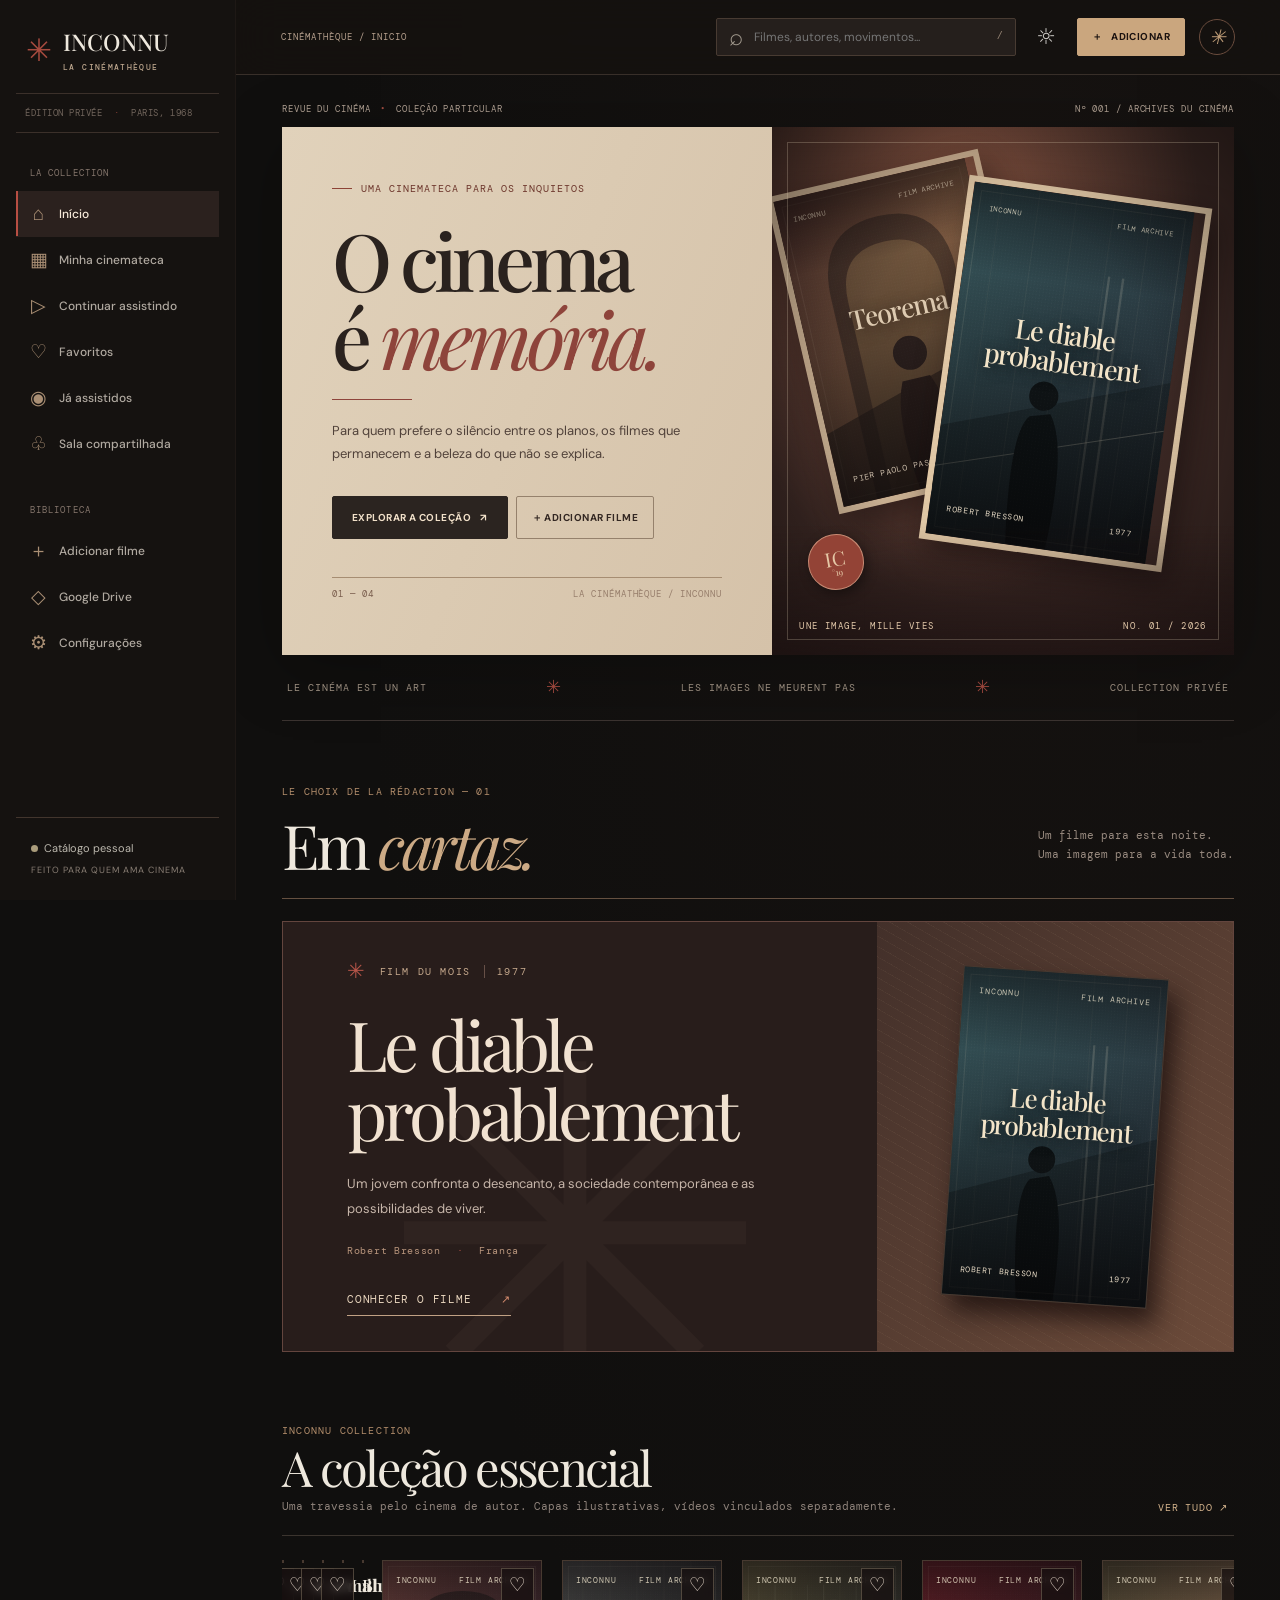
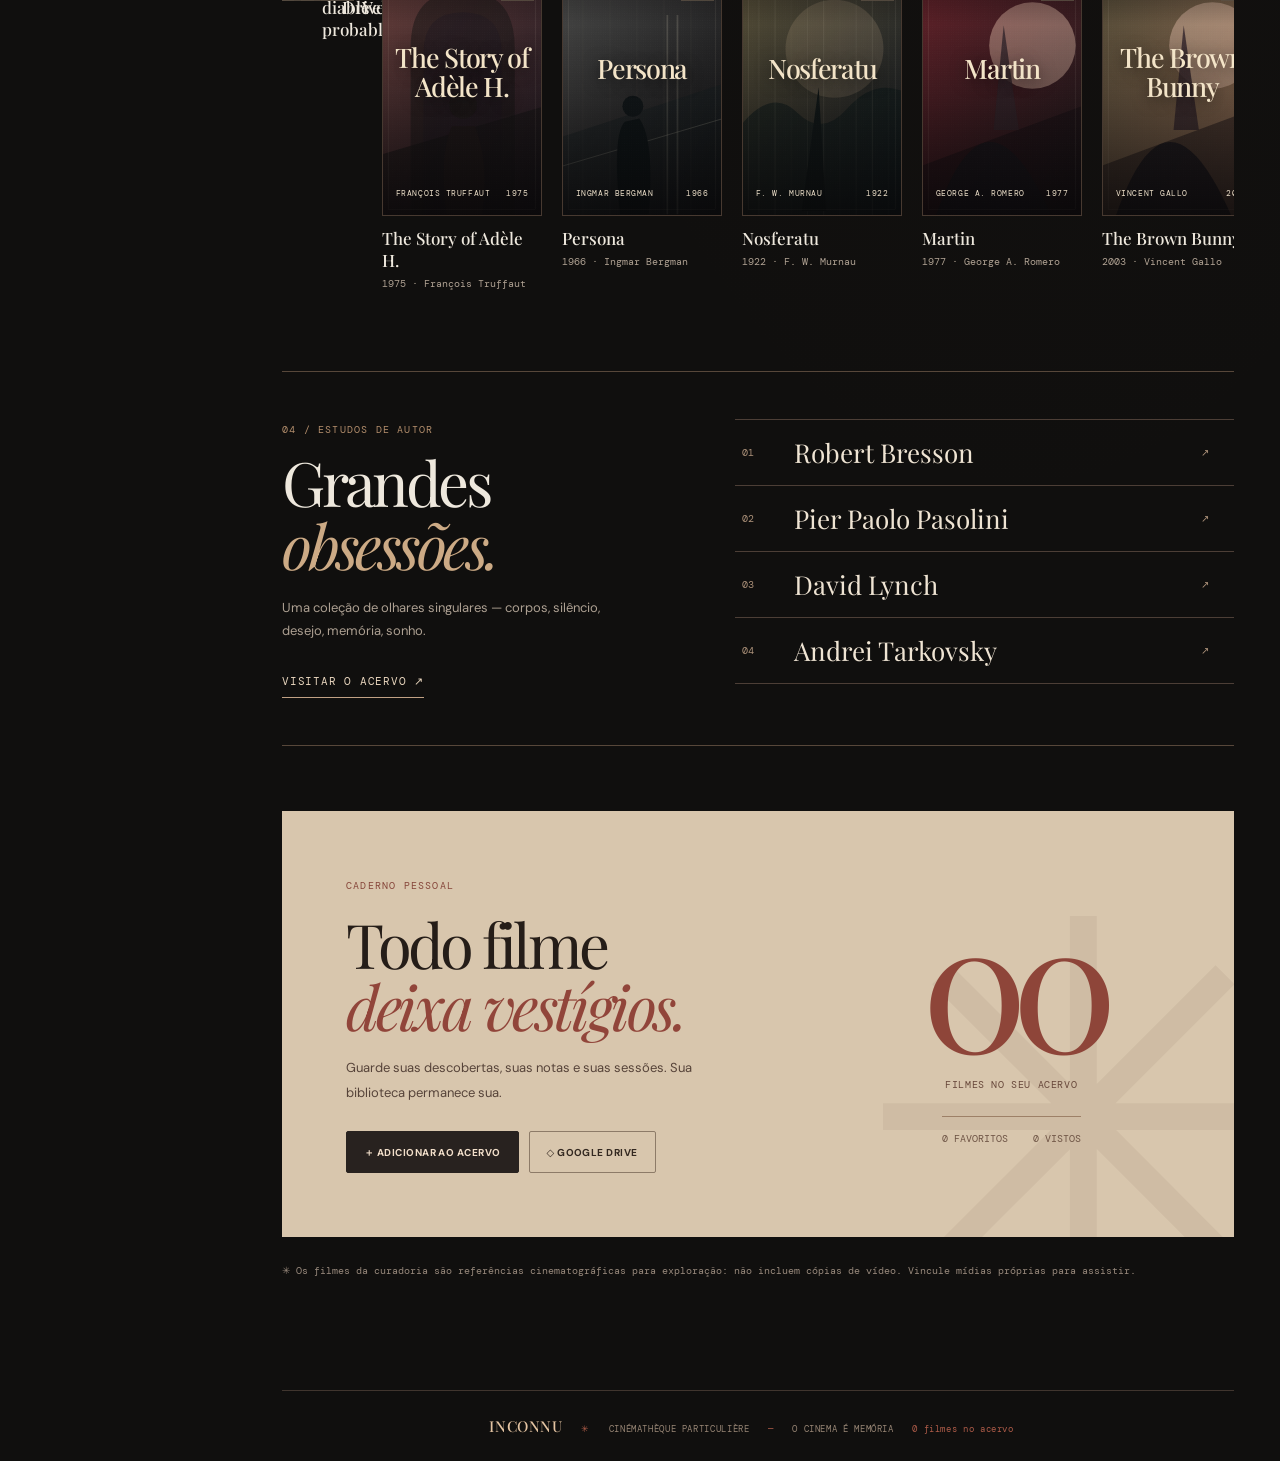
==== ABRIR_NO_CELULAR.html @ 9c336f24 "Instalar INCONNU CINEMA completo" ====
<!doctype html>
<html lang="pt-BR">
<head>
 <meta charset="utf-8"><meta name="viewport" content="width=device-width,initial-scale=1,viewport-fit=cover"><meta name="theme-color" content="#151210">
 <meta name="description" content="INCONNU CINEMA — sua cinemateca particular.">
 <title>INCONNU — La Cinémathèque · O cinema é memória</title>
 <link rel="preconnect" href="https://fonts.googleapis.com"><link rel="preconnect" href="https://fonts.gstatic.com" crossorigin><link href="https://fonts.googleapis.com/css2?family=DM+Sans:wght@400;500;600;700&family=DM+Mono:wght@400;500&family=Italiana&family=Playfair+Display:ital,wght@0,400;0,500;0,600;1,400;1,500&display=swap" rel="stylesheet">
 <style>
@import url('https://fonts.googleapis.com/css2?family=DM+Sans:wght@400;500;600;700&family=Playfair+Display:wght@400;500;600;700&display=swap');
:root{color-scheme:dark;--bg:#0b0b0c;--surface:#121214;--surface2:#1a1a1d;--surface3:#242428;--line:#29282a;--text:#f3f1eb;--muted:#98979a;--gold:#cbb18a;--gold-soft:#9d8768;--red:#b05b54;--shadow:0 22px 75px #000a;--sidebar:244px}
*{box-sizing:border-box}html{scroll-behavior:smooth}body{margin:0;background:var(--bg);color:var(--text);font:14px/1.55 'DM Sans',system-ui,sans-serif}button,input,textarea,select{font:inherit}button{cursor:pointer}button:disabled{opacity:.48;cursor:not-allowed}a{color:inherit;text-decoration:none}img{max-width:100%;display:block}button:focus-visible,a:focus-visible,input:focus-visible,textarea:focus-visible,select:focus-visible{outline:2px solid var(--gold);outline-offset:3px}::selection{background:var(--gold);color:#0b0b0c}.muted{color:var(--muted)}.eyebrow{font-size:10px;font-weight:700;letter-spacing:.2em;color:var(--gold);text-transform:uppercase}.shell{display:flex;min-height:100vh}.sidebar{width:var(--sidebar);flex:none;border-right:1px solid var(--line);background:#0d0d0f;display:flex;flex-direction:column;position:fixed;top:0;bottom:0;left:0;z-index:30;padding:34px 17px 21px}.logo{display:flex;gap:12px;align-items:center;padding:0 13px 38px;font-size:16px;font-weight:700;letter-spacing:.19em;line-height:1.15}.logo-glyph{font-size:28px;color:var(--gold);font-weight:400}.logo small{display:block;font-size:9px;color:var(--gold);letter-spacing:.31em;margin-top:5px}.side-label{color:#656267;letter-spacing:.17em;font-size:10px;font-weight:700;margin:11px 15px}.side-label-space{margin-top:35px}.nav{display:flex;align-items:center;gap:14px;width:100%;background:transparent;border:0;text-align:left;color:#99979b;padding:11px 13px;border-radius:7px;font-size:12px;font-weight:600;transition:.2s}.nav span{width:19px;font-size:19px;font-weight:400;text-align:center;line-height:1}.nav:hover,.nav.active{color:#f9f7f1;background:#222024}.nav.active{box-shadow:inset 2px 0 var(--gold)}.side-bottom{margin-top:auto;padding:22px 15px 0;border-top:1px solid var(--line);font-size:11px;color:#bcb8ae}.side-bottom small{display:block;color:#656267;font-size:9px;letter-spacing:.11em;margin-top:7px}.status-dot{background:#81a38f;width:7px;height:7px;border-radius:50%;display:inline-block;margin-right:6px}.content{margin-left:var(--sidebar);width:calc(100% - var(--sidebar));min-width:0}.topbar{position:sticky;z-index:20;top:0;display:flex;align-items:center;justify-content:space-between;min-height:81px;gap:16px;border-bottom:1px solid #ffffff0e;background:#0b0b0cf5;backdrop-filter:blur(20px);padding:13px clamp(20px,3.3vw,55px)}.top-actions,.top-start{display:flex;align-items:center;gap:14px}.breadcrumb{font-size:10px;letter-spacing:.18em;color:#777477;font-weight:700}.top-search{display:flex;align-items:center;border:1px solid #343236;background:#181719;border-radius:8px;min-width:min(30vw,300px);padding:0 12px;gap:9px;height:38px}.top-search span{font-size:24px;color:var(--muted)}.top-search input{border:0;outline:0;background:transparent;color:var(--text);width:100%;min-width:50px;font-size:11px}.top-search kbd{color:#67646a;font-size:10px}.icon-btn{background:transparent;color:#cecbc7;border:0;padding:6px;min-width:33px;min-height:33px;font-size:22px}.icon-btn:hover{color:var(--gold)}.menu-btn{display:none}.avatar{border:1px solid #5b5146;background:#27221e;color:var(--gold);width:34px;height:34px;border-radius:50%;font:italic 22px Georgia,serif}.primary,.secondary{display:inline-flex;justify-content:center;align-items:center;gap:9px;border-radius:6px;border:1px solid #a99370;background:var(--gold);color:#16120e;padding:11px 17px;font-weight:700;font-size:12px;transition:.2s}.primary:hover{background:#e5cca3}.secondary{background:#ffffff08;color:var(--text);border-color:#4c4848}.secondary:hover{background:#ffffff15}.primary.small{padding:10px 14px}.secondary.compact{padding:7px 10px}.page{padding:28px clamp(20px,3.3vw,55px) 68px;max-width:1700px;margin:auto}.hero{position:relative;min-height:410px;border-radius:11px;overflow:hidden;border:1px solid #49403b;background:radial-gradient(ellipse at 77% 20%,#5e392e88,transparent 45%),linear-gradient(110deg,#1d1b20 13%,#241b20 54%,#452a23 100%);display:flex;align-items:center;padding:clamp(26px,4vw,66px);margin-bottom:39px}.hero::after{content:"";pointer-events:none;position:absolute;inset:0;background:linear-gradient(90deg,#131116bb,transparent 80%)}.hero-text{position:relative;z-index:2;max-width:610px}.hero-kicker{color:#e0c49b;letter-spacing:.22em;font-size:10px;font-weight:700}.hero h1{font:400 clamp(36px,5vw,68px)/1.05 'Playfair Display',Georgia,serif;letter-spacing:-.05em;margin:17px 0 16px}.hero h1 em{color:var(--gold);font-weight:400}.hero p{color:#cebdba;line-height:1.75;max-width:460px}.hero-actions{display:flex;gap:10px;flex-wrap:wrap;margin-top:25px}.hero-orbit{position:absolute;right:8%;top:-10%;font:400 460px/1 Georgia,serif;opacity:.07;color:#fff;transform:rotate(-9deg)}.hero-img{position:absolute;inset:0 0 0 45%;height:100%;width:55%;object-fit:cover;opacity:.45;filter:saturate(.55);mask-image:linear-gradient(to right,transparent 1%,black 45%)}.section{margin:34px 0 45px}.section-head{display:flex;align-items:end;justify-content:space-between;gap:12px;margin-bottom:20px}.section h2,.page-heading h1{font:400 clamp(23px,2.5vw,33px)/1.3 'Playfair Display',Georgia,serif;letter-spacing:-.025em;margin:4px 0}.section .subhead{font-size:11px;color:#878184}.text-link{border:0;background:transparent;color:var(--gold);font-size:11px;font-weight:700;letter-spacing:.035em}.text-link:hover{text-decoration:underline}.film-row{display:grid;grid-auto-flow:column;grid-auto-columns:minmax(155px,1fr);gap:15px;overflow-x:auto;scroll-snap-type:x proximity;padding:0 0 12px;grid-template-columns:repeat(5,minmax(0,1fr))}.film-grid{display:grid;grid-template-columns:repeat(auto-fill,minmax(160px,1fr));gap:20px}.film-card{position:relative;min-width:0;cursor:pointer;border:0;background:transparent;color:var(--text);padding:0;text-align:left;display:block}.film-poster{aspect-ratio:2/3;border-radius:7px;overflow:hidden;position:relative;background:linear-gradient(135deg,var(--poster-a,#342c2c),var(--poster-b,#151519));border:1px solid #ffffff17;display:flex;justify-content:center;align-items:center;transition:transform .25s,box-shadow .25s}.film-card:hover .film-poster{transform:translateY(-3px);box-shadow:0 12px 35px #0009}.film-poster img{width:100%;height:100%;object-fit:cover;position:absolute;inset:0}.poster-text{font:400 clamp(19px,2.4vw,33px)/1.18 'Playfair Display',Georgia,serif;padding:18px;text-align:center;color:#f8ead7;max-width:100%;overflow-wrap:anywhere;position:relative;text-shadow:0 2px 25px #0009}.poster-ornament{position:absolute;inset:12px;border:1px solid #ffffff21;pointer-events:none}.poster-year{position:absolute;bottom:25px;color:#d7c7ac;text-shadow:0 1px 8px #000;letter-spacing:.22em;font-size:10px}.fav-mark{position:absolute;right:9px;top:9px;border:0;background:#080808bb;color:#fff;font-size:19px;width:31px;height:31px;border-radius:50%;z-index:2}.fav-mark.on{color:#e8b38e}.film-meta{padding-top:11px}.film-meta strong{display:block;font-weight:650;font-size:12px;overflow:hidden;white-space:nowrap;text-overflow:ellipsis}.film-meta small{display:block;color:#89878b;font-size:11px;margin-top:3px;white-space:nowrap;overflow:hidden;text-overflow:ellipsis}.progress{height:3px;background:#464044;border-radius:8px;overflow:hidden;margin-top:9px}.progress span{display:block;background:var(--gold);height:100%}.page-heading{margin:16px 0 30px}.page-heading p{color:#969198;margin:5px 0}.tools{display:flex;align-items:center;flex-wrap:wrap;gap:9px;margin:22px 0}.filter-btn{padding:8px 13px;background:#19191b;border:1px solid #303035;color:#aaa6a9;border-radius:40px;font-size:11px}.filter-btn.selected{color:#1c1510;border-color:var(--gold);background:var(--gold)}select,input,textarea{accent-color:var(--gold)}.select{margin-left:auto;background:var(--surface2);border:1px solid var(--line);color:var(--text);padding:8px 12px;border-radius:6px;max-width:200px}.empty{border:1px dashed #383239;border-radius:11px;text-align:center;padding:45px 20px;color:#b6aeb1;background:#151417}.empty .symbol{font-size:39px;color:var(--gold)}.empty h3{font:normal 25px Georgia,serif;margin-bottom:7px}.empty p{max-width:480px;margin:5px auto 20px}.stats-grid{display:grid;grid-template-columns:repeat(3,minmax(0,1fr));gap:12px;margin-bottom:34px}.stat{background:#171719;border:1px solid #2c282b;border-radius:9px;padding:20px}.stat strong{display:block;font:normal 30px Georgia,serif;color:#dcc29a}.stat span{color:var(--muted);font-size:11px}.settings-grid{display:grid;grid-template-columns:repeat(2,minmax(0,1fr));gap:16px}.settings-card{background:#171719;border:1px solid var(--line);padding:23px;border-radius:10px}.settings-card h3{font:normal 22px Georgia,serif;margin:0 0 8px}.settings-card p,.help{color:#938e95;font-size:12px;line-height:1.7}.settings-card button{margin:7px 6px 0 0}.accent-line{height:2px;background:linear-gradient(90deg,var(--gold),transparent);margin-bottom:16px}.mini-chip{display:inline-flex;align-items:center;font-size:10px;border:1px solid #5a4d42;border-radius:20px;padding:4px 10px;color:#d7b48c;letter-spacing:.09em;text-transform:uppercase}.room-layout{display:grid;grid-template-columns:1fr 310px;gap:17px}.room-box{background:#181719;border:1px solid var(--line);padding:23px;border-radius:10px;min-height:350px}.room-box h3{font:normal 25px Georgia,serif}.room-box input,.room-box textarea{width:100%}.chat-stream{height:230px;overflow:auto;background:#111113;border-radius:7px;padding:13px;display:flex;flex-direction:column;gap:9px;margin:15px 0}.chat-msg{padding:9px 11px;background:#252226;border-radius:6px;max-width:100%;word-wrap:break-word}.chat-msg b{font-size:10px;color:var(--gold);display:block}.chat-msg small{color:#8c888b;font-size:10px;margin-left:4px}.room-options{display:flex;gap:8px;flex-wrap:wrap}.room-code{font:22px Georgia,serif;letter-spacing:.12em;color:var(--gold);word-break:break-all}.room-note{font-size:11px;color:#a6a1a1}footer{margin:0 30px;padding:25px 10px;border-top:1px solid var(--line);color:#67656a;font-size:9px;letter-spacing:.15em;text-align:center}footer span{color:var(--gold);margin:0 13px}.dialog{color:var(--text);background:#171618;border:1px solid #454044;border-radius:13px;box-shadow:var(--shadow);width:min(96vw,780px);max-height:min(91dvh,950px);padding:0;overflow:auto}.dialog::backdrop{background:#030304cf;backdrop-filter:blur(6px)}.dialog h2{font:400 36px Georgia,serif;margin:9px 0 12px}.dialog-x{position:absolute;top:14px;right:15px;border:0;background:#252329;color:#eee;font-size:24px;border-radius:50%;width:35px;height:35px;z-index:4}.editor-dialog,.settings-dialog{padding:32px;max-width:680px}.editor-dialog{max-width:740px}.dialog label{display:block;font-size:12px;color:#aaa6ab;margin:13px 0 5px}.dialog input:not([type=file]):not([type=range]),.dialog textarea{display:block;background:#100f11;border:1px solid #403b40;color:var(--text);width:100%;border-radius:6px;padding:12px;margin:7px 0;min-height:43px}.dialog input[type=file]{display:block;margin-top:7px;max-width:100%;font-size:11px}.form-grid{display:grid;grid-template-columns:1fr 1fr;gap:0 15px}.full{grid-column:1/-1}.dialog-actions{display:flex;justify-content:flex-end;gap:10px;align-items:center;margin-top:25px}.dialog-actions.wrap{flex-wrap:wrap}.detail-dialog{width:min(94vw,900px)}.detail-backdrop{height:215px;background:linear-gradient(115deg,#28212b,#443027);position:relative;overflow:hidden}.detail-backdrop img{width:100%;height:100%;object-fit:cover;opacity:.28;filter:blur(5px)}.detail-body{padding:26px 35px 34px;position:relative}.detail-cover{float:right;width:min(29%,175px);aspect-ratio:2/3;margin:-115px 0 15px 18px;border-radius:6px;box-shadow:0 10px 30px #000a;position:relative;overflow:hidden;background:#292127}.detail-cover img{width:100%;height:100%;object-fit:cover}.detail-cover .poster-text{position:absolute;inset:20% 4%;display:flex;align-items:center;justify-content:center;font-size:19px}.detail-body h2{font:normal clamp(32px,5vw,48px)/1.12 Georgia,serif;margin:8px 0 14px;max-width:70%}.detail-body p{line-height:1.8;color:#b0aaad}.detail-info{display:flex;gap:10px;flex-wrap:wrap;color:#a99c8f;font-size:12px}.detail-actions{display:flex;gap:9px;flex-wrap:wrap;margin:18px 0}.detail-notes textarea{width:100%;min-height:96px}.detail-rating{display:flex;align-items:center;gap:8px;margin:18px 0}.star{background:none;border:0;color:#58514b;font-size:28px;line-height:1;padding:1px}.star.on{color:var(--gold)}.detail-divider{border:0;border-top:1px solid #383238;margin:26px 0 18px}.player-dialog{width:min(96vw,1120px);overflow:visible}.player-head{padding:15px 21px;display:flex;align-items:center;justify-content:space-between}.player-head strong{font:normal 23px Georgia,serif}.player-screen{background:#000;position:relative}.player-screen video,.player-screen iframe{display:block;width:100%;height:auto;max-height:69dvh;aspect-ratio:16/9;background:#000;border:0}.player-screen [hidden]{display:none!important}.player-placeholder{text-align:center;padding:80px 20px;background:#09090b;min-height:320px}.player-placeholder span{font-size:48px;color:var(--gold)}.player-placeholder h3{font:normal 24px Georgia,serif}.player-tools{padding:15px 21px 18px}.player-tool-row{display:flex;gap:10px;align-items:center;flex-wrap:wrap;margin-top:11px}.subtitle-import{border:1px solid #565053;padding:7px 12px;margin:0!important;border-radius:5px;cursor:pointer;color:#e6ddcd!important}.volume-label{display:flex!important;gap:8px;align-items:center;margin:0!important}.player-dialog::backdrop{background:#000e}.toast{position:fixed;bottom:25px;left:50%;transform:translate(-50%,25px);opacity:0;pointer-events:none;padding:12px 18px;color:#18120e;background:#d4b78e;border-radius:8px;z-index:100;font-weight:700;box-shadow:0 10px 35px #000b;transition:.3s;max-width:90vw;text-align:center}.toast.show{opacity:1;transform:translate(-50%,0)}.shade{display:none}.loading-dots{display:inline-block;animation:blink 1s linear infinite}@keyframes blink{50%{opacity:.3}}.light{color-scheme:light;--bg:#f0ede7;--surface:#fffdf8;--surface2:#e6e0d5;--surface3:#d7d0c7;--line:#d6cdc0;--text:#26221e;--muted:#786e67;--gold:#92704b;--gold-soft:#7f6043}.light .topbar{background:#f0ede7ed}.light .sidebar{background:#e6e0d6}.light .hero,.light .hero p,.light .hero h1{color:#faf3e8}.light .nav:hover,.light .nav.active{background:#d8cabc;color:#211c17}.light .settings-card,.light .stat,.light .room-box{background:#fffdf8}.light .dialog{background:#f8f4ec}.light .dialog input:not([type=file]):not([type=range]),.light .dialog textarea{background:#fffdf8;color:#211c17}.light .top-search,.light .select,.light .filter-btn{background:#fffdf8;color:#211c17}.light .top-search input{color:#211c17}.light .empty{background:#fffaf2}.light .film-poster{color:#fff}.light .side-bottom{color:#62574c}
@media(max-width:1150px){:root{--sidebar:214px}.film-row{grid-template-columns:none;grid-auto-columns:170px}.top-search{min-width:200px}.room-layout{grid-template-columns:1fr}.settings-grid{grid-template-columns:1fr}}
@media(max-width:800px){:root{--sidebar:0px}.sidebar{transform:translateX(-101%);transition:transform .24s;box-shadow:15px 0 50px #0008;width:250px}.sidebar.open{transform:translateX(0)}.shade.visible{display:block;position:fixed;inset:0;background:#0009;z-index:29}.content{margin-left:0;width:100%}.menu-btn{display:block}.topbar{min-height:66px;padding:10px 15px}.breadcrumb{font-size:9px}.top-search{min-width:90px;width:min(40vw,270px)}.top-search kbd,.top-actions>.icon-btn{display:none}.top-actions{gap:8px}.page{padding:21px 17px 48px}.hero{min-height:360px;margin-bottom:25px}.film-grid{grid-template-columns:repeat(auto-fill,minmax(135px,1fr));gap:15px}.film-row{grid-auto-columns:150px}.dialog{max-height:94dvh}.detail-body{padding:21px}.detail-backdrop{height:155px}}
@media(max-width:480px){.topbar .primary.small span{display:none}.topbar .primary.small{padding:9px 11px}.top-search{width:42vw;min-width:78px;padding:0 8px}.top-search input::placeholder{color:transparent}.top-search:focus-within{position:absolute;left:50px;right:90px;width:auto;z-index:5}.breadcrumb{display:none}.hero{padding:26px 21px;min-height:360px}.hero h1{font-size:43px}.hero-img{inset:0;width:100%;opacity:.20;mask-image:none}.hero p{font-size:12px}.film-row{grid-auto-columns:135px}.film-grid{grid-template-columns:repeat(2,minmax(0,1fr));gap:13px}.stats-grid{grid-template-columns:repeat(3,minmax(0,1fr));gap:7px}.stat{padding:12px 8px}.stat strong{font-size:25px}.stat span{font-size:9px}.form-grid{grid-template-columns:1fr}.editor-dialog,.settings-dialog{padding:25px 17px}.detail-body h2{max-width:68%;font-size:32px}.detail-cover{margin-top:-72px}.dialog-actions{flex-wrap:wrap}.section{margin:25px 0 36px}}
@media(prefers-reduced-motion:reduce){*,*::before,*::after{scroll-behavior:auto!important;transition-duration:.01ms!important;animation-duration:.01ms!important}}

</style><style>
/* INCONNU — LA CINÉMATHÈQUE | 2026 private edition
   Original editorial skin; the underlying features remain in app.js. */
:root {color-scheme:dark;--bg:#100f0e;--surface:#191716;--surface2:#241f1d;--surface3:#312a26;--line:#3b3330;--text:#eee8dd;--muted:#a29a8e;--gold:#c9a77b;--gold-soft:#b99b75;--red:#9f483e;--sidebar:236px;--display:'Playfair Display','Times New Roman',Georgia,serif;--italic:'Italiana','Playfair Display',serif;--mono:'DM Mono','Courier New',monospace}
body{background:var(--bg);background-image:radial-gradient(ellipse at 80% 5%,#492c2217,transparent 48%);font-size:13px}
.shell{isolation:isolate}.sidebar{background:#151210;border-right:1px solid #4c3a302a;padding:29px 16px 22px}.logo{font-family:var(--display);font-size:23px;font-weight:500;letter-spacing:.005em;gap:11px;padding:0 10px 21px}.logo .logo-glyph{font-family:Georgia;font-size:31px;color:#a74b3f}.logo small{font:500 8px var(--mono);color:#bfa88f;letter-spacing:.17em;margin-top:7px}.sidebar-edition{font:9px var(--mono);letter-spacing:.06em;color:#71655c;border-top:1px solid #3b302a;border-bottom:1px solid #3b302a;padding:13px 9px;margin-bottom:20px}.sidebar-edition span{color:#a74b3f;margin:0 6px}.side-label{font:9px var(--mono);color:#85766c;letter-spacing:.12em;margin:14px 14px 12px}.side-label-space{margin-top:37px}.nav{border-radius:0;padding:13px 13px;color:#b0a9a0;font-size:12px;font-weight:500;gap:11px;border-bottom:1px solid #fff0;transition:background .2s,color .2s}.nav span{font-family:Georgia;font-size:19px;color:#aa8f74}.nav.active{background:#2b211e;color:#f7eada;box-shadow:inset 2px 0 #b74e43}.nav:hover{background:#251e1a;color:#f3e5d2}.side-bottom{border-top:1px solid #42352d}.side-bottom small{color:#897e74}.status-dot{background:#aa9c7b}.content{position:relative}.topbar{min-height:75px;background:#151210ee;border-bottom:1px solid #382f29;backdrop-filter:blur(22px);padding:12px clamp(20px,3.5vw,55px)}.breadcrumb{font:9px var(--mono);letter-spacing:.11em;color:#b6a08d}.top-search{background:#251f1c;border:1px solid #483b32;border-radius:2px;height:38px}.top-search input{font-size:12px;color:#e6dacf}.top-search:focus-within{border-color:#b49175}.top-search kbd{color:#968474}.avatar{width:36px;height:36px;background:transparent;color:#bd9c77;border:1px solid #6b4d3e;font-size:20px}.primary,.secondary{border-radius:2px;min-height:42px;letter-spacing:.045em;font-size:10px;font-weight:700;text-transform:uppercase}.primary{color:#1b1210;background:#caa67e;border-color:#caa67e}.primary:hover{background:#f0d4af}.secondary{color:#d6c9b8;border-color:#6b5949;background:#201b19}.secondary:hover{background:#342922}.primary.small{min-height:38px}.page{max-width:1760px;padding:28px clamp(18px,3.6vw,62px) 70px}.edition-strip{display:flex;align-items:center;justify-content:space-between;gap:15px;color:#b2a294;margin:0 0 12px;font:9px var(--mono);letter-spacing:.10em}.edition-strip i{font-style:normal;color:#a34d42;padding:0 4px}
/* Hero: imaginary archive issue cover, not a borrowed film still. */
.hero.atelier-hero{padding:0;min-height:500px;display:grid;grid-template-columns:1.03fr .97fr;align-items:stretch;background:#d8c7af;color:#251b17;border:0;border-radius:0;margin-bottom:0;box-shadow:0 14px 65px #0004;overflow:hidden}.hero.atelier-hero:after{display:none}.hero-noise{position:absolute;inset:0;pointer-events:none;z-index:3;opacity:.33;background-image:repeating-linear-gradient(0deg,transparent 0,transparent 3px,#46372c10 4px),radial-gradient(circle at 20% 80%,#6e543321,transparent 30%)}.hero-copy{position:relative;z-index:5;min-width:0;display:flex;flex-direction:column;justify-content:center;padding:clamp(26px,4.3vw,70px) clamp(18px,3.9vw,65px);background:linear-gradient(112deg,#e1d2bb 0%,#d5c2a9 100%)}.hero-kicker{display:flex;align-items:center;gap:9px;font:10px var(--mono);letter-spacing:.1em;color:#6c352b;white-space:nowrap}.kicker-rule{width:20px;height:1px;background:#8d4336}.atelier-hero h1{font:500 clamp(54px,6.2vw,104px)/.98 var(--display);letter-spacing:-.068em;color:#2a221e;margin:26px 0 22px}.atelier-hero h1 em{font-weight:400;color:#8e443b;letter-spacing:-.065em}.hero-rule{height:1px;width:80px;background:#8e443b;margin:0 0 19px}.atelier-hero p{color:#51423a;font-size:13px;max-width:410px;line-height:1.82;margin:0}.atelier-hero .hero-actions{margin-top:30px;display:flex;align-items:center;gap:8px}.atelier-hero .primary{background:#2b2420;color:#f1e0c9;border:1px solid #2b2420;padding:13px 19px}.atelier-hero .primary:hover{background:#623b31}.atelier-hero .secondary{background:transparent;color:#332722;border:1px solid #95816c;padding:13px 15px}.atelier-hero .secondary:hover{background:#0000000b}.hero-index{display:flex;align-items:center;justify-content:space-between;margin-top:38px;border-top:1px solid #a68d72;padding-top:10px;font:9px var(--mono);color:#795d4d;letter-spacing:.11em}.hero-index span{opacity:.68}.hero-composition{position:relative;min-height:500px;overflow:hidden;background:#3b2824;background-image:radial-gradient(ellipse at 40% 20%,#8d5844,transparent 62%),repeating-linear-gradient(90deg,transparent 0,transparent 92px,#1b101014 93px)}.hero-composition:before{content:'';position:absolute;inset:15px;border:1px solid #ded0b340;pointer-events:none;z-index:5}.hero-composition:after{content:'';position:absolute;inset:0;pointer-events:none;background:linear-gradient(0deg,#1b1010ac,transparent 25%),radial-gradient(ellipse,#ffffff00 47%,#00000072);z-index:4}.filmframe{position:absolute;box-shadow:7px 14px 31px #100a0988;aspect-ratio:2/3;overflow:hidden;border:6px solid #e0c7a5}.frame-back{width:47%;top:8%;left:6%;transform:rotate(-13deg);opacity:.84}.frame-front{width:53%;top:12%;right:10%;transform:rotate(8deg)}.filmframe .film-poster{height:100%;border:0;border-radius:0}.filmframe .poster-text{font-size:clamp(15px,2.1vw,34px)}.filmframe .poster-stamp{font-size:7px}.scene-caption{position:absolute;z-index:6;left:27px;right:27px;bottom:23px;display:flex;justify-content:space-between;color:#e3c9aa;letter-spacing:.16em;font:9px var(--mono)}.red-wax{position:absolute;bottom:65px;left:36px;z-index:6;width:56px;height:56px;display:grid;place-content:center;text-align:center;border-radius:50%;transform:rotate(-10deg);background:#934336;color:#e5c7a6;border:1px solid #c78a73;box-shadow:2px 4px 12px #0006;font:20px/1 var(--display)}.red-wax small{font-size:9px}
.marquee-line{border-bottom:1px solid #3b3330;padding:20px 5px 21px;display:flex;justify-content:space-between;gap:15px;align-items:center;color:#a49687;font:10px var(--mono);letter-spacing:.1em;overflow:hidden;white-space:nowrap}.marquee-symbol{color:#a94c41;font-size:18px}
/* Posters: original abstract art + metadata, or user supplied real artwork. */
.film-row{grid-auto-columns:minmax(160px,1fr);gap:20px;padding-bottom:16px;scrollbar-color:#6b4e40 transparent}.film-grid{gap:29px 19px}.film-card{outline-offset:4px}.film-poster{border:1px solid #62534763;border-radius:0;isolation:isolate;background:#362923;aspect-ratio:470/752;align-items:stretch;justify-content:stretch;overflow:hidden;transition:filter .25s,box-shadow .25s,transform .25s}.original-art{position:absolute;inset:0;width:100%;height:100%;object-fit:cover}.poster-vignette{position:absolute;inset:0;z-index:1;background:linear-gradient(180deg,#08050781 0%,transparent 25%,#07060735 52%,#060506bf 100%)}.poster-stamp{position:absolute;top:5.5%;left:8%;right:8%;z-index:2;color:#f3e9d0;opacity:.8;font:8px var(--mono);letter-spacing:.1em;display:flex;justify-content:space-between}.poster-stamp i{font-style:normal}.poster-text{position:absolute;z-index:2;top:41%;left:6%;right:6%;padding:0;font:500 clamp(19px,2.1vw,35px)/1.06 var(--display);letter-spacing:-.048em;color:#f3e4c8;overflow-wrap:normal;word-break:normal;hyphens:auto;text-shadow:0 3px 16px #060403a6;transform:translateY(-38%)}.poster-foot{position:absolute;z-index:2;bottom:6%;left:8%;right:8%;display:flex;align-items:end;gap:9px;justify-content:space-between;font:8px/1.45 var(--mono);text-transform:uppercase;letter-spacing:.07em;color:#ecdfc9}.poster-foot span:first-child{max-width:72%}.film-poster img{z-index:3}.fav-mark{border-radius:0;right:8px;top:8px;width:33px;height:33px;background:#160f10bd;border:1px solid #d7c3a04b;backdrop-filter:blur(4px);color:#e9dccd}.fav-mark.on{color:#edb08f}.film-card:hover .film-poster{transform:translateY(-5px);box-shadow:0 16px 30px #0009;filter:saturate(1.09)}.film-meta{padding-top:11px}.film-meta strong{font:500 17px/1.3 var(--display);white-space:normal;text-overflow:clip;overflow:visible}.film-meta small{font:10px/1.5 var(--mono);margin-top:5px;color:#b0a293;overflow:hidden;text-overflow:ellipsis;white-space:nowrap}.progress{background:#392e26;border-radius:0}.progress span{background:#b67b65}
.section{margin:50px 0 64px}.section-head{border-bottom:1px solid #3b342e;padding-bottom:20px;margin-bottom:24px}.section .eyebrow,.eyebrow{font:10px var(--mono);letter-spacing:.12em;color:#b38e6c}.section h2,.page-heading h1{font:400 clamp(32px,3.8vw,54px)/1.06 var(--display);letter-spacing:-.055em}.section .subhead{font:11px/1.65 var(--mono);color:#8f837b}.text-link{font:10px var(--mono);color:#d4b38c;letter-spacing:.08em}.text-link:hover{text-decoration:none;color:#f0d7b4}
/* Magazine modules */
.editorial-feature{margin:60px 0 72px}.section-heading{display:flex;align-items:end;justify-content:space-between;border-bottom:1px solid #655040;padding-bottom:22px;margin-bottom:22px;gap:20px}.section-heading h2,.directors-intro h2,.personal-area h2{font:400 clamp(40px,4.8vw,67px)/1.02 var(--display);letter-spacing:-.058em;margin:12px 0 0}.section-heading h2 em,.directors-intro h2 em,.personal-area h2 em{color:#ccaa85;font-weight:400}.section-heading p{font:11px/1.8 var(--mono);color:#998b80}.spotlight{display:grid;grid-template-columns:1fr minmax(210px,.6fr);min-height:370px;background:#281d1b;border:1px solid #63453e;position:relative;overflow:hidden}.spotlight:before{content:'✳';position:absolute;font:400 470px/1 Georgia;color:#f2dfbf08;left:10%;bottom:-130px;pointer-events:none}.spotlight-info{display:flex;flex-direction:column;justify-content:center;padding:35px clamp(26px,5vw,75px);position:relative;z-index:2}.micro-line{display:flex;align-items:center;gap:13px;color:#c7aa8e;letter-spacing:.16em;font:10px var(--mono)}.tiny-star{font-size:21px;color:#b65549}.spotlight-year{padding-left:12px;border-left:1px solid #675047}.spotlight-info h2{font:400 clamp(41px,5.4vw,77px)/.99 var(--display);letter-spacing:-.055em;margin:24px 0 13px;max-width:630px;color:#f1e2d1}.spotlight-info p{max-width:490px;font:13px/1.9 'DM Sans',sans-serif;color:#c7b6aa}.film-facts{font:10px var(--mono);letter-spacing:.07em;color:#b9967d;margin:10px 0 35px}.film-facts span{color:#a34d42;margin:0 9px}.underlined-link{align-self:flex-start;background:transparent;border:0;border-bottom:1px solid #c1a184;color:#e9d6be;font:11px var(--mono);letter-spacing:.07em;padding:0 0 9px}.underlined-link:hover{color:#fff}.underlined-link span{margin-left:22px;color:#d88e70}.spotlight-cover{border:0;background:linear-gradient(130deg,#43302a,#6c4b3a);padding:24px;cursor:pointer;overflow:hidden;position:relative;display:grid;place-items:center}.spotlight-cover:before{content:'';position:absolute;inset:0;background:repeating-linear-gradient(30deg,transparent 0 8px,#a98e7020 9px)}.spotlight-cover .film-poster{height:min(330px,100%);width:auto;max-width:95%;aspect-ratio:470/752;transform:rotate(4deg);box-shadow:9px 15px 25px #170c0bbf}.spotlight-cover:hover .film-poster{transform:rotate(0deg) scale(1.02)}.spotlight-cover .poster-text{font-size:26px}
.directors-feature{display:grid;grid-template-columns:.9fr 1.1fr;border-top:1px solid #57473a;border-bottom:1px solid #57473a;padding:47px 0;gap:45px;margin:35px 0 65px}.directors-intro p{color:#ada092;max-width:340px;line-height:1.8;margin:19px 0 28px}.director-index{border-top:1px solid #4c3e36}.director-index button{width:100%;display:grid;grid-template-columns:42px 1fr 26px;align-items:center;gap:10px;border:0;border-bottom:1px solid #4c3e36;color:#efe4d3;background:transparent;text-align:left;padding:15px 7px}.director-index button:hover{background:#3c2c254d}.director-index button span{color:#ad927a;font:10px var(--mono)}.director-index button strong{font:400 clamp(18px,2.2vw,26px) var(--display)}.personal-area{display:grid;grid-template-columns:1.2fr .8fr;gap:30px;padding:clamp(28px,5vw,66px);background:#d8c6ad;color:#251d18;position:relative;overflow:hidden;margin:65px 0 25px}.personal-area:after{content:'✳';position:absolute;right:-80px;bottom:-170px;font:550px/1 Georgia;color:#5a3e3012;pointer-events:none}.personal-area h2{margin:18px 0}.personal-area h2 em{color:#91453a}.personal-area .eyebrow{color:#86463a}.personal-area p{max-width:380px;font-size:13px;line-height:1.9;color:#564339}.personal-actions{display:flex;flex-wrap:wrap;gap:10px;margin-top:26px}.personal-actions .primary{color:#f2dfca;background:#28221f;border-color:#28221f}.personal-actions .secondary{background:transparent;color:#332820;border-color:#8d7b68}.personal-number{display:flex;flex-direction:column;justify-content:center;align-items:center;z-index:1}.personal-number>span{font:400 clamp(108px,14vw,190px)/.85 var(--display);color:#8e4539;letter-spacing:-.10em}.personal-number>small{font:10px var(--mono);margin-top:22px;letter-spacing:.06em;color:#68483b}.counts-inline{display:flex;gap:25px;border-top:1px solid #9d8067;margin-top:25px;padding-top:15px;font:10px var(--mono);color:#6e5445}.curation-disclaimer{font:10px/1.8 var(--mono);color:#98897c;margin:20px 0 40px}
/* Library, dialogs, settings */
.page-heading{border-bottom:1px solid #453a31;padding:34px 0 26px;margin:0 0 24px}.page-heading h1{font-size:clamp(42px,5.2vw,75px);margin:11px 0}.page-heading p{font-size:13px;color:#b3a596}.tools{gap:9px;margin:23px 0}.filter-btn,.select{border-radius:0;background:#201c19;border:1px solid #5a493d;color:#beac9d;font-size:11px}.filter-btn.selected{background:#c3a17c;color:#19130e;border-color:#c3a17c}.select{padding:10px 12px}.settings-card,.room-box,.stat{border-radius:0;background:#201b19;border-color:#45382d}.settings-card h3{font:32px var(--display)}.settings-card p,.help{color:#afa093}.empty{border-radius:0;background:#1d1816;border:1px solid #574637}.empty h3{font:36px var(--display)}.dialog{border-radius:0;background:#1a1615;border-color:#695344}.dialog h2{font:43px var(--display)}.dialog-x{border-radius:0;background:#3e3029}.detail-backdrop{background:linear-gradient(115deg,#382924,#805644)}.detail-body h2{font-family:var(--display)}.detail-cover{border-radius:0}.dialog input:not([type=file]):not([type=range]),.dialog textarea{border-radius:0;background:#211b19;border-color:#59483d}.dialog input:focus,.dialog textarea:focus{outline:1px solid #c1a181}.star.on{color:#cb9c63}.subtitle-import{border-radius:0}.player-placeholder{background:#110f0f}.toast{border-radius:0;background:#dcc2a0;color:#271a12}footer{font:9px var(--mono);border-top:1px solid #40352e;color:#978574;letter-spacing:.07em;margin:0 clamp(18px,3.6vw,62px)}footer b{font:500 15px var(--display);color:#e4c4a2}footer span{color:#ad5b48}
/* screen sizes: on mobile editorial first fold must remain beautiful and readable */
@media(max-width:1150px){:root{--sidebar:218px}.film-row{grid-template-columns:none;grid-auto-columns:165px}.hero.atelier-hero{min-height:450px}.hero-copy{padding:29px}.atelier-hero h1{font-size:clamp(51px,5.5vw,74px)}.hero-composition{min-height:450px}.scene-caption{font-size:8px}.spotlight-cover .film-poster{height:300px}}
@media(max-width:800px){:root{--sidebar:0px}.sidebar{width:min(80vw,285px)}.topbar{min-height:67px}.page{padding:16px 18px 60px}.edition-strip{font-size:8px}.hero.atelier-hero{min-height:450px}.hero-copy{padding:30px}.atelier-hero h1{font-size:clamp(49px,7.1vw,72px)}.hero-composition{min-height:450px}.film-row{grid-auto-columns:152px}.spotlight{grid-template-columns:1fr .65fr}.spotlight-info{padding:28px}.spotlight-info h2{font-size:clamp(34px,5vw,60px)}.directors-feature{gap:20px}.section{margin:40px 0 53px}}
@media(max-width:600px){.page{padding:12px 14px 48px}.topbar{padding:9px 13px}.topbar .breadcrumb{display:none}.topbar .top-actions{gap:8px}.topbar .top-search{width:42vw;min-width:65px}.topbar .top-search:focus-within{width:auto;left:55px;right:80px}.topbar .primary.small{padding:8px 11px}.edition-strip{padding:2px 1px 7px;margin:0}.edition-strip span:last-child{display:none}.hero.atelier-hero{display:flex;flex-direction:column-reverse;min-height:unset}.hero-composition{min-height:285px;height:285px;width:100%}.frame-front{width:35%;top:6%;right:24%}.frame-back{width:33%;top:4%;left:21%}.hero-composition:before{inset:9px}.red-wax{left:13%;bottom:44px;width:48px;height:48px}.scene-caption{bottom:12px;font-size:8px}.hero-copy{padding:26px 23px 23px}.hero-kicker{font-size:8px;letter-spacing:.06em}.atelier-hero h1{font-size:clamp(54px,11.4vw,76px);margin:19px 0 18px}.atelier-hero p{font-size:12px;max-width:390px;line-height:1.8}.atelier-hero .hero-actions{margin-top:21px;gap:8px}.atelier-hero .hero-actions button{font-size:9px;min-height:41px;padding:10px 12px}.hero-index{margin-top:24px;font-size:8px}.marquee-line{padding:16px 2px;font-size:8px;gap:13px;justify-content:flex-start}.marquee-line span:nth-of-type(5){display:none}.editorial-feature{margin:38px 0 45px}.section-heading h2{font-size:42px}.section-heading p{display:none}.spotlight{grid-template-columns:1fr minmax(110px,.48fr);min-height:270px}.spotlight-info{padding:19px 15px}.micro-line{font-size:8px;gap:6px}.tiny-star{font-size:15px}.spotlight-info h2{font-size:clamp(29px,7.2vw,40px);letter-spacing:-.06em;margin:19px 0 9px}.spotlight-info p{font-size:10px;line-height:1.65;max-height:92px;overflow:hidden}.film-facts{font-size:8px;margin:12px 0 20px}.underlined-link{font-size:8px}.spotlight-cover{padding:10px}.spotlight-cover .film-poster{max-height:225px}.spotlight-cover .poster-text{font-size:15px}.spotlight-cover .poster-foot{font-size:6px}.section{margin:40px 0 53px}.section h2{font-size:35px}.section-head{margin-bottom:16px;gap:8px}.section .subhead{font-size:10px;max-width:230px}.film-row{grid-auto-columns:137px;gap:12px}.film-meta strong{font-size:16px}.film-meta small{font-size:9px}.poster-text{font-size:clamp(18px,6vw,31px)}.poster-stamp{font-size:6px}.poster-foot{font-size:7px}.directors-feature{grid-template-columns:1fr;padding:35px 0;gap:24px}.directors-intro h2{font-size:47px}.director-index button strong{font-size:25px}.personal-area{grid-template-columns:1fr;gap:14px;margin:45px 0 20px;padding:30px 24px}.personal-area h2{font-size:48px}.personal-number{align-items:flex-start}.personal-number>span{font-size:102px}.personal-number>small{font-size:9px;margin-top:10px}.counts-inline{margin-top:15px}.page-heading h1{font-size:48px}.film-grid{grid-template-columns:repeat(2,minmax(0,1fr));gap:24px 12px}.dialog{max-height:94dvh}.detail-body h2{font-size:31px}.detail-backdrop{height:120px}.detail-cover{margin-top:-73px}.form-grid{grid-template-columns:1fr}.editor-dialog,.settings-dialog{padding:25px 18px}.curation-disclaimer{font-size:9px}}
@media(max-width:370px){.hero-composition{height:235px;min-height:235px}.atelier-hero h1{font-size:47px}.atelier-hero .hero-actions{flex-direction:column;align-items:stretch}.spotlight{grid-template-columns:1fr}.spotlight-cover{display:none}.film-row{grid-auto-columns:118px}.film-meta strong{font-size:14px}.top-search{max-width:145px}}
@media(prefers-reduced-motion:reduce){*,*::before,*::after{animation:none!important;transition:none!important;scroll-behavior:auto!important}}

</style>
</head>
<body>
<div id="app" class="shell">
 <aside class="sidebar" id="sidebar">
  <a href="#inicio" class="logo" aria-label="INCONNU Cinema, início"><span class="logo-glyph">✳</span><span>INCONNU<small>LA CINÉMATHÈQUE</small></span></a>
  <div class="sidebar-edition">ÉDITION PRIVÉE <span>·</span> PARIS, 1968</div><p class="side-label">LA COLLECTION</p>
  <nav id="sidenav" aria-label="Navegação principal">
   <button data-page="inicio" class="nav active"><span>⌂</span> Início</button>
   <button data-page="catalogo" class="nav"><span>▦</span> Minha cinemateca</button>
   <button data-page="continuar" class="nav"><span>▷</span> Continuar assistindo</button>
   <button data-page="favoritos" class="nav"><span>♡</span> Favoritos</button>
   <button data-page="vistos" class="nav"><span>◉</span> Já assistidos</button>
   <button data-page="salas" class="nav"><span>♧</span> Sala compartilhada</button>
  </nav>
  <p class="side-label side-label-space">BIBLIOTECA</p>
  <button class="nav" data-action="add"><span>＋</span> Adicionar filme</button>
  <button class="nav" data-action="drive"><span>◇</span> Google Drive</button>
  <button class="nav" data-page="config"><span>⚙</span> Configurações</button>
  <div class="side-bottom"><span class="status-dot"></span><span id="side-status">Catálogo pessoal</span><small>FEITO PARA QUEM AMA CINEMA</small></div>
 </aside>
 <div id="shade" class="shade"></div>
 <div class="content">
  <header class="topbar">
   <div class="top-start"><button class="icon-btn menu-btn" id="menu-btn" aria-label="Abrir menu">☰</button><div class="breadcrumb" id="breadcrumb">INCONNU / LA CINÉMATHÈQUE</div></div>
   <div class="top-actions"><label class="top-search"><span>⌕</span><input id="search" type="search" placeholder="Filmes, autores, movimentos..." autocomplete="off" aria-label="Pesquisar filmes"><kbd>/</kbd></label><button class="icon-btn" id="theme-btn" title="Alternar tema">☼</button><button class="primary small" data-action="add">＋ <span>Adicionar</span></button><button class="avatar" data-page="config" title="Configurações">✳</button></div>
  </header>
  <main id="main" tabindex="-1"></main>
  <footer><b>INCONNU</b> <span>✳</span> CINÉMATHÈQUE PARTICULIÈRE <span>—</span> O CINEMA É MEMÓRIA <span id="footer-count"></span></footer>
 </div>
</div>
<div id="toast" class="toast" role="status" aria-live="polite"></div>
<dialog id="detail-dialog" class="dialog detail-dialog"><button class="dialog-x" data-close="detail-dialog" aria-label="Fechar">×</button><div id="detail-content"></div></dialog>
<dialog id="editor-dialog" class="dialog editor-dialog"><button class="dialog-x" data-close="editor-dialog" aria-label="Fechar">×</button><form id="film-form"><div class="eyebrow">ACERVO PARTICULAR</div><h2 id="form-title">Adicionar filme</h2><p class="muted">Cadastre um filme e vincule uma mídia. Tudo fica no navegador, exceto o arquivo local, que precisa ser escolhido novamente após recarregar.</p><input type="hidden" name="id"><div class="form-grid"><label class="full">Título *<input name="title" required maxlength="160" placeholder="Ex.: Vertigo"></label><label>Ano<input name="year" type="number" min="1880" max="2100" placeholder="1958"></label><label>Diretor<input name="director" maxlength="160" placeholder="Alfred Hitchcock"></label><label>Gênero<input name="genre" maxlength="120" placeholder="Suspense, Drama"></label><label>País<input name="country" maxlength="100" placeholder="França"></label><label class="full">Sinopse<textarea name="description" rows="3" placeholder="Uma descrição breve..."></textarea></label><label class="full">URL da capa (opcional)<input name="poster" type="url" placeholder="https://..."></label><label class="full">URL direta de vídeo (MP4/WebM/HLS quando suportado)<input name="videoUrl" type="url" placeholder="https://meusite.com/video.mp4"></label><label class="full">Link externo / Drive<input name="externalUrl" type="url" placeholder="https://drive.google.com/file/d/.../view"></label><label class="full">Arquivo do seu dispositivo (nesta sessão)<input name="localFile" type="file" accept="video/*,.mkv,.mp4,.webm,.mov"></label></div><div class="dialog-actions"><button type="button" class="secondary" data-close="editor-dialog">Cancelar</button><button class="primary" type="submit">Salvar filme ↗</button></div></form></dialog>
<dialog id="player-dialog" class="dialog player-dialog"><div class="player-head"><div><div class="eyebrow">SALA DE PROJEÇÃO</div><strong id="player-title">Filme</strong></div><button class="icon-btn" id="player-close" aria-label="Fechar player">×</button></div><div class="player-screen"><video id="player-video" controls playsinline preload="metadata"></video><iframe id="player-frame" title="Reprodução no Google Drive" referrerpolicy="strict-origin-when-cross-origin" allow="autoplay; fullscreen; picture-in-picture" allowfullscreen hidden></iframe><div id="player-placeholder" class="player-placeholder" hidden><span>◈</span><h3>Este título não tem vídeo conectado</h3><p>Adicione um arquivo local, link direto ou abra a fonte externa.</p></div></div><div class="player-tools"><div id="player-message" class="muted"></div><div class="player-tool-row"><label class="subtitle-import">CC Legenda .srt/.vtt<input type="file" id="subtitle-file" accept=".srt,.vtt,text/vtt,application/x-subrip" hidden></label><label class="volume-label">Legenda <input type="range" id="caption-size" min="75" max="200" value="100" aria-label="Tamanho das legendas"></label><button class="secondary compact" id="clear-progress">↺ Reiniciar</button><a id="player-external" class="secondary compact" target="_blank" rel="noopener noreferrer" hidden>↗ Abrir origem</a></div></div></dialog>
<dialog id="drive-dialog" class="dialog settings-dialog"><button class="dialog-x" data-close="drive-dialog" aria-label="Fechar">×</button><div class="eyebrow">INTEGRAÇÃO</div><h2>Conectar Google Drive</h2><p class="muted">Acesso somente de leitura. Os filmes permanecem no seu Drive. Para login funcionar, publique o site em HTTPS e configure um cliente OAuth Web no Google Cloud.</p><label>ID do cliente OAuth (Web)<input id="drive-client-id" placeholder="...apps.googleusercontent.com" autocomplete="off"></label><div class="dialog-actions"><button class="secondary" id="drive-save">Salvar ID</button><button class="primary" id="drive-connect">Conectar conta Google</button></div><p class="help" id="drive-status">Não conectado.</p><div class="help">No Google Cloud: ative a Drive API, configure a tela de consentimento e autorize a origem <code id="site-origin"></code>. Não insira segredo do cliente. A listagem usa vídeos disponíveis à conta, não é uma cópia exata da aba “Recentes”.</div></dialog>
<dialog id="firebase-dialog" class="dialog settings-dialog"><button class="dialog-x" data-close="firebase-dialog" aria-label="Fechar">×</button><div class="eyebrow">NUVEM / OPCIONAL</div><h2>Firebase</h2><p class="muted">Conecte seu próprio projeto para login, sincronizar preferências e ativar salas. Habilite Email/Senha no Authentication e Realtime Database. Configure regras seguras antes de publicar.</p><label>Configuração JSON do aplicativo Web<textarea id="firebase-config" rows="6" spellcheck="false" placeholder='{"apiKey":"...","authDomain":"...","databaseURL":"...","projectId":"...","appId":"..."}'></textarea></label><button class="primary" id="firebase-init">Ativar Firebase</button><p class="help" id="firebase-status">Não configurado. O site funciona sem Firebase.</p><div id="auth-section" hidden><hr><label>Email<input id="auth-email" type="email" autocomplete="username"></label><label>Senha<input id="auth-password" type="password" autocomplete="current-password" minlength="6"></label><div class="dialog-actions wrap"><button class="primary" id="auth-login">Entrar</button><button class="secondary" id="auth-signup">Criar conta</button><button class="secondary" id="auth-logout" hidden>Sair</button></div><p id="auth-status" class="help"></p></div></dialog>
<script>
/* Catálogo DEMONSTRATIVO, não significa que estes arquivos existam no seu Drive. */
window.IC_DATA = [
 {id:'demo-vertigo',title:'Vertigo',year:1958,director:'Alfred Hitchcock',genre:'Suspense, Mistério',country:'Estados Unidos',description:'Um detetive aposentado, marcado por sua vertigem, se envolve em uma obsessão misteriosa nas ruas de São Francisco.',palette:['#203a46','#7b403f']},
 {id:'demo-theoreme',title:'Teorema',year:1968,director:'Pier Paolo Pasolini',genre:'Drama, Arte',country:'Itália',description:'A chegada de um visitante enigmático transforma uma família burguesa de maneiras irreversíveis.',palette:['#52352e','#a58356']},
 {id:'demo-diable',title:'Le diable probablement',year:1977,director:'Robert Bresson',genre:'Drama, Filosofia',country:'França',description:'Um jovem confronta o desencanto, a sociedade contemporânea e as possibilidades de viver.',palette:['#334f54','#262f38']},
 {id:'demo-mulholland',title:'Mulholland Drive',year:2001,director:'David Lynch',genre:'Mistério, Drama',country:'Estados Unidos',description:'Uma mulher perde a memória após um acidente e percorre uma Los Angeles de sonhos e identidades fragmentadas.',palette:['#2a1c3d','#66415d']},
 {id:'demo-bluevelvet',title:'Blue Velvet',year:1986,director:'David Lynch',genre:'Suspense, Mistério',country:'Estados Unidos',description:'A descoberta de uma pista perturbadora leva um jovem ao lado oculto de uma cidade aparentemente tranquila.',palette:['#193258','#091c34']},
 {id:'demo-adele',title:'The Story of Adèle H.',year:1975,director:'François Truffaut',genre:'Drama, Romance',country:'França',description:'Uma história de amor, sofrimento e obstinação inspirada na vida de Adèle Hugo.',palette:['#5f3a37','#201922']},
 {id:'demo-persona',title:'Persona',year:1966,director:'Ingmar Bergman',genre:'Drama, Psicológico',country:'Suécia',description:'Uma atriz que deixa de falar e sua enfermeira formam uma relação intensa e de fronteiras incertas.',palette:['#444443','#141416']},
 {id:'demo-nosferatu',title:'Nosferatu',year:1922,director:'F. W. Murnau',genre:'Terror, Expressionismo',country:'Alemanha',description:'Um clássico do cinema silencioso sobre uma presença sombria e a chegada do medo.',palette:['#514a35','#161b21']},
 {id:'demo-martin',title:'Martin',year:1977,director:'George A. Romero',genre:'Terror, Drama',country:'Estados Unidos',description:'Um jovem perturbado acredita ser um vampiro, entre superstição e realidade.',palette:['#5c2027','#20191c']},
 {id:'demo-bunny',title:'The Brown Bunny',year:2003,director:'Vincent Gallo',genre:'Drama, Road Movie',country:'Estados Unidos',description:'Uma jornada solitária por paisagens americanas, memória e perda.',palette:['#554b37','#8d6952']},
 {id:'demo-psycho',title:'Psycho',year:1960,director:'Alfred Hitchcock',genre:'Suspense, Terror',country:'Estados Unidos',description:'Um desvio na estrada conduz uma viajante a um motel isolado e a acontecimentos inquietantes.',palette:['#474749','#111113']},
 {id:'demo-stalker',title:'Stalker',year:1979,director:'Andrei Tarkovsky',genre:'Ficção científica, Filosofia',country:'União Soviética',description:'Um guia acompanha dois homens em uma Zona proibida onde se diz existir um lugar capaz de realizar desejos.',palette:['#4a4f35','#161d1a']},
 {id:'demo-mirror',title:'Mirror',year:1975,director:'Andrei Tarkovsky',genre:'Drama, Poético',country:'União Soviética',description:'Memória, infância e tempo se entrelaçam em imagens e lembranças de uma vida.',palette:['#51453d','#202e2f']},
 {id:'demo-jeanne',title:'Jeanne Dielman',year:1975,director:'Chantal Akerman',genre:'Drama, Experimental',country:'Bélgica',description:'A rotina doméstica de uma mulher é observada com precisão e atenção a cada pequeno gesto.',palette:['#6e5346','#2c282c']},
 {id:'demo-pickpocket',title:'Pickpocket',year:1959,director:'Robert Bresson',genre:'Drama, Crime',country:'França',description:'Um jovem ladrão explora seus impulsos e sua relação com o mundo ao redor.',palette:['#585447','#23232a']},
 {id:'demo-400coups',title:'The 400 Blows',year:1959,director:'François Truffaut',genre:'Drama, Nouvelle Vague',country:'França',description:'A trajetória de um garoto parisiense que enfrenta dificuldades na escola e em casa.',palette:['#495057','#292527']},
 {id:'demo-belle',title:'Belle de Jour',year:1967,director:'Luis Buñuel',genre:'Drama, Surrealismo',country:'França',description:'Uma mulher busca conciliar a vida matrimonial com desejos e fantasias.',palette:['#675354','#24202a']},
 {id:'demo-eraserhead',title:'Eraserhead',year:1977,director:'David Lynch',genre:'Terror, Experimental',country:'Estados Unidos',description:'Uma experiência surreal sobre ansiedade, paternidade e um mundo industrial opressivo.',palette:['#42464a','#151518']},
 {"id": "demo-curated-1", "title": "La Jetée", "year": 1962, "director": "Chris Marker", "genre": "Ficção científica, Experimental", "country": "França", "description": "Um experimento cinematográfico feito de fotografias, memória e tempo.", "palette": ["#453c3a", "#92908a"]},
 {"id": "demo-curated-2", "title": "L’Avventura", "year": 1960, "director": "Michelangelo Antonioni", "genre": "Drama, Mistério", "country": "Itália", "description": "Uma ausência transforma relações e expõe o vazio de uma classe social.", "palette": ["#405967", "#a79b83"]},
 {"id": "demo-curated-3", "title": "Last Year at Marienbad", "year": 1961, "director": "Alain Resnais", "genre": "Drama, Experimental", "country": "França", "description": "Passado e presente se confundem em um hotel de corredores intermináveis.", "palette": ["#34383c", "#aca297"]},
 {"id": "demo-curated-4", "title": "The Passion of Joan of Arc", "year": 1928, "director": "Carl Theodor Dreyer", "genre": "Drama, Histórico", "country": "França", "description": "Um estudo radical de fé e sofrimento através de rostos e olhares.", "palette": ["#313133", "#9d9188"]},
 {"id": "demo-curated-5", "title": "The Seventh Seal", "year": 1957, "director": "Ingmar Bergman", "genre": "Drama, Filosofia", "country": "Suécia", "description": "Um cavaleiro medieval enfrenta questões de fé, vida e mortalidade.", "palette": ["#191c20", "#9c9d8c"]},
 {"id": "demo-curated-6", "title": "Au hasard Balthazar", "year": 1966, "director": "Robert Bresson", "genre": "Drama, Filosofia", "country": "França", "description": "A vida de um jumento atravessa histórias de crueldade e ternura humanas.", "palette": ["#37443d", "#98846c"]},
 {"id": "demo-curated-7", "title": "The Trial", "year": 1962, "director": "Orson Welles", "genre": "Drama, Surrealismo", "country": "França", "description": "Um homem desperta acusado de um crime que desconhece.", "palette": ["#282b2a", "#9e9382"]},
 {"id": "demo-curated-8", "title": "The Color of Pomegranates", "year": 1969, "director": "Sergei Parajanov", "genre": "Drama, Poético", "country": "União Soviética", "description": "Uma biografia poética contada por composições visuais simbólicas.", "palette": ["#742f2d", "#ba9769"]},
 {"id": "demo-curated-9", "title": "Ordet", "year": 1955, "director": "Carl Theodor Dreyer", "genre": "Drama, Filosofia", "country": "Dinamarca", "description": "Uma família vive tensões de fé e razão em um ambiente rural.", "palette": ["#35363a", "#8d8580"]},
 {"id": "demo-curated-10", "title": "Vivre sa vie", "year": 1962, "director": "Jean-Luc Godard", "genre": "Drama, Nouvelle Vague", "country": "França", "description": "Uma mulher parisiense busca autonomia diante das circunstâncias de sua vida.", "palette": ["#454b4a", "#98887e"]},
 {"id": "demo-curated-11", "title": "Hiroshima mon amour", "year": 1959, "director": "Alain Resnais", "genre": "Drama, Romance", "country": "França", "description": "Dois amantes tentam nomear a memória, o esquecimento e a dor.", "palette": ["#36373d", "#a28f89"]},
 {"id": "demo-curated-12", "title": "A Woman Under the Influence", "year": 1974, "director": "John Cassavetes", "genre": "Drama, Psicológico", "country": "Estados Unidos", "description": "Um retrato intenso de uma família e das fragilidades de seus afetos.", "palette": ["#6d4739", "#ad8764"]},
 {"id": "demo-curated-13", "title": "The Hour of the Wolf", "year": 1968, "director": "Ingmar Bergman", "genre": "Terror, Psicológico", "country": "Suécia", "description": "Um artista e sua companheira vivem um isolamento cheio de pesadelos.", "palette": ["#2d3134", "#7d8587"]},
 {"id": "demo-curated-14", "title": "The Cremator", "year": 1969, "director": "Juraj Herz", "genre": "Terror, Surrealismo", "country": "Tchecoslováquia", "description": "Um funcionário de crematório desenvolve obsessões macabras.", "palette": ["#383439", "#8d867b"]},
 {"id": "demo-curated-15", "title": "The Holy Mountain", "year": 1973, "director": "Alejandro Jodorowsky", "genre": "Fantasia, Surrealismo", "country": "México", "description": "Uma jornada simbólica e alegórica pela espiritualidade e poder.", "palette": ["#584134", "#b69971"]},
 {"id": "demo-curated-16", "title": "Daisies", "year": 1966, "director": "Věra Chytilová", "genre": "Comédia, Experimental", "country": "Tchecoslováquia", "description": "Duas jovens desafiam convenções sociais em uma montagem inventiva.", "palette": ["#6d403a", "#bda06e"]},
 {"id": "demo-curated-17", "title": "The Sacrifice", "year": 1986, "director": "Andrei Tarkovsky", "genre": "Drama, Filosofia", "country": "Suécia", "description": "Um homem enfrenta uma crise espiritual diante de uma ameaça global.", "palette": ["#363f3d", "#988a72"]},
 {"id": "demo-curated-18", "title": "Nostalghia", "year": 1983, "director": "Andrei Tarkovsky", "genre": "Drama, Poético", "country": "Itália", "description": "Um poeta russo viaja pela Itália em busca de um compositor do passado.", "palette": ["#3d4540", "#a28c73"]},
 {"id": "demo-curated-19", "title": "Three Colors: Blue", "year": 1993, "director": "Krzysztof Kieślowski", "genre": "Drama, Romance", "country": "França", "description": "Uma mulher tenta recomeçar a vida diante de uma perda profunda.", "palette": ["#152b4c", "#526a8c"]},
 {"id": "demo-curated-20", "title": "The Double Life of Véronique", "year": 1991, "director": "Krzysztof Kieślowski", "genre": "Drama, Romance", "country": "França", "description": "Duas mulheres, desconhecidas uma da outra, parecem ligadas por um mistério.", "palette": ["#4e4034", "#a99769"]},
 {"id": "demo-curated-21", "title": "Werckmeister Harmonies", "year": 2000, "director": "Béla Tarr", "genre": "Drama, Filosofia", "country": "Hungria", "description": "Uma pequena cidade entra em tensão após a chegada de um espetáculo misterioso.", "palette": ["#3a3d40", "#96908a"]},
 {"id": "demo-curated-22", "title": "Sans Soleil", "year": 1983, "director": "Chris Marker", "genre": "Documentário, Experimental", "country": "França", "description": "Um ensaio livre sobre viagem, cultura e a fabricação da memória.", "palette": ["#3b4a4a", "#a78f7e"]},
 {"id": "demo-curated-23", "title": "The Turin Horse", "year": 2011, "director": "Béla Tarr", "genre": "Drama, Filosofia", "country": "Hungria", "description": "Um pai e uma filha repetem os gestos cotidianos em um mundo que parece se apagar.", "palette": ["#2f3432", "#a49c8b"]},
 {"id": "demo-curated-24", "title": "Woman in the Dunes", "year": 1964, "director": "Hiroshi Teshigahara", "genre": "Drama, Surrealismo", "country": "Japão", "description": "Um entomólogo fica preso em uma casa cercada de areia.", "palette": ["#514739", "#c0ad8b"]}
];

</script><script>
(function(){'use strict';
const KEY='inconnu-cinema-v5', PREFERENCES='inconnu-cinema-preferences';
const defaults={films:[],records:{}};
function parse(key,fallback){try{return JSON.parse(localStorage.getItem(key))??fallback}catch{return fallback}}
let state=parse(KEY,defaults);if(!Array.isArray(state.films))state.films=[];if(!state.records||typeof state.records!=='object'||Array.isArray(state.records))state.records={};
const settings=parse(PREFERENCES,{});
const listeners=new Set();let saveTimeout;
const clone=x=>JSON.parse(JSON.stringify(x));
function notify(){listeners.forEach(fn=>fn())}
function save(){try{localStorage.setItem(KEY,JSON.stringify(state));notify();return true}catch(e){console.error(e);return false}}
function record(id){return state.records[id]||(state.records[id]={fav:false,watched:false,progress:0,duration:0,notes:'',rating:0,updatedAt:0})}
function setRecord(id,patch){state.records[id]={...record(id),...patch,updatedAt:Date.now()};save()}
function films(){return state.films}
function upsertFilm(film){const i=state.films.findIndex(f=>f.id===film.id);const copy={...film};delete copy.localURL;if(i>=0)state.films[i]={...state.films[i],...copy};else state.films.unshift({...copy,addedAt:film.addedAt||Date.now()});save()}
function removeFilm(id){state.films=state.films.filter(f=>f.id!==id);delete state.records[id];save()}
function prefs(k,v){if(arguments.length===1)return settings[k];settings[k]=v;try{localStorage.setItem(PREFERENCES,JSON.stringify(settings))}catch(e){console.warn(e)}notify();return v}
function exportData(){return JSON.stringify({format:'inconnu-cinema-v5',exportedAt:new Date().toISOString(),films:state.films,records:state.records},null,2)}
function importData(data,merge=true){if(!data||!Array.isArray(data.films)||typeof data.records!=='object'||!data.records)throw Error('Backup inválido: esperado {films, records}.');if(data.films.length>10000)throw Error('Backup muito grande.');const newFilms=data.films.filter(x=>x&&typeof x.id==='string'&&typeof x.title==='string').map(x=>({id:x.id.slice(0,150),title:x.title.slice(0,250),year:Number(x.year)||'',director:String(x.director||'').slice(0,250),genre:String(x.genre||'').slice(0,250),country:String(x.country||'').slice(0,250),description:String(x.description||'').slice(0,4000),poster:String(x.poster||'').slice(0,2000),videoUrl:String(x.videoUrl||'').slice(0,2000),externalUrl:String(x.externalUrl||'').slice(0,2000),source:String(x.source||'manual'),mimeType:String(x.mimeType||''),addedAt:Number(x.addedAt)||Date.now(),driveId:String(x.driveId||'').slice(0,180)}));const base=merge?state.films:[];state.films=Array.from(new Map([...base,...newFilms].map(x=>[x.id,x])).values());if(!merge)state.records={};for(const [id,value] of Object.entries(data.records)){if(!value||typeof value!=='object'||id.length>160)continue;state.records[id]={...(state.records[id]||{}),fav:!!value.fav,watched:!!value.watched,progress:Math.max(0,Number(value.progress)||0),duration:Math.max(0,Number(value.duration)||0),notes:String(value.notes||'').slice(0,5000),rating:Math.max(0,Math.min(5,Number(value.rating)||0)),updatedAt:Number(value.updatedAt)||0}}save();return newFilms.length}
window.IC_STORE={films,record,setRecord,upsertFilm,removeFilm,prefs,exportData,importData,clearRecords(){state.records={};save()},onChange(fn){listeners.add(fn);return()=>listeners.delete(fn)},snapshot(){return clone(state)},reload(){state=parse(KEY,defaults);notify()}};
})();

</script><script>
(function(){'use strict';
let client,accessToken='',expireAt=0,callback;const CLIENT_KEY='inconnu-cinema-drive-client';
const clientId=()=>localStorage.getItem(CLIENT_KEY)||'';
function setClientId(id){if(id&&!/^[\w.-]+\.apps\.googleusercontent\.com$/.test(id))throw Error('O ID deve terminar em .apps.googleusercontent.com');localStorage.setItem(CLIENT_KEY,id)}
function loadGoogle(){return new Promise((resolve,reject)=>{if(window.google?.accounts?.oauth2)return resolve();let script=document.getElementById('google-oauth-script');if(script){script.addEventListener('load',resolve,{once:true});script.addEventListener('error',()=>reject(Error('Falha ao carregar autenticação.')),{once:true});return}script=document.createElement('script');script.id='google-oauth-script';script.src='https://accounts.google.com/gsi/client';script.async=true;script.onload=resolve;script.onerror=()=>reject(Error('Falha ao carregar Google Identity. Verifique a conexão.'));document.head.append(script)})}
async function connect(){if(location.protocol==='file:')throw Error('O OAuth do Google exige um site em HTTPS (ou localhost autorizado).');const id=clientId();if(!id)throw Error('Informe seu ID de cliente OAuth primeiro.');await loadGoogle();return new Promise((resolve,reject)=>{client=google.accounts.oauth2.initTokenClient({client_id:id,scope:'https://www.googleapis.com/auth/drive.readonly',callback:response=>{if(response.error){reject(Error(response.error_description||response.error));return}accessToken=response.access_token;expireAt=Date.now()+(Number(response.expires_in)||3500)*1000;resolve(true)},error_callback:error=>reject(Error(error.message||error.type||'Falha no login Google'))});client.requestAccessToken({prompt:accessToken?'':'consent'})})}
function valid(){return !!accessToken&&Date.now()<expireAt-60000}
async function request(path,params={}){if(!valid())throw Error('Sessão do Drive expirada. Reconecte a conta.');const url=new URL('https://www.googleapis.com/drive/v3/'+path);for(const [k,v] of Object.entries(params))url.searchParams.set(k,String(v));const res=await fetch(url,{headers:{Authorization:'Bearer '+accessToken}});if(!res.ok){let extra='';try{const data=await res.json();extra=data.error?.message||''}catch{}throw Error(`Drive HTTP ${res.status}: ${extra}`)}return res.json()}
async function listVideos(onProgress){const files=[];let pageToken='',pages=0;do{const p={q:"mimeType contains 'video/' and trashed = false",fields:'nextPageToken,files(id,name,mimeType,description,thumbnailLink,webViewLink,viewedByMeTime,createdTime,modifiedTime,size)',pageSize:100,orderBy:'viewedByMeTime desc'};if(pageToken)p.pageToken=pageToken;const data=await request('files',p);files.push(...(data.files||[]));pageToken=data.nextPageToken||'';pages++;onProgress?.(files.length)}while(pageToken&&pages<30);return {files,truncated:!!pageToken}}
function normalize(file){let name=String(file.name||'Sem título').replace(/\.(mp4|mkv|avi|webm|mov|m4v|mpeg)$/i,'').replace(/[._]+/g,' ').trim();let year=Number((name.match(/\b(19\d\d|20\d\d)\b/)||[])[0])||'';return {id:'drive-'+file.id,driveId:file.id,title:name,year,director:'',genre:'Google Drive',country:'',description:file.description||'',poster:file.thumbnailLink||'',externalUrl:file.webViewLink||`https://drive.google.com/file/d/${encodeURIComponent(file.id)}/view`,source:'drive',mimeType:file.mimeType||'',addedAt:Date.parse(file.viewedByMeTime||file.createdTime)||Date.now(),size:Number(file.size)||0}}
function disconnect(){accessToken='';expireAt=0}
window.IC_DRIVE={clientId,setClientId,connect,valid,listVideos,normalize,disconnect};
})();

</script><script>
(function(){'use strict';
const CONFIG_KEY='inconnu-cinema-firebase-config';let api=null,app=null,auth=null,db=null,uid='',roomUnsub=null,roomCode='',roomData=null,remoteLock=false,cloudTimer=null;const observers=new Set();
function emit(payload){observers.forEach(cb=>{try{cb(payload)}catch(e){console.error(e)}})}
function configuration(){return localStorage.getItem(CONFIG_KEY)||''}
async function init(json){let config;try{config=typeof json==='string'?JSON.parse(json):json}catch{throw Error('JSON de configuração inválido.')}if(!config?.apiKey||!config?.authDomain||!config?.databaseURL||!config?.projectId||!config?.appId)throw Error('Configuração incompleta: apiKey, authDomain, databaseURL, projectId e appId necessários.');const [appModule,authModule,dbModule]=await Promise.all([import('https://www.gstatic.com/firebasejs/10.14.1/firebase-app.js'),import('https://www.gstatic.com/firebasejs/10.14.1/firebase-auth.js'),import('https://www.gstatic.com/firebasejs/10.14.1/firebase-database.js')]);api={...authModule,...dbModule};app=appModule.getApps().length?appModule.getApp():appModule.initializeApp(config);auth=api.getAuth(app);db=api.getDatabase(app);localStorage.setItem(CONFIG_KEY,JSON.stringify(config));api.onAuthStateChanged(auth,user=>{uid=user?.uid||'';emit({type:'auth',user: user?{uid,email:user.email}:null});if(user)pullCloud().catch(e=>emit({type:'error',message:e.message}));else leaveRoom()});return true}
function requireAuth(){if(!auth||!uid)throw Error('Entre no Firebase antes de usar esta função.')}
async function login(email,password){if(!auth)throw Error('Configure Firebase antes.');await api.signInWithEmailAndPassword(auth,email,password)}
async function signup(email,password){if(!auth)throw Error('Configure Firebase antes.');await api.createUserWithEmailAndPassword(auth,email,password)}
async function logout(){if(auth)await api.signOut(auth)}
async function pullCloud(){requireAuth();const snap=await api.get(api.ref(db,`users/${uid}/records`));if(!snap.exists())return;const remote=snap.val();if(!remote||typeof remote!=='object')return;remoteLock=true;try{const current=window.IC_STORE.snapshot();for(const [id,r] of Object.entries(remote)){if(!r||typeof r!=='object')continue;const old=current.records[id];if(Number(r.updatedAt||0)>Number(old?.updatedAt||0)){window.IC_STORE.setRecord(id,r)}}emit({type:'sync',message:'Dados pessoais sincronizados'})}finally{remoteLock=false}}
function queueCloudSync(){if(remoteLock||!uid||!db)return;clearTimeout(cloudTimer);cloudTimer=setTimeout(()=>syncCloud().catch(e=>emit({type:'error',message:e.message})),1800)}
async function syncCloud(){requireAuth();const records=window.IC_STORE.snapshot().records;await api.set(api.ref(db,`users/${uid}/records`),records);emit({type:'sync',message:'Progresso e favoritos salvos na nuvem'})}
function makeCode(){const a=new Uint8Array(12);crypto.getRandomValues(a);return Array.from(a,x=>x.toString(16).padStart(2,'0')).join('')}
async function createRoom(film){requireAuth();if(!film)throw Error('Selecione um filme para criar a sala.');const code=makeCode();await api.set(api.ref(db,`rooms/${code}`),{owner:uid,filmId:film.id,title:film.title,members:{[uid]:true},state:{position:0,playing:false,updatedAt:Date.now(),by:uid},createdAt:Date.now()});await listenRoom(code);return code}
async function joinRoom(code){requireAuth();code=String(code).trim().toLowerCase();if(!/^[0-9a-f]{24}$/.test(code))throw Error('Código da sala inválido (24 caracteres).');await api.set(api.ref(db,`rooms/${code}/members/${uid}`),true);await listenRoom(code);return code}
async function listenRoom(code){leaveRoom();roomCode=code;roomUnsub=api.onValue(api.ref(db,`rooms/${code}`),snapshot=>{roomData=snapshot.val();emit({type:'room',code,data:roomData})},err=>emit({type:'error',message:err.message}))}
async function sendMessage(body){requireAuth();if(!roomCode)throw Error('Entre em uma sala.');body=String(body).trim().slice(0,600);if(!body)return;await api.push(api.ref(db,`rooms/${roomCode}/messages`),{by:uid,email:auth.currentUser.email||'Convidado',body,at:api.serverTimestamp()})}
async function updateRoomState(data){requireAuth();if(!roomCode)return;await api.update(api.ref(db,`rooms/${roomCode}/state`),{...data,updatedAt:Date.now(),by:uid})}
function leaveRoom(){roomUnsub?.();roomUnsub=null;roomCode='';roomData=null;emit({type:'room',code:'',data:null})}
window.IC_FIREBASE={configuration,init,login,signup,logout,syncCloud,queueCloudSync,pullCloud,createRoom,joinRoom,leaveRoom,sendMessage,updateRoomState,on(fn){observers.add(fn);return()=>observers.delete(fn)},get user(){return auth?.currentUser||null},get active(){return !!db},get roomCode(){return roomCode},get roomData(){return roomData}};
})();

</script><script>
(() => {
'use strict';
const $=id=>document.getElementById(id), store=window.IC_STORE, drive=window.IC_DRIVE, cloud=window.IC_FIREBASE;
const state={page:'inicio',search:'',genre:'Todos',sort:'recentes',selected:null,playing:null,remoteUpdate:false,subtitleURL:'',playerLocalURL:'',sessionFiles:new Map(),sessionURLs:new Map(),driveSyncing:false,roomFilmId:'',toastTimer:null};
const escape=s=>String(s??'').replace(/[&<>"']/g,c=>({'&':'&amp;','<':'&lt;','>':'&gt;','"':'&quot;',"'":'&#39;'}[c]));
const safeUrl=s=>{try{const u=new URL(String(s),location.href);return ['https:','http:','blob:'].includes(u.protocol)?u.href:''}catch{return ''}};
const palettes=[['#1e3740','#754540'],['#4f3248','#30253d'],['#57412f','#1e2634'],['#245450','#2b313e'],['#573d30','#27202f']];
const compact=s=>String(s||'').replace(/\.(mp4|mkv|m4v|avi|webm|mov)$/i,'');
function allFilms(){const out=new Map();if(!store.prefs('hideDemo'))for(const f of window.IC_DATA)out.set(f.id,{...f,source:'demo'});for(const f of store.films())out.set(f.id,f);return [...out.values()]}
function filmById(id){return allFilms().find(f=>f.id===id)}
function titleYear(f){return [f.year||null,f.director||null].filter(Boolean).join(' · ')}
function notify(message){const toast=$('toast');toast.textContent=message;toast.classList.add('show');clearTimeout(state.toastTimer);state.toastTimer=setTimeout(()=>toast.classList.remove('show'),3500)}
function genreMatch(f,g){return g==='Todos'||(g==='Importados'?f.source!=='demo':g==='Demonstração'?f.source==='demo':String(f.genre||'').toLowerCase().includes(g.toLowerCase()))}
function filtered(list){const q=state.search.trim().toLocaleLowerCase('pt-BR');return list.filter(f=>genreMatch(f,state.genre)&&(!q||[f.title,f.genre,f.director,f.year,f.country].join(' ').toLocaleLowerCase('pt-BR').includes(q))).sort((a,b)=>{if(state.sort==='az')return String(a.title).localeCompare(String(b.title),'pt-BR');if(state.sort==='ano')return (Number(b.year)||0)-(Number(a.year)||0);if(state.sort==='avaliacao')return (store.record(b.id).rating||0)-(store.record(a.id).rating||0);return (b.addedAt||0)-(a.addedAt||0)})}
function record(id){return store.record(id)}
function artwork(f){
 const n=Math.abs(hash(f.id)), k=f.id.toLowerCase(), a=f.palette?.[0]||'#3f3435', b=f.palette?.[1]||'#817367';
 let shape='';
 const circle=(x,y,r,fill,op=1)=>`<circle cx="${x}" cy="${y}" r="${r}" fill="${fill}" opacity="${op}"/>`;
 if(/vertigo/.test(k)){
  shape=`<g fill="none" stroke="#dac2a4" opacity=".78">${Array.from({length:15},(_,i)=>`<circle cx="230" cy="340" r="${22+i*22}" stroke-width="${i%3===0?2.8:1.2}"/>`).join('')}</g><path d="M194 490q32-65 68-2l40 240H153Z" fill="#161b21"/><path d="M202 482q30-23 43-2" fill="none" stroke="#d2ac9f" stroke-width="4"/>`;
 }else if(/theoreme|adele|belle|jeanne/.test(k)){
  shape=`<path d="M83 752V256q0-167 154-167t154 167v496" fill="#191717" opacity=".54"/><path d="M121 752V274q0-122 116-122t116 122v478" fill="${b}" opacity=".42"/><path d="M0 572 470 433v319H0Z" fill="#171414" opacity=".6"/><circle cx="238" cy="426" r="41" fill="#211b1b"/><path d="M189 750q-22-180 16-261h68q42 98 22 261" fill="#201919"/>`;
 }else if(/diable|pickpocket|400coups|persona/.test(k)){
  shape=`<path d="M0 520 470 365v387H0Z" fill="#141d20" opacity=".45"/><path d="M0 607 470 468" stroke="#d7d2bd" stroke-width="2" opacity=".35"/><path d="M310 160V750M340 160V750" stroke="#ece2c8" opacity=".17" stroke-width="5"/>${Array.from({length:7},(_,i)=>`<path d="M${i*80-100} 0v752" stroke="#d8c9aa" opacity=".12"/>`).join('')}<circle cx="208" cy="430" r="31" fill="#111719"/><path d="M170 750q-24-235 14-274l43-10q46 65 28 284" fill="#0e1517"/>`;
 }else if(/mulholland|bluevelvet|eraserhead/.test(k)){
  shape=`${circle(335,194,132,'#d9c4ad',.45)}<path d="M0 490Q135 390 240 560T470 400v352H0Z" fill="#101827" opacity=".75"/><path d="M-30 710 500 340M-30 750 500 380" stroke="#c3aabc" stroke-width="9" opacity=".19"/><path d="M215 750c-40-200-55-315 4-357 67-2 80 210 76 357" fill="#11121b"/>`;
 }else if(/stalker|mirror|nosferatu/.test(k)){
  shape=`${circle(272,260,145,'#d3b995',.17)}<path d="M0 480q88-104 162-31t148-12 160-53v368H0Z" fill="#101b1b" opacity=".62"/>${Array.from({length:12},(_,i)=>`<path d="M${i*48} 70v720" stroke="#bdb8a0" stroke-width="${i%3+1}" opacity=".12"/>`).join('')}<path d="M175 740 225 374 247 740Z" fill="#111818"/>`;
 }else if(/bunny|martin|psycho/.test(k)){
  shape=`<path d="M0 605 470 430v322H0Z" fill="#140e12" opacity=".5"/>${circle(325,250,128,'#e3bfa9',.43)}<path d="M40 752Q190 320 380 752" fill="#19171c" opacity=".85"/><path d="M240 190 210 500 285 500Z" fill="#32252b" opacity=".8"/>`;
 }else{
  let style=n%4;
  if(style===0)shape=`${circle(231,270,146,'#d7b394',.29)}<path d="M0 580 470 300v452H0Z" fill="#15171b" opacity=".72"/><path d="M40 752 268 330 430 752" fill="#c1ad8e" opacity=".18"/>`;
  if(style===1)shape=`${Array.from({length:8},(_,i)=>`<rect x="${i*65-40}" y="${100+i*25}" width="44" height="730" fill="#1a1718" opacity=".25"/>`).join('')}${circle(235,315,115,'#e5c9a2',.32)}<path d="M145 752q30-455 175 0" fill="#1c1720" opacity=".81"/>`;
  if(style===2)shape=`<path d="M0 220 470 430v310H0Z" fill="#171818" opacity=".48"/>${Array.from({length:9},(_,i)=>`<path d="M-50 ${i*100} 500 ${i*100+100}" stroke="#e8d6b6" stroke-width="4" opacity=".12"/>`).join('')}${circle(200,290,100,'#f2d2af',.34)}`;
  if(style===3)shape=`<path d="M0 752V180L470 610v142Z" fill="#18171a" opacity=".6"/>${circle(320,255,130,'#c7baa8',.26)}<rect x="115" y="310" width="155" height="370" fill="#242126" opacity=".65" transform="rotate(-16 192 495)"/>`;
 }
 return `<svg class="original-art" viewBox="0 0 470 752" preserveAspectRatio="xMidYMid slice" aria-hidden="true"><defs><linearGradient id="g${n}" x1=".04" y1=".1" x2=".9" y2="1"><stop stop-color="${a}"/><stop offset="1" stop-color="${b}"/></linearGradient><pattern id="grain${n}" width="7" height="7" patternUnits="userSpaceOnUse"><circle cx="1" cy="2" r=".6" fill="#ffffff" opacity=".14"/><circle cx="5" cy="5" r=".45" fill="#000" opacity=".3"/></pattern></defs><rect width="470" height="752" fill="url(#g${n})"/>${shape}<rect width="470" height="752" fill="url(#grain${n})" opacity=".8"/><rect x="17" y="17" width="436" height="718" fill="none" stroke="#f0e3c7" stroke-width="1" opacity=".25"/></svg>`;
}
function posterHTML(f){const palette=Array.isArray(f.palette)?f.palette:palettes[Math.abs(hash(f.id))%palettes.length],poster=safeUrl(f.poster);return `<div class="film-poster" style="--poster-a:${palette[0]};--poster-b:${palette[1]}">${artwork(f)}<div class="poster-vignette"></div><span class="poster-stamp">INCONNU <i>FILM ARCHIVE</i></span><span class="poster-text">${escape(f.title)}</span><span class="poster-foot"><span>${escape(f.director||'CINÉMATOGRAPHIE')}</span><span>${escape(f.year||'')}</span></span>${poster?`<img loading="lazy" src="${escape(poster)}" alt="Capa de ${escape(f.title)}" onerror="this.remove()">`:''}</div>`}
function hash(s){let h=0;for(const c of String(s))h=(h*31+c.charCodeAt(0))|0;return h}
function card(f){const r=record(f.id),pct=r.duration?Math.min(100,Math.max(0,(r.progress/r.duration)*100)):0;return `<article class="film-card" role="button" tabindex="0" data-open="${escape(f.id)}" aria-label="Ver detalhes de ${escape(f.title)}"><button class="fav-mark ${r.fav?'on':''}" data-favorite="${escape(f.id)}" aria-label="${r.fav?'Remover dos':'Adicionar aos'} favoritos">${r.fav?'♥':'♡'}</button>${posterHTML(f)}<div class="film-meta"><strong>${escape(f.title)}</strong><small>${escape([f.year,f.director].filter(Boolean).join(' · ')||'Acervo particular')}</small>${pct>0&&!r.watched?`<div class="progress"><span style="width:${pct}%"></span></div>`:''}</div></article>`}
function rowSection(name,list,sub='',target='catalogo'){if(!list.length)return '';return `<section class="section"><div class="section-head"><div><div class="eyebrow">INCONNU COLLECTION</div><h2>${escape(name)}</h2>${sub?`<div class="subhead">${escape(sub)}</div>`:''}</div><button class="text-link" data-page="${target}">VER TUDO ↗</button></div><div class="film-row">${list.slice(0,10).map(card).join('')}</div></section>`}
function empty(title,text,action='add',label='Adicionar filme'){return `<div class="empty"><div class="symbol">◈</div><h3>${escape(title)}</h3><p>${escape(text)}</p><button class="primary" data-action="${action}">${escape(label)} ↗</button></div>`}
function renderHome(){
 const all=allFilms(),own=store.films(),favorites=all.filter(x=>record(x.id).fav),ongoing=all.filter(x=>{const r=record(x.id);return r.progress>5&&!r.watched}).sort((a,b)=>record(b.id).updatedAt-record(a.id).updatedAt);
 const directorNames=['Robert Bresson','Pier Paolo Pasolini','David Lynch','Andrei Tarkovsky'];
 const selection=directorNames.map(d=>all.find(f=>f.director===d)).filter(Boolean);
 const featured=all.find(f=>f.id==='demo-diable')||own[0]||all[0];
 const second=all.find(f=>f.id==='demo-teorema')||all[1];
 const issue='Nº 001 / ARCHIVES DU CINÉMA';
 const feature=featured?`<div class="spotlight"><div class="spotlight-info"><span class="micro-line"><span class="tiny-star">✳</span> FILM DU MOIS <span class="spotlight-year">${escape(featured.year)}</span></span><h2>${escape(featured.title)}</h2><p>${escape(featured.description)}</p><div class="film-facts">${escape(featured.director)} <span>·</span> ${escape(featured.country)}</div><button class="underlined-link" data-open="${escape(featured.id)}">CONHECER O FILME <span>↗</span></button></div><button class="spotlight-cover" data-open="${escape(featured.id)}" aria-label="Ver ${escape(featured.title)}">${posterHTML(featured)}</button></div>`:'';
 return `<div class="edition-strip"><span>REVUE DU CINÉMA <i>•</i> COLEÇÃO PARTICULAR</span><span>${issue}</span></div>
 <section class="hero atelier-hero"><div class="hero-noise"></div><div class="hero-copy"><div class="hero-kicker"><span class="kicker-rule"></span> UMA CINEMATECA PARA OS INQUIETOS</div><h1>O cinema<br>é <em>memória.</em></h1><div class="hero-rule"></div><p>Para quem prefere o silêncio entre os planos, os filmes que permanecem e a beleza do que não se explica.</p><div class="hero-actions"><button class="primary" data-page="catalogo">EXPLORAR A COLEÇÃO <span>↗</span></button><button class="secondary" data-action="add">＋ ADICIONAR FILME</button></div><div class="hero-index">01 — 04 <span>LA CINÉMATHÈQUE / INCONNU</span></div></div><div class="hero-composition" aria-hidden="true"><div class="filmframe frame-back">${second?posterHTML(second):''}</div><div class="filmframe frame-front">${featured?posterHTML(featured):''}</div><div class="scene-caption"><span>UNE IMAGE, MILLE VIES</span><span>NO. 01 / 2026</span></div><span class="red-wax">IC<br><small>°19</small></span></div></section>
 <div class="marquee-line"><span>LE CINÉMA EST UN ART</span><span class="marquee-symbol">✳</span><span>LES IMAGES NE MEURENT PAS</span><span class="marquee-symbol">✳</span><span>COLLECTION PRIVÉE</span></div>
 <section class="editorial-feature"><div class="section-heading"><div><span class="eyebrow">LE CHOIX DE LA RÉDACTION — 01</span><h2>Em <em>cartaz.</em></h2></div><p>Um filme para esta noite.<br>Uma imagem para a vida toda.</p></div>${feature}</section>
 ${rowSection('A coleção essencial',all,'Uma travessia pelo cinema de autor. Capas ilustrativas, vídeos vinculados separadamente.')}
 ${ongoing.length?rowSection('Continuar a sessão',ongoing,'Sua última sessão, preservada.','continuar'):''}
 <section class="directors-feature"><div class="directors-intro"><span class="eyebrow">04 / ESTUDOS DE AUTOR</span><h2>Grandes <em>obsessões.</em></h2><p>Uma coleção de olhares singulares — corpos, silêncio, desejo, memória, sonho.</p><button class="underlined-link" data-page="catalogo">VISITAR O ACERVO ↗</button></div><div class="director-index">${selection.map((f,i)=>`<button data-open="${escape(f.id)}"><span>0${i+1}</span><strong>${escape(f.director)}</strong><span>↗</span></button>`).join('')}</div></section>
 ${favorites.length?rowSection('A sua escolha',favorites,'Seus favoritos, reunidos.','favoritos'):''}
 <section class="personal-area"><div><span class="eyebrow">CADERNO PESSOAL</span><h2>Todo filme<br><em>deixa vestígios.</em></h2><p>Guarde suas descobertas, suas notas e suas sessões. Sua biblioteca permanece sua.</p><div class="personal-actions"><button class="primary" data-action="add">＋ ADICIONAR AO ACERVO</button><button class="secondary" data-action="drive">◇ GOOGLE DRIVE</button></div></div><div class="personal-number"><span>${String(own.length).padStart(2,'0')}</span><small>FILMES NO SEU ACERVO</small><div class="counts-inline"><span>${favorites.length} FAVORITOS</span><span>${all.filter(f=>record(f.id).watched).length} VISTOS</span></div></div></section>
 <p class="curation-disclaimer">✳ Os filmes da curadoria são referências cinematográficas para exploração: não incluem cópias de vídeo. Vincule mídias próprias para assistir.</p>`;
}
function renderLibrary(page){const all=allFilms();let list=all,heading='Minha cinemateca',sub='Explore, organize e encontre cada filme da sua coleção.';if(page==='favoritos'){heading='Seus favoritos';sub='A biblioteca afetiva dos seus filmes preferidos.';list=all.filter(f=>record(f.id).fav)}if(page==='vistos'){heading='Filmes assistidos';sub='Cada filme que fica na memória.';list=all.filter(f=>record(f.id).watched)}if(page==='continuar'){heading='Continuar assistindo';sub='Retome suas sessões interrompidas.';list=all.filter(f=>record(f.id).progress>5&&!record(f.id).watched)}const genres=['Todos','Importados','Demonstração','Drama','Suspense','Terror','Mistério','Filosofia','Romance','Experimental','Nouvelle Vague','Surrealismo','Poético'];const results=filtered(list);return `<div class="page-heading"><div class="eyebrow">O SEU ACERVO / ${page.toUpperCase()}</div><h1>${heading}</h1><p>${sub}</p></div><div class="tools">${genres.map(g=>`<button class="filter-btn ${state.genre===g?'selected':''}" data-genre="${escape(g)}">${escape(g)}</button>`).join('')}<select class="select" id="sort-select" aria-label="Ordenação"><option value="recentes" ${state.sort==='recentes'?'selected':''}>Adicionados recentemente</option><option value="az" ${state.sort==='az'?'selected':''}>Título A–Z</option><option value="ano" ${state.sort==='ano'?'selected':''}>Ano (mais novo)</option><option value="avaliacao" ${state.sort==='avaliacao'?'selected':''}>Minha avaliação</option></select></div><div class="section-head"><div class="eyebrow">${results.length} RESULTADO(S)</div>${page==='catalogo'?'<button class="text-link" data-action="add">＋ ADICIONAR FILME</button>':''}</div>${results.length?`<div class="film-grid">${results.map(card).join('')}</div>`:empty('Nenhum filme encontrado','Experimente outros filtros ou adicione seus próprios títulos.')}`}
function renderSettings(){return `<div class="page-heading"><div class="eyebrow">INCONNU / PREFERÊNCIAS</div><h1>Configurações</h1><p>Conecte seus serviços, organize sua coleção e faça cópias de segurança.</p></div><div class="settings-grid"><div class="settings-card"><div class="accent-line"></div><h3>Google Drive</h3><p>Busca vídeos acessíveis à conta, com acesso somente de leitura. Permite abrir o player original do Drive. Exige OAuth Web configurado.</p><div class="mini-chip">${drive.valid()?'CONECTADO':'NÃO CONECTADO'}</div><div><button class="primary" data-action="drive">Conectar / sincronizar</button><button class="secondary" data-action="sync-drive">↻ Atualizar catálogo</button></div></div><div class="settings-card"><div class="accent-line"></div><h3>Firebase</h3><p>Conta opcional com sincronização de favoritos/progresso e sala compartilhada. O próprio usuário fornece o projeto.</p><div class="mini-chip">${cloud.user?'LOGADO: '+escape(cloud.user.email||'Conta'):'MODO LOCAL'}</div><div><button class="primary" data-action="firebase">Configurar Firebase</button><button class="secondary" data-action="cloud-sync">↻ Enviar dados</button></div></div><div class="settings-card"><div class="accent-line"></div><h3>Seus dados</h3><p>Backup JSON inclui títulos adicionados, avaliações, favoritos, histórico e anotações. Não inclui vídeos nem acesso ao Drive.</p><button class="primary" data-action="export">↓ Exportar backup</button><button class="secondary" data-action="import">↑ Importar backup</button><button class="secondary" data-action="bulk-add">＋ Vários vídeos locais</button><button class="secondary" data-action="clear-records">Limpar progresso</button></div><div class="settings-card"><div class="accent-line"></div><h3>Personalização</h3><p>Escolha a apresentação e mantenha a cinemateca com a sua identidade.</p><button class="secondary" data-action="theme">☼ Alternar claro/escuro</button><button class="secondary" data-action="demo-toggle">${store.prefs('hideDemo')?'Mostrar':'Ocultar'} demonstrações</button><p>As alterações são salvas neste navegador.</p></div></div><section class="section"><div class="section-head"><div><h2>Sobre esta versão</h2><div class="subhead">HTML + CSS + JavaScript puro. Sem servidor próprio.</div></div></div><div class="help">Os arquivos locais não são enviados para o servidor. As URLs <code>blob:</code> são temporárias e não sobrevivem ao fechamento da página. O Firebase não hospeda os filmes automaticamente. A prévia do Drive não compartilha acesso com seus convidados. Para salas, cada pessoa precisa ter o filme acessível no seu próprio dispositivo ou Drive.</div></section>`}
function renderRooms(){const room=cloud.roomData,code=cloud.roomCode;let messages=[];if(room?.messages)messages=Object.values(room.messages).sort((a,b)=>(a.at||0)-(b.at||0)).slice(-70);return `<div class="page-heading"><div class="eyebrow">SESSÕES COMPARTILHADAS</div><h1>Uma sala, muitas telas.</h1><p>Assista com amigos usando um mesmo título e troque mensagens em tempo real.</p></div><div class="room-layout"><div class="room-box"><div class="eyebrow">SALA DE PROJEÇÃO</div><h3>${code?'Sala conectada':'Criar ou entrar'}</h3>${!cloud.user?`<p class="muted">Entre no Firebase para usar as salas. O catálogo ainda funciona sem conta.</p><button class="primary" data-action="firebase">Configurar / entrar no Firebase</button>`:`${code?`<p class="room-note">Código privado para convidar:</p><p class="room-code">${escape(code)}</p><div class="room-options"><button class="secondary" data-action="copy-room">Copiar código</button><button class="secondary" data-action="leave-room">Sair da sala</button></div><p class="muted">Título da sessão: <strong>${escape(room?.title||'Aguardando...')}</strong></p>${room?.filmId&&filmById(room.filmId)?`<button class="primary" data-play="${escape(room.filmId)}">▷ Abrir filme da sala</button>`:`<p class="room-note">Este filme precisa estar no seu catálogo.</p>`}<p class="room-note">Reprodução sincronizada apenas quando ambos acessam a mesma mídia. O vídeo não é transmitido pelo Firebase.</p>`:`<label>Filme para esta sessão<select id="room-film" class="select" style="width:100%;margin:8px 0;max-width:none">${allFilms().map(f=>`<option value="${escape(f.id)}">${escape(f.title)}</option>`).join('')}</select></label><button class="primary" data-action="create-room">＋ Criar sala</button><hr style="border:0;border-top:1px solid #363036;margin:24px 0"><label>Código de convite<input id="room-code-input" maxlength="24" placeholder="Cole 24 caracteres aqui"></label><button class="secondary" data-action="join-room">Entrar na sala</button>`}`}</div><div class="room-box"><div class="eyebrow">CONVERSAS</div><h3>Chat da sessão</h3><div class="chat-stream" id="chat-stream">${messages.length?messages.map(m=>`<div class="chat-msg"><b>${escape(m.email||'Membro')} <small>${m.at?new Date(m.at).toLocaleTimeString('pt-BR',{hour:'2-digit',minute:'2-digit'}):''}</small></b>${escape(m.body)}</div>`).join(''):'<span class="muted">As mensagens aparecem aqui durante a sessão.</span>'}</div><form id="chat-form"><label>Mensagem<input id="chat-message" maxlength="600" ${code?'':'disabled'} placeholder="Escreva para a sala..."></label><button class="primary" ${code?'':'disabled'} type="submit">Enviar ↗</button></form></div></div>`}
function render(){const page=state.page;const known=['inicio','catalogo','continuar','favoritos','vistos','salas','config'];if(!known.includes(page))state.page='inicio';let html;if(state.page==='inicio')html=renderHome();else if(state.page==='salas')html=renderRooms();else if(state.page==='config')html=renderSettings();else html=renderLibrary(state.page);$('main').innerHTML=`<div class="page">${html}</div>`;document.querySelectorAll('.nav[data-page]').forEach(b=>b.classList.toggle('active',b.dataset.page===state.page));$('breadcrumb').textContent='CINÉMATHÈQUE / '+state.page.toUpperCase();$('footer-count').textContent=store.films().length+' filmes no acervo';$('side-status').textContent=drive.valid()?'Drive conectado':cloud.user?'Firebase conectado':'Catálogo pessoal';const chat=$('chat-stream');if(chat)chat.scrollTop=chat.scrollHeight}
function pageTo(page){state.page=page;state.genre='Todos';if(page==='inicio')state.search='';$('search').value=state.search;render();window.scrollTo({top:0,behavior:'smooth'});closeMenu();history.replaceState(null,'','#'+page)}
function closeMenu(){$('sidebar').classList.remove('open');$('shade').classList.remove('visible')}
function dialogOpen(id){const el=$(id);if(el&&!el.open)el.showModal()}
function download(name,text,type='application/json'){const url=URL.createObjectURL(new Blob([text],{type}));const a=document.createElement('a');a.href=url;a.download=name;document.body.append(a);a.click();a.remove();setTimeout(()=>URL.revokeObjectURL(url),2000)}
function fillForm(f){const form=$('film-form');form.reset();for(const key of ['id','title','year','director','genre','country','description','poster','videoUrl','externalUrl']){if(form.elements[key])form.elements[key].value=f?.[key]||''}$('form-title').textContent=f?'Editar filme':'Adicionar filme';dialogOpen('editor-dialog')}
function sanitizeFilmFromForm(){const fd=new FormData($('film-form'));const title=String(fd.get('title')||'').trim();if(!title)throw Error('Informe o título.');const existingId=String(fd.get('id')||'').trim();const existing=filmById(existingId);const id=existingId||('manual-'+(crypto.randomUUID?crypto.randomUUID():Date.now()+'-'+Math.floor(Math.random()*100000)));const f={...(existing||{}),id,title,year:Number(fd.get('year'))||'',director:String(fd.get('director')||'').trim(),genre:String(fd.get('genre')||'').trim(),country:String(fd.get('country')||'').trim(),description:String(fd.get('description')||'').trim(),poster:safeUrl(fd.get('poster')),videoUrl:safeUrl(fd.get('videoUrl')),externalUrl:safeUrl(fd.get('externalUrl')),source:existing?.source==='drive'?'drive':'manual',addedAt:existing?.addedAt||Date.now()};const file=fd.get('localFile');if(file instanceof File&&file.size){state.sessionFiles.set(id,file);f.localName=file.name;f.mimeType=file.type}return f}
function detailHTML(f){const r=record(f.id);const local=state.sessionFiles.has(f.id);const playable=!!(local||safeUrl(f.videoUrl)||f.driveId||safeUrl(f.externalUrl));return `<div class="detail-backdrop">${safeUrl(f.poster)?`<img src="${escape(safeUrl(f.poster))}" alt="">`:''}</div><div class="detail-body"><div class="detail-cover">${posterHTML(f)}</div><div class="eyebrow">${escape(f.source==='demo'?'CINEMA / DEMONSTRAÇÃO':f.source==='drive'?'SUA BIBLIOTECA / DRIVE':'SEU ACERVO PARTICULAR')}</div><h2>${escape(f.title)}</h2><div class="detail-info"><span>${escape(f.year||'Ano não informado')}</span><span>•</span><span>${escape(f.genre||'Cinema')}</span><span>•</span><span>${escape(f.country||'')}</span></div><p>${escape(f.description||'Ainda não há sinopse para este título. Você pode editar as informações.')}</p>${f.director?`<p><strong>Direção</strong> · ${escape(f.director)}</p>`:''}<div class="detail-actions"><button class="primary" data-play="${escape(f.id)}">▷ ${playable?'Assistir':'Abrir player'}</button><button class="secondary" data-favorite="${escape(f.id)}">${r.fav?'♥ Favorito':'♡ Favoritar'}</button><button class="secondary" data-watched="${escape(f.id)}">${r.watched?'✓ Assistido':'◯ Marcar assistido'}</button><button class="secondary" data-edit="${escape(f.id)}">✎ Editar</button>${f.source!=='demo'?`<button class="secondary" data-delete="${escape(f.id)}">Excluir</button>`:''}</div><div class="detail-rating"><span class="muted">Minha avaliação</span>${[1,2,3,4,5].map(n=>`<button class="star ${n<=r.rating?'on':''}" data-rating="${n}" aria-label="Avaliar ${n} estrelas">★</button>`).join('')}</div><hr class="detail-divider"><div class="detail-notes"><div class="eyebrow">SEU DIÁRIO DE CINEMA</div><label>Anotações pessoais<textarea id="detail-notes" placeholder="O que você sentiu assistindo?">${escape(r.notes||'')}</textarea></label></div>${r.progress>0?`<div class="help">Progresso salvo: ${formatTime(r.progress)}${r.duration?' de '+formatTime(r.duration):''}</div>`:''}${f.source==='demo'?`<p class="help">Título demonstrativo: nenhum arquivo de vídeo acompanha esta entrada. Para assistir, edite e conecte uma mídia.</p>`:''}</div>`}
function openDetail(id){const f=filmById(id);if(!f)return;state.selected=f.id;$('detail-content').innerHTML=detailHTML(f);dialogOpen('detail-dialog')}
function refreshDetail(){if(state.selected&&$('detail-dialog').open)openDetail(state.selected)}
function formatTime(sec){sec=Math.max(0,Math.floor(Number(sec)||0));const h=Math.floor(sec/3600),m=Math.floor(sec%3600/60),s=sec%60;return (h?`${h}:`:'')+String(m).padStart(h?2:1,'0')+':'+String(s).padStart(2,'0')}
function playerMessage(message){$('player-message').textContent=message}
function cleanupPlayer(){const video=$('player-video');video.pause();video.removeAttribute('src');video.querySelectorAll('track').forEach(t=>t.remove());video.load();$('player-frame').src='about:blank';$('player-frame').hidden=true;video.hidden=false;for(const key of ['playerLocalURL','subtitleURL']){if(state[key])URL.revokeObjectURL(state[key]);state[key]=''}state.playing=null}
function play(id){const film=filmById(id);if(!film)return;$('detail-dialog').close();cleanupPlayer();state.playing=id;const video=$('player-video'),frame=$('player-frame');$('player-title').textContent=film.title;$('player-placeholder').hidden=true;$('subtitle-file').value='';const direct=safeUrl(film.videoUrl),external=safeUrl(film.externalUrl);$('player-external').hidden=!external;$('player-external').href=external||'#';video.hidden=false;frame.hidden=true;let source='';if(state.sessionFiles.has(id)){state.playerLocalURL=URL.createObjectURL(state.sessionFiles.get(id));source=state.playerLocalURL;playerMessage('Vídeo local do dispositivo. Arquivo disponível somente enquanto esta página estiver aberta.')}else if(direct){source=direct;playerMessage('Reprodução por link direto. O site não controla a disponibilidade da origem.')}else if(film.driveId){video.hidden=true;frame.hidden=false;frame.src=`https://drive.google.com/file/d/${encodeURIComponent(film.driveId)}/preview`;playerMessage('Player incorporado do Drive: sua conta precisa ter permissão de acesso. O progresso deste player externo não pode ser medido pelo navegador.')}else if(external&&external.includes('drive.google.com/file/d/')){const match=external.match(/\/file\/d\/([\w-]+)/);if(match){video.hidden=true;frame.hidden=false;frame.src=`https://drive.google.com/file/d/${encodeURIComponent(match[1])}/preview`;playerMessage('Prévia externa do Google Drive. O progresso não é sincronizado com o player HTML5.')}else{video.hidden=true;$('player-placeholder').hidden=false;playerMessage('Abra a origem externa para assistir.')}}else{video.hidden=true;$('player-placeholder').hidden=false;playerMessage('Nenhum arquivo conectado. Edite o filme para vincular uma mídia.')}if(source){video.src=source;video.load();video.onloadedmetadata=()=>{const r=record(id);if(r.progress>4&&(!Number.isFinite(video.duration)||r.progress<video.duration-5))video.currentTime=r.progress;video.style.setProperty('--caption-scale',$('caption-size').value+'%')};video.onerror=()=>playerMessage('Formato ou link não suportado neste navegador. Tente MP4 (H.264/AAC) ou abra a origem externa.');}dialogOpen('player-dialog')}
function closePlayer(){if(state.playing&&$('player-video').duration&&Number.isFinite($('player-video').currentTime))saveVideoProgress();cleanupPlayer();$('player-dialog').close();render()}
let lastSave=0,lastRoomTick=0;
function saveVideoProgress(){const video=$('player-video');if(!state.playing||!Number.isFinite(video.currentTime))return;const duration=Number.isFinite(video.duration)?video.duration:0;const progress=video.currentTime;const watched=duration>0&&progress/duration>.93;store.setRecord(state.playing,{progress,duration,watched:watched||record(state.playing).watched})}
async function sendRoomPlayback(){if(state.remoteUpdate||!cloud.roomCode||!state.playing)return;const now=Date.now();if(now-lastRoomTick<1300)return;lastRoomTick=now;const video=$('player-video');try{await cloud.updateRoomState({filmId:state.playing,position:Number(video.currentTime)||0,playing:!video.paused})}catch(e){console.warn('Sala:',e.message)}}
function updateRoomLocally(room){if(!room?.state||!state.playing||room.state.by===cloud.user?.uid)return;const s=room.state;if(s.filmId!==state.playing)return;const video=$('player-video');if(video.hidden||!Number.isFinite(video.duration)||video.readyState<1)return;state.remoteUpdate=true;try{const target=Math.max(0,Number(s.position)||0)+(s.playing?Math.min((Date.now()-(s.updatedAt||Date.now()))/1000,8):0);if(Math.abs(video.currentTime-target)>2)video.currentTime=Math.min(target,video.duration||target);if(s.playing&&video.paused)video.play().catch(()=>{});if(!s.playing&&!video.paused)video.pause()}finally{setTimeout(()=>state.remoteUpdate=false,900)}}
function asVtt(text,isSrt){text=text.replace(/^\uFEFF/,'').replace(/\r\n?/g,'\n');if(!isSrt){return text.startsWith('WEBVTT')?text:'WEBVTT\n\n'+text}text=text.replace(/(\d\d:\d\d:\d\d),(\d{3})/g,'$1.$2');return 'WEBVTT\n\n'+text.replace(/^\s*\d+\s*\n(?=\d\d:\d\d:\d\d)/gm,'')}
async function applySubtitle(file){if(!file)return;if(file.size>3*1024*1024)throw Error('Legenda maior que 3 MB.');const vtt=asVtt(await file.text(),/\.srt$/i.test(file.name));if(!vtt.includes('-->'))throw Error('Formato de legenda inválido.');const video=$('player-video');video.querySelectorAll('track').forEach(x=>x.remove());if(state.subtitleURL)URL.revokeObjectURL(state.subtitleURL);state.subtitleURL=URL.createObjectURL(new Blob([vtt],{type:'text/vtt'}));const track=document.createElement('track');track.kind='subtitles';track.srclang='pt';track.label=file.name;track.src=state.subtitleURL;track.default=true;video.append(track);track.addEventListener('load',()=>{track.track.mode='showing'});playerMessage(`Legenda carregada: ${file.name}`)}
async function synchronizeDrive(){if(state.driveSyncing)return;state.driveSyncing=true;try{if(!drive.valid())throw Error('Conecte sua conta do Google Drive primeiro.');notify('Consultando vídeos no Google Drive…');const {files,truncated}=await drive.listVideos(count=>{$('drive-status').textContent=`Encontrados ${count} vídeos…`});for(const f of files){const next=drive.normalize(f),old=filmById(next.id);store.upsertFilm({...next,description:old?.description||next.description,year:old?.year||next.year,director:old?.director||'',genre:old?.genre&&old.genre!=='Google Drive'?old.genre:next.genre,poster:old?.poster||next.poster})}notify(`${files.length} vídeo(s) sincronizados${truncated?' (limite de páginas atingido)':''}.`);$('drive-status').textContent=`${files.length} vídeos acessíveis encontrados.`;render()}catch(e){notify(e.message);$('drive-status').textContent=e.message}finally{state.driveSyncing=false}}
async function handleAction(action){if(action==='add')return fillForm();if(action==='bulk-add'){const input=document.createElement('input');input.type='file';input.accept='video/*,.mp4,.mkv,.mov,.webm,.avi';input.multiple=true;input.onchange=()=>{const files=[...input.files||[]];for(const file of files){const id='local-'+(crypto.randomUUID?crypto.randomUUID():Date.now()+'-'+Math.random().toString(36).slice(2));const year=Number((file.name.match(/\b(19\d{2}|20\d{2})\b/)||[])[0])||'';const title=compact(file.name).replace(/[._]+/g,' ').trim();state.sessionFiles.set(id,file);store.upsertFilm({id,title,year,director:'',genre:'Vídeos locais',description:'Arquivo selecionado neste dispositivo.',source:'manual',localName:file.name,mimeType:file.type,addedAt:Date.now()})}notify(files.length+' arquivo(s) adicionados. Eles precisam ser selecionados novamente após recarregar.');pageTo('catalogo')};input.click();return}if(action==='drive'){ $('drive-client-id').value=drive.clientId();$('site-origin').textContent=location.origin;dialogOpen('drive-dialog');return}if(action==='sync-drive')return synchronizeDrive();if(action==='firebase'){$('firebase-config').value=cloud.configuration();dialogOpen('firebase-dialog');return}if(action==='cloud-sync'){try{await cloud.syncCloud();notify('Dados enviados para Firebase.')}catch(e){notify(e.message)}return}if(action==='export'){download('inconnu-cinema-backup-'+new Date().toISOString().slice(0,10)+'.json',store.exportData());notify('Backup exportado.');return}if(action==='import'){const input=document.createElement('input');input.type='file';input.accept='.json,application/json';input.onchange=async()=>{const file=input.files?.[0];if(!file)return;try{if(file.size>10*1024*1024)throw Error('Backup maior que 10 MB.');const n=store.importData(JSON.parse(await file.text()));notify(n+' filmes importados com sucesso.');render()}catch(e){notify('Erro de importação: '+e.message)}};input.click();return}if(action==='clear-records'){if(confirm('Apagar progresso, favoritos, avaliações e notas de todos os filmes?')){store.clearRecords();render();notify('Dados de acompanhamento limpos.')}return}if(action==='theme'){$('theme-btn').click();return}if(action==='demo-toggle'){store.prefs('hideDemo',!store.prefs('hideDemo'));render();return}if(action==='create-room'){try{const film=filmById($('room-film')?.value);const code=await cloud.createRoom(film);notify('Sala criada: '+code);render()}catch(e){notify(e.message)}return}if(action==='join-room'){try{await cloud.joinRoom($('room-code-input')?.value);notify('Conectado à sala.');render()}catch(e){notify(e.message)}return}if(action==='leave-room'){cloud.leaveRoom();render();return}if(action==='copy-room'){if(navigator.clipboard?.writeText){await navigator.clipboard.writeText(cloud.roomCode);notify('Código copiado.')}else notify('Copie o código exibido na tela.');return}}
function handleClick(event){const close=event.target.closest('[data-close]');if(close){$(close.dataset.close)?.close();return}const favorite=event.target.closest('[data-favorite]');if(favorite){const id=favorite.dataset.favorite;store.setRecord(id,{fav:!record(id).fav});refreshDetail();render();return}const played=event.target.closest('[data-play]');if(played){play(played.dataset.play);return}const watched=event.target.closest('[data-watched]');if(watched){const id=watched.dataset.watched;store.setRecord(id,{watched:!record(id).watched});refreshDetail();render();return}const rating=event.target.closest('[data-rating]');if(rating){store.setRecord(state.selected,{rating:Number(rating.dataset.rating)});refreshDetail();render();return}const edit=event.target.closest('[data-edit]');if(edit){const f=filmById(edit.dataset.edit);$('detail-dialog').close();fillForm(f);return}const deleteButton=event.target.closest('[data-delete]');if(deleteButton){const id=deleteButton.dataset.delete;if(confirm('Excluir este filme do seu catálogo local? O arquivo no Drive não será apagado.')){store.removeFilm(id);$('detail-dialog').close();render();notify('Removido apenas do catálogo local.')}return}const open=event.target.closest('[data-open]');if(open){openDetail(open.dataset.open);return}const page=event.target.closest('[data-page]');if(page){pageTo(page.dataset.page);return}const genre=event.target.closest('[data-genre]');if(genre){state.genre=genre.dataset.genre;render();return}const action=event.target.closest('[data-action]');if(action)handleAction(action.dataset.action).catch(e=>notify(e.message))}
function bind(){document.addEventListener('click',handleClick);document.addEventListener('keydown',e=>{if(e.key==='/'&&!(e.target instanceof HTMLInputElement)&&!(e.target instanceof HTMLTextAreaElement)){e.preventDefault();$('search').focus()}const card=e.target.closest?.('[data-open]');if(card&&(e.key==='Enter'||e.key===' ')&&e.target===card){e.preventDefault();openDetail(card.dataset.open)}});$('menu-btn').onclick=()=>{$('sidebar').classList.add('open');$('shade').classList.add('visible')};$('shade').onclick=closeMenu;$('search').addEventListener('input',e=>{state.search=e.target.value;state.genre='Todos';if(state.search&&state.page==='inicio')state.page='catalogo';render()});document.addEventListener('change',e=>{if(e.target.id==='sort-select'){state.sort=e.target.value;render()}});$('theme-btn').onclick=()=>{document.body.classList.toggle('light');store.prefs('theme',document.body.classList.contains('light')?'light':'dark')};if(store.prefs('theme')==='light')document.body.classList.add('light');$('film-form').onsubmit=e=>{e.preventDefault();try{const f=sanitizeFilmFromForm();store.upsertFilm(f);$('editor-dialog').close();notify('Filme salvo na biblioteca.');state.page='catalogo';state.search='';$('search').value='';render();openDetail(f.id)}catch(err){notify(err.message)}};$('detail-content').addEventListener('input',e=>{if(e.target.id==='detail-notes'&&state.selected)store.setRecord(state.selected,{notes:e.target.value})});$('player-close').onclick=closePlayer;$('player-dialog').addEventListener('close',cleanupPlayer);$('player-video').addEventListener('timeupdate',()=>{if(state.playing&&Date.now()-lastSave>4500){lastSave=Date.now();saveVideoProgress()}});$('player-video').addEventListener('pause',()=>{saveVideoProgress();sendRoomPlayback()});$('player-video').addEventListener('play',sendRoomPlayback);$('player-video').addEventListener('seeked',sendRoomPlayback);$('player-video').addEventListener('ended',()=>{if(state.playing)store.setRecord(state.playing,{watched:true})});$('subtitle-file').addEventListener('change',async e=>{try{await applySubtitle(e.target.files?.[0])}catch(err){notify(err.message)}});$('caption-size').addEventListener('input',e=>{$('player-video').style.setProperty('--caption-scale',e.target.value+'%');$('player-video').style.setProperty('font-size',Math.round(Number(e.target.value)/5)+'px')});$('clear-progress').onclick=()=>{if(!state.playing)return;store.setRecord(state.playing,{progress:0,watched:false});const v=$('player-video');if(!v.hidden&&v.readyState)v.currentTime=0;notify('Progresso reiniciado.')};$('drive-save').onclick=()=>{try{drive.setClientId($('drive-client-id').value.trim());notify('ID de cliente salvo neste navegador.')}catch(e){notify(e.message)}};$('drive-connect').onclick=async()=>{try{drive.setClientId($('drive-client-id').value.trim());$('drive-status').textContent='Abrindo autenticação Google…';await drive.connect();$('drive-status').textContent='Conta conectada. Sincronizando…';await synchronizeDrive()}catch(e){$('drive-status').textContent=e.message;notify(e.message)}};$('firebase-init').onclick=async()=>{try{$('firebase-status').textContent='Carregando bibliotecas do Firebase…';await cloud.init($('firebase-config').value);$('firebase-status').textContent='Firebase inicializado.';$('auth-section').hidden=false;notify('Firebase inicializado.')}catch(e){$('firebase-status').textContent=e.message;notify(e.message)}};for(const [button,action] of [['auth-login','login'],['auth-signup','signup']])$(button).onclick=async()=>{try{await cloud[action]($('auth-email').value,$('auth-password').value);notify('Autenticação concluída.')}catch(e){$('auth-status').textContent=e.message}};$('auth-logout').onclick=async()=>{await cloud.logout();notify('Sessão encerrada.')};document.addEventListener('submit',async e=>{if(e.target.id==='chat-form'){e.preventDefault();const input=$('chat-message');try{await cloud.sendMessage(input.value);input.value=''}catch(err){notify(err.message)}}});store.onChange(()=>{cloud.queueCloudSync()});cloud.on(event=>{if(event.type==='auth'){$('auth-status').textContent=event.user?'Conectado: '+(event.user.email||event.user.uid):'Sem sessão';$('auth-logout').hidden=!event.user;render()}if(event.type==='room'){if(event.data)updateRoomLocally(event.data);if(state.page==='salas'){const focusChat=document.activeElement?.id==='chat-message';const draft=$('chat-message')?.value||'';render();if(focusChat&&$('chat-message')){$('chat-message').value=draft;$('chat-message').focus()}}}if(event.type==='error')notify('Firebase: '+event.message)});$('detail-dialog').addEventListener('click',e=>{if(e.target===$('detail-dialog'))$('detail-dialog').close()});for(const id of ['editor-dialog','drive-dialog','firebase-dialog'])$(id).addEventListener('click',e=>{if(e.target===$(id))$(id).close()})}
function init(){bind();state.page=['inicio','catalogo','favoritos','vistos','continuar','config','salas'].includes(location.hash.slice(1))?location.hash.slice(1):'inicio';render();if(cloud.configuration()&&location.protocol!=='file:')cloud.init(cloud.configuration()).then(()=>{$('auth-section').hidden=false}).catch(e=>console.warn('Firebase:',e.message));if('serviceWorker'in navigator&&location.protocol==='https:')navigator.serviceWorker.register('./sw.js').catch(()=>{})}
document.addEventListener('DOMContentLoaded',init);
})();

</script>
</body></html>
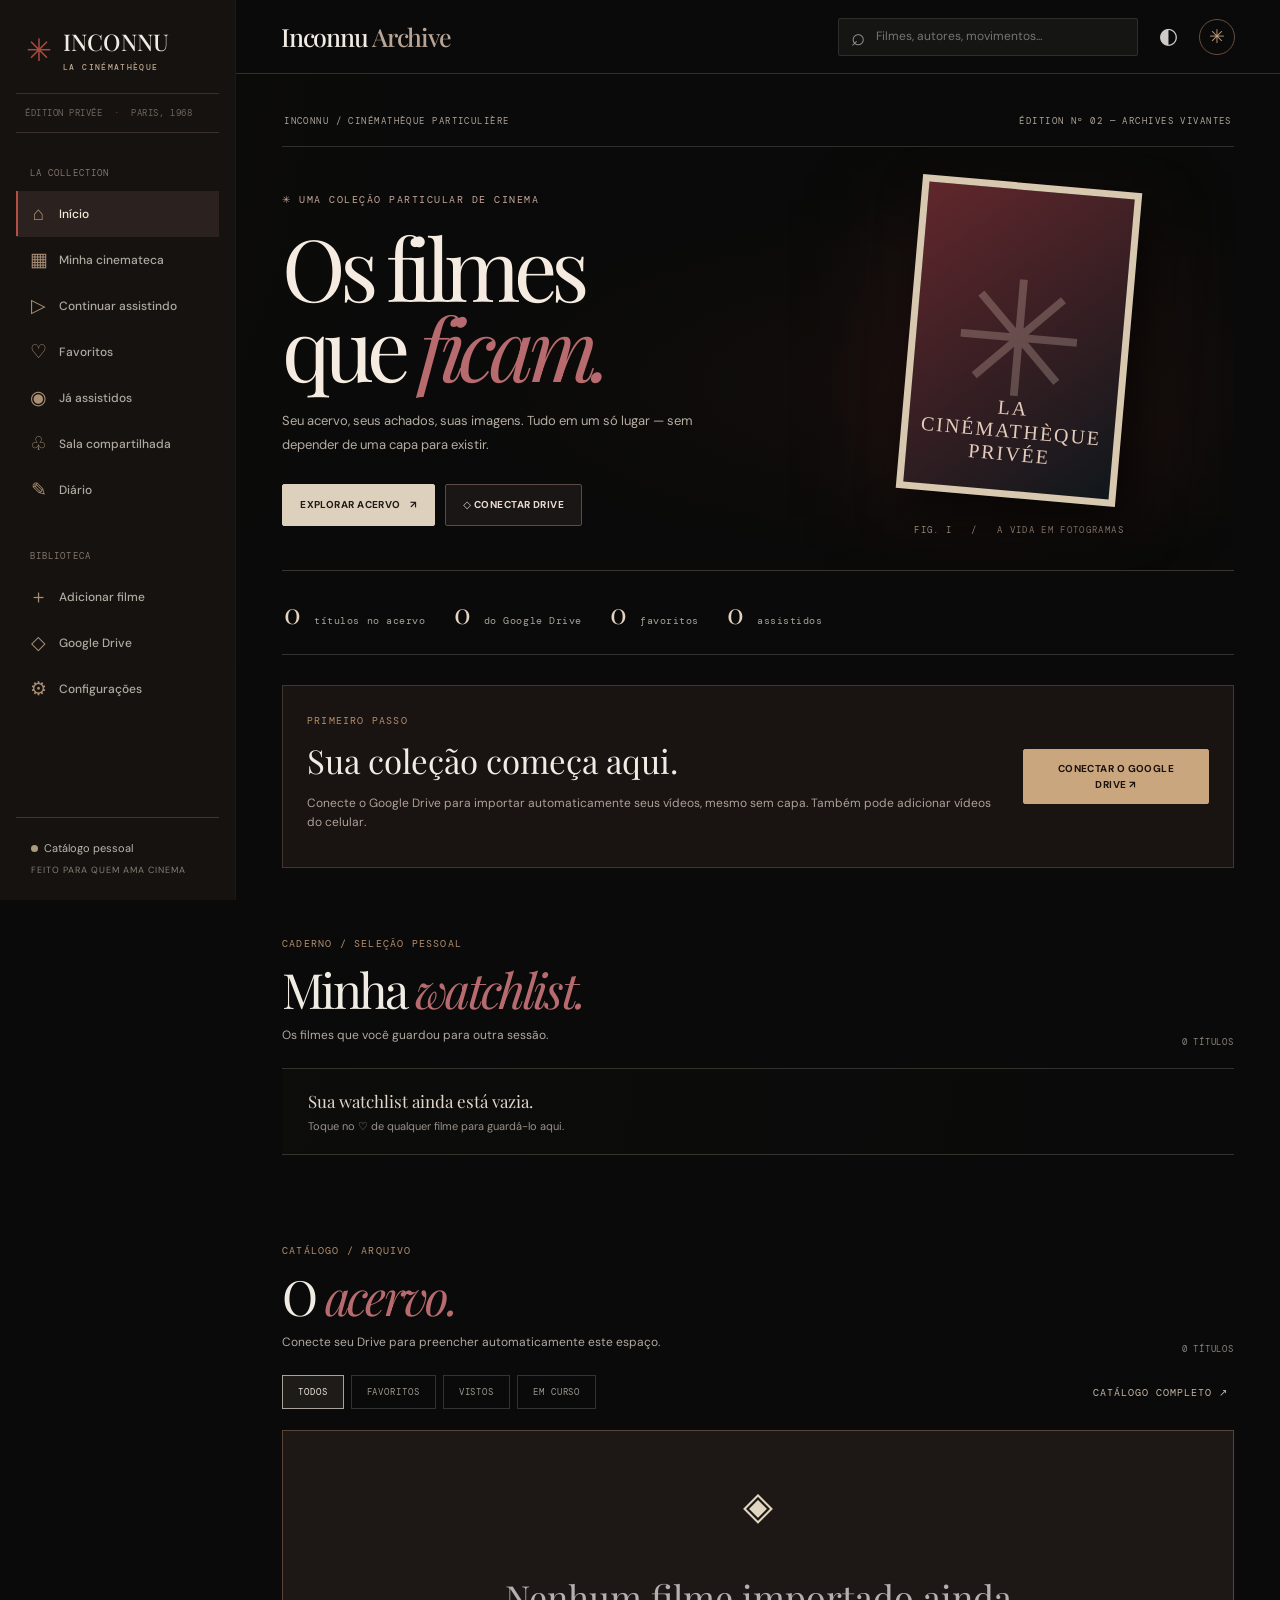
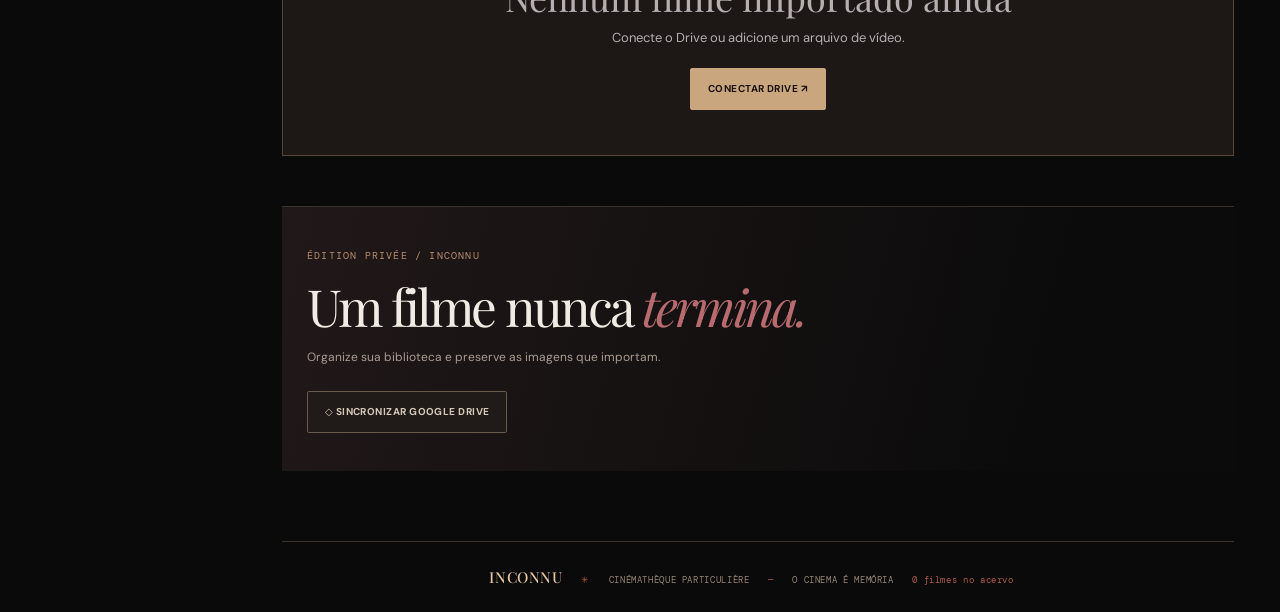
==== commit ac11aba4: "INCONNU ARCHIVE - Drive Player" ====
--- a/ABRIR_NO_CELULAR.html
+++ b/ABRIR_NO_CELULAR.html
@@ -3,7 +3,7 @@
 <head>
  <meta charset="utf-8"><meta name="viewport" content="width=device-width,initial-scale=1,viewport-fit=cover"><meta name="theme-color" content="#151210">
  <meta name="description" content="INCONNU CINEMA — sua cinemateca particular.">
- <title>INCONNU — La Cinémathèque · O cinema é memória</title>
+ <title>INCONNU ARCHIVE — Sua cinemateca</title>
  <link rel="preconnect" href="https://fonts.googleapis.com"><link rel="preconnect" href="https://fonts.gstatic.com" crossorigin><link href="https://fonts.googleapis.com/css2?family=DM+Sans:wght@400;500;600;700&family=DM+Mono:wght@400;500&family=Italiana&family=Playfair+Display:ital,wght@0,400;0,500;0,600;1,400;1,500&display=swap" rel="stylesheet">
  <style>
 @import url('https://fonts.googleapis.com/css2?family=DM+Sans:wght@400;500;600;700&family=Playfair+Display:wght@400;500;600;700&display=swap');
@@ -38,6 +38,27 @@
 @media(max-width:370px){.hero-composition{height:235px;min-height:235px}.atelier-hero h1{font-size:47px}.atelier-hero .hero-actions{flex-direction:column;align-items:stretch}.spotlight{grid-template-columns:1fr}.spotlight-cover{display:none}.film-row{grid-auto-columns:118px}.film-meta strong{font-size:14px}.top-search{max-width:145px}}
 @media(prefers-reduced-motion:reduce){*,*::before,*::after{animation:none!important;transition:none!important;scroll-behavior:auto!important}}
 
+</style><style>
+/* INCONNU ARCHIVE — versão para um acervo de verdade. Referência: magazines de cinema e coleção visual clean. */
+:root{--bg:#090a09;--surface:#111210;--surface2:#191a18;--line:#30302c;--text:#f5f0e8;--muted:#94918c;--gold:#e1d6c0;--red:#ab3e46;--display:'Playfair Display',Georgia,serif}
+body{background:#090a09;background-image:radial-gradient(ellipse at 0% 2%,#4c262214,transparent 25%);color:#f0ebe3}
+.topbar{background:#0b0b0beb;border-bottom:1px solid #32302d;min-height:74px}.top-start{gap:13px}.top-brand{font:500 25px/1 var(--display);white-space:nowrap;letter-spacing:-.045em}.top-brand i{font-style:normal;color:#b8a595}.breadcrumb{display:none}.top-actions{margin-left:auto}.top-search{background:#151613;border-color:#302e2b}.top-search kbd{display:none}.top-search input{font-size:12px}.topbar .primary.small{display:none}.topbar .avatar{font:19px Georgia}
+.archive-issue{display:flex;justify-content:space-between;gap:10px;font:9px var(--mono);color:#aea49a;letter-spacing:.16em;padding:13px 2px 19px;border-bottom:1px solid #302f2b}
+.archive-opening{min-height:350px;display:grid;grid-template-columns:1.15fr .85fr;align-items:stretch;padding:36px 24px 34px 0;gap:30px;border-bottom:1px solid #3a3531;overflow:hidden;background:radial-gradient(ellipse at 70% 56%,#662b251b,transparent 55%)}
+.archive-opening-text{display:flex;flex-direction:column;justify-content:center;align-items:flex-start;min-width:0}.archive-kicker{color:#c7a79b;font:10px var(--mono);letter-spacing:.15em}.archive-opening h1{font:400 clamp(54px,6.7vw,115px)/.94 var(--display);letter-spacing:-.075em;margin:21px 0;color:#f5ebe0}.archive-opening h1 em,.archive-heading h2 em,.archive-closing h2 em{color:#b86b6f;font-weight:400}.archive-opening p{max-width:445px;color:#b6ada3;font-size:13px;line-height:1.85;margin:0}.archive-actions{display:flex;gap:10px;flex-wrap:wrap;margin-top:27px}.archive-actions button{min-height:42px}.archive-actions .primary{background:#ddd0bd;border-color:#ddd0bd;color:#211a18}.archive-actions .secondary{border-color:#5b4b44;background:#191615;color:#ebdad0}
+.archive-opening-art{min-height:330px;display:flex;align-items:center;justify-content:center;flex-direction:column;position:relative}.archive-opening-art:before{content:'';position:absolute;width:75%;height:90%;filter:blur(44px);background:#81342b20}.archive-opening-frame{position:relative;height:315px;width:220px;max-width:70%;transform:rotate(5deg);border:7px solid #d7c8af;background:linear-gradient(140deg,#61272c,#10171b);box-shadow:15px 20px 50px #000a;overflow:hidden;display:grid;place-items:center}.archive-opening-frame .film-poster{width:100%;height:100%;border:0;border-radius:0}.archive-opening-frame .poster-text{font-size:24px}.placeholder-star{font:160px Georgia;color:#e5cbbb45}.opening-label{font:20px Georgia;position:absolute;bottom:25px;text-align:center;letter-spacing:.1em;color:#e5cbbb}.opening-index{font:9px var(--mono);color:#ac9988;margin-top:26px;letter-spacing:.15em}
+.archive-summary{display:flex;align-items:center;gap:28px;flex-wrap:wrap;padding:23px 2px;border-bottom:1px solid #34312e;color:#a8a29a;font:10px var(--mono);letter-spacing:.055em}.archive-summary span{white-space:nowrap}.archive-summary strong{font:400 28px var(--display);color:#e5d3c0;margin-right:6px}
+.archive-intro-empty{display:flex;justify-content:space-between;align-items:center;gap:18px;border:1px solid #433530;background:#191311;padding:24px;margin:30px 0}.archive-intro-empty h2{font:33px var(--display);margin:8px 0}.archive-intro-empty p{color:#aea198;font-size:12px}.archive-block{padding:35px 0 12px;margin:22px 0 38px}.archive-heading{display:flex;align-items:end;justify-content:space-between;gap:15px;padding-bottom:20px}.archive-heading h2{font:400 clamp(33px,3.8vw,60px)/1 var(--display);letter-spacing:-.055em;margin:12px 0}.archive-heading p{font:12px/1.6 'DM Sans',sans-serif;margin:3px 0;color:#b3a9a1}.archive-heading small{font:9px var(--mono);white-space:nowrap;letter-spacing:.09em;color:#8c827b}.archive-textlink{border:0;color:#c7b6a7;font:10px var(--mono);letter-spacing:.1em;background:transparent;text-decoration:none}.archive-textlink:hover{text-decoration:underline}
+.watchlist-empty{padding:21px 26px;border-block:1px solid #35312f;background:linear-gradient(100deg,#251b1b22,transparent);font:17px var(--display);color:#e4d7c9}.watchlist-empty span{display:block;font:11px 'DM Sans',sans-serif;color:#999089;margin-top:7px}
+.cinema-strip{display:grid;grid-auto-flow:column;grid-auto-columns:minmax(172px,22%);gap:15px;overflow-x:auto;padding:4px 0 17px;scroll-snap-type:x proximity}.cinema-strip .film-card{scroll-snap-align:start}.cinema-strip .film-poster{aspect-ratio:4/3}.cinema-strip .poster-text{font-size:clamp(18px,2vw,27px)}.cinema-strip .poster-foot{display:none}.cinema-strip .film-meta strong{font-size:15px;font-family:var(--display);font-weight:400}.showcase-strip{grid-auto-columns:minmax(160px,25%)}
+.archive-catalog-tools,.archive-toolbar{display:flex;justify-content:space-between;align-items:center;gap:12px;margin-bottom:21px;flex-wrap:wrap}.catalog-chips{display:flex;align-items:center;flex-wrap:wrap;gap:7px}.catalog-chips button{background:transparent;color:#9f9791;border:1px solid #35332f;padding:10px 15px;font:9px var(--mono);letter-spacing:.1em;text-transform:uppercase}.catalog-chips button.selected,.catalog-chips button:hover{color:#ede5d9;border-color:#a8a29a;background:#1e1c19}.archive-catalog .film-grid,.archive-library .film-grid{grid-template-columns:repeat(auto-fill,minmax(154px,1fr));gap:22px 14px}.archive-grid .film-poster{border-radius:2px;aspect-ratio:2/3;max-height:none}.archive-grid .poster-text{font-size:clamp(19px,2.2vw,30px)}.archive-grid .film-meta strong{font:400 17px/1.25 var(--display);white-space:normal;max-height:44px;overflow:hidden}.archive-grid .film-meta small{font-size:10px;color:#9d9790}.archive-grid .fav-mark{border:1px solid #81776e82;background:#0b0c0bca;border-radius:3px;font-size:20px;width:33px;height:33px}.archive-grid .film-card:hover .film-poster{filter:brightness(1.1)}.archive-view-all{display:block;margin:29px auto;padding:13px 26px;border:1px solid #a39483;color:#e3d2bf;background:#181715;font:10px var(--mono);letter-spacing:.11em}.archive-result-count{display:flex;justify-content:space-between;align-items:center;margin:21px 0;color:#918b84;font:10px var(--mono);letter-spacing:.1em}.archive-library .page-heading{margin-top:8px}.archive-library .page-heading h1{font:400 clamp(43px,6vw,75px) var(--display);letter-spacing:-.05em}.archive-library .select{border-color:#3e3834;background:#181714;max-width:100%}
+.archive-closing{border-top:1px solid #39332e;padding:38px 25px;background:linear-gradient(105deg,#211819,#0b0b0b 80%);margin:35px 0 0}.archive-closing h2{font:400 clamp(38px,4vw,57px)/1.08 var(--display);letter-spacing:-.055em;margin:14px 0}.archive-closing p{font-size:12px;color:#ab9c93}.archive-closing button{margin-top:12px}
+.mobile-tabs{display:none}.preconfigured-id{display:block;font-size:11px;line-height:1.6;color:#b7a392;margin:4px 0 12px}.player-dialog{max-height:95dvh}.player-dialog .player-screen iframe{height:min(65dvh,61vw);min-height:245px;aspect-ratio:16/9}.player-tool-row [hidden]{display:none!important}
+@media(max-width:1000px){.top-brand{font-size:24px}.archive-opening{grid-template-columns:1fr .7fr}.archive-opening-frame{height:260px;width:190px}.cinema-strip{grid-auto-columns:minmax(160px,29%)}.archive-opening h1{font-size:clamp(51px,7vw,80px)}}
+@media(max-width:800px){.mobile-tabs{display:flex;position:fixed;bottom:0;left:0;right:0;z-index:26;height:calc(61px + env(safe-area-inset-bottom));padding-bottom:env(safe-area-inset-bottom);background:#0d0e0df6;border-top:1px solid #3b3934;justify-content:space-around;align-items:stretch;box-shadow:0 -10px 20px #0007;backdrop-filter:blur(12px)}.mobile-tab{flex:1;display:flex;flex-direction:column;align-items:center;justify-content:center;gap:3px;background:transparent;border:0;color:#8f8d86;font:8px var(--mono);letter-spacing:.07em;min-width:0}.mobile-tab span{font:22px/1 Georgia}.mobile-tab.active{color:#ece1d1}.mobile-tab:active{background:#272421}.page{padding-bottom:110px}.toast{bottom:calc(82px + env(safe-area-inset-bottom))}.topbar{min-height:64px}.top-brand{font-size:22px}.topbar .avatar{margin-left:0}.top-search{min-width:32px;width:38px;overflow:hidden;border-radius:50%;padding:0 10px}.top-search input{width:0;min-width:0}.top-search span{font-size:22px}.top-search:focus-within{position:absolute;width:auto;left:14px;right:77px;z-index:12;border-radius:3px}.top-search:focus-within input{width:100%}.archive-opening{min-height:310px}.archive-opening-art{min-height:240px}.archive-opening-frame{height:225px;width:145px}.archive-opening h1{font-size:clamp(50px,8vw,70px)}.archive-grid .film-meta strong{font-size:16px}}
+@media(max-width:600px){.topbar{padding:10px 17px}.top-brand{font-size:24px}.top-actions{gap:12px}.topbar .menu-btn{display:block;font-size:19px;min-width:27px}.topbar .top-start{gap:5px}.topbar .avatar{height:38px;width:38px}.archive-issue span:last-child{display:none}.archive-issue{padding-top:11px;font-size:8px}.archive-opening{display:block;padding:35px 4px 29px;min-height:0}.archive-opening-text{position:relative;z-index:1}.archive-opening h1{font-size:clamp(64px,13vw,85px);margin:18px 0}.archive-opening p{max-width:350px;font-size:12px}.archive-opening-art{display:none}.archive-actions{gap:8px;margin-top:25px}.archive-actions button{font-size:9px;padding:11px 13px}.archive-summary{gap:11px 19px;padding:17px 0}.archive-summary span{font-size:9px}.archive-summary strong{font-size:25px}.archive-block{padding:25px 0 2px;margin:17px 0 28px}.archive-heading{padding-bottom:15px}.archive-heading h2{font-size:clamp(35px,9vw,49px)}.archive-heading p{font-size:11px}.cinema-strip{grid-auto-columns:minmax(169px,57%);gap:12px}.archive-catalog .archive-heading small{font-size:9px}.catalog-chips{flex-wrap:nowrap;overflow-x:auto;max-width:100%;padding-bottom:7px}.catalog-chips button{white-space:nowrap;padding:9px 11px;font-size:9px}.archive-catalog-tools{align-items:stretch}.archive-catalog-tools .archive-textlink{display:none}.archive-catalog .film-grid,.archive-library .film-grid{grid-template-columns:repeat(2,minmax(0,1fr));gap:24px 11px}.archive-grid .film-poster{aspect-ratio:2/3}.archive-grid .poster-text{font-size:20px}.archive-grid .film-meta strong{font-size:16px}.archive-grid .film-meta small{font-size:9px}.archive-intro-empty{flex-direction:column;align-items:flex-start}.archive-closing{padding:30px 18px}.archive-library .page-heading{padding:17px 0 22px}.archive-library .page-heading h1{font-size:45px}.archive-toolbar .select{margin-left:0}.archive-result-count{gap:10px}.dialog .player-tool-row{gap:8px}.player-dialog .player-screen iframe{width:100%;height:58vw;min-height:210px}.player-dialog .player-head{padding:12px 14px}.player-dialog .player-head strong{font-size:18px}}
+@media(max-width:365px){.top-brand{font-size:21px}.archive-opening h1{font-size:58px}.archive-actions{flex-direction:column;align-items:stretch}.archive-actions button{width:100%}.catalog-chips button{padding:8px 9px}}
+
 </style>
 </head>
 <body>
@@ -51,7 +72,7 @@
    <button data-page="continuar" class="nav"><span>▷</span> Continuar assistindo</button>
    <button data-page="favoritos" class="nav"><span>♡</span> Favoritos</button>
    <button data-page="vistos" class="nav"><span>◉</span> Já assistidos</button>
-   <button data-page="salas" class="nav"><span>♧</span> Sala compartilhada</button>
+   <button data-page="salas" class="nav"><span>♧</span> Sala compartilhada</button><button data-page="diario" class="nav"><span>✎</span> Diário</button>
   </nav>
   <p class="side-label side-label-space">BIBLIOTECA</p>
   <button class="nav" data-action="add"><span>＋</span> Adicionar filme</button>
@@ -62,18 +83,19 @@
  <div id="shade" class="shade"></div>
  <div class="content">
   <header class="topbar">
-   <div class="top-start"><button class="icon-btn menu-btn" id="menu-btn" aria-label="Abrir menu">☰</button><div class="breadcrumb" id="breadcrumb">INCONNU / LA CINÉMATHÈQUE</div></div>
-   <div class="top-actions"><label class="top-search"><span>⌕</span><input id="search" type="search" placeholder="Filmes, autores, movimentos..." autocomplete="off" aria-label="Pesquisar filmes"><kbd>/</kbd></label><button class="icon-btn" id="theme-btn" title="Alternar tema">☼</button><button class="primary small" data-action="add">＋ <span>Adicionar</span></button><button class="avatar" data-page="config" title="Configurações">✳</button></div>
+   <div class="top-start"><button class="icon-btn menu-btn" id="menu-btn" aria-label="Abrir menu">☰</button><div class="breadcrumb" id="breadcrumb">INCONNU / ARCHIVE</div><div class="top-brand">Inconnu <i>Archive</i></div></div>
+   <div class="top-actions"><label class="top-search"><span>⌕</span><input id="search" type="search" placeholder="Filmes, autores, movimentos..." autocomplete="off" aria-label="Pesquisar filmes"><kbd>/</kbd></label><button class="icon-btn" id="theme-btn" title="Alternar tema">◐</button><button class="primary small" data-action="add">＋ <span>Adicionar</span></button><button class="avatar" data-page="config" title="Configurações">✳</button></div>
   </header>
   <main id="main" tabindex="-1"></main>
   <footer><b>INCONNU</b> <span>✳</span> CINÉMATHÈQUE PARTICULIÈRE <span>—</span> O CINEMA É MEMÓRIA <span id="footer-count"></span></footer>
  </div>
 </div>
+<nav class="mobile-tabs" aria-label="Navegação móvel"><button class="mobile-tab active" data-page="inicio"><span>⌂</span>INÍCIO</button><button class="mobile-tab" data-page="catalogo"><span>▤</span>ACERVO</button><button class="mobile-tab" data-page="diario"><span>▣</span>DIÁRIO</button><button class="mobile-tab" data-page="favoritos"><span>♡</span>LISTA</button><button class="mobile-tab" data-action="drive"><span>◇</span>DRIVE</button></nav>
 <div id="toast" class="toast" role="status" aria-live="polite"></div>
 <dialog id="detail-dialog" class="dialog detail-dialog"><button class="dialog-x" data-close="detail-dialog" aria-label="Fechar">×</button><div id="detail-content"></div></dialog>
 <dialog id="editor-dialog" class="dialog editor-dialog"><button class="dialog-x" data-close="editor-dialog" aria-label="Fechar">×</button><form id="film-form"><div class="eyebrow">ACERVO PARTICULAR</div><h2 id="form-title">Adicionar filme</h2><p class="muted">Cadastre um filme e vincule uma mídia. Tudo fica no navegador, exceto o arquivo local, que precisa ser escolhido novamente após recarregar.</p><input type="hidden" name="id"><div class="form-grid"><label class="full">Título *<input name="title" required maxlength="160" placeholder="Ex.: Vertigo"></label><label>Ano<input name="year" type="number" min="1880" max="2100" placeholder="1958"></label><label>Diretor<input name="director" maxlength="160" placeholder="Alfred Hitchcock"></label><label>Gênero<input name="genre" maxlength="120" placeholder="Suspense, Drama"></label><label>País<input name="country" maxlength="100" placeholder="França"></label><label class="full">Sinopse<textarea name="description" rows="3" placeholder="Uma descrição breve..."></textarea></label><label class="full">URL da capa (opcional)<input name="poster" type="url" placeholder="https://..."></label><label class="full">URL direta de vídeo (MP4/WebM/HLS quando suportado)<input name="videoUrl" type="url" placeholder="https://meusite.com/video.mp4"></label><label class="full">Link externo / Drive<input name="externalUrl" type="url" placeholder="https://drive.google.com/file/d/.../view"></label><label class="full">Arquivo do seu dispositivo (nesta sessão)<input name="localFile" type="file" accept="video/*,.mkv,.mp4,.webm,.mov"></label></div><div class="dialog-actions"><button type="button" class="secondary" data-close="editor-dialog">Cancelar</button><button class="primary" type="submit">Salvar filme ↗</button></div></form></dialog>
-<dialog id="player-dialog" class="dialog player-dialog"><div class="player-head"><div><div class="eyebrow">SALA DE PROJEÇÃO</div><strong id="player-title">Filme</strong></div><button class="icon-btn" id="player-close" aria-label="Fechar player">×</button></div><div class="player-screen"><video id="player-video" controls playsinline preload="metadata"></video><iframe id="player-frame" title="Reprodução no Google Drive" referrerpolicy="strict-origin-when-cross-origin" allow="autoplay; fullscreen; picture-in-picture" allowfullscreen hidden></iframe><div id="player-placeholder" class="player-placeholder" hidden><span>◈</span><h3>Este título não tem vídeo conectado</h3><p>Adicione um arquivo local, link direto ou abra a fonte externa.</p></div></div><div class="player-tools"><div id="player-message" class="muted"></div><div class="player-tool-row"><label class="subtitle-import">CC Legenda .srt/.vtt<input type="file" id="subtitle-file" accept=".srt,.vtt,text/vtt,application/x-subrip" hidden></label><label class="volume-label">Legenda <input type="range" id="caption-size" min="75" max="200" value="100" aria-label="Tamanho das legendas"></label><button class="secondary compact" id="clear-progress">↺ Reiniciar</button><a id="player-external" class="secondary compact" target="_blank" rel="noopener noreferrer" hidden>↗ Abrir origem</a></div></div></dialog>
-<dialog id="drive-dialog" class="dialog settings-dialog"><button class="dialog-x" data-close="drive-dialog" aria-label="Fechar">×</button><div class="eyebrow">INTEGRAÇÃO</div><h2>Conectar Google Drive</h2><p class="muted">Acesso somente de leitura. Os filmes permanecem no seu Drive. Para login funcionar, publique o site em HTTPS e configure um cliente OAuth Web no Google Cloud.</p><label>ID do cliente OAuth (Web)<input id="drive-client-id" placeholder="...apps.googleusercontent.com" autocomplete="off"></label><div class="dialog-actions"><button class="secondary" id="drive-save">Salvar ID</button><button class="primary" id="drive-connect">Conectar conta Google</button></div><p class="help" id="drive-status">Não conectado.</p><div class="help">No Google Cloud: ative a Drive API, configure a tela de consentimento e autorize a origem <code id="site-origin"></code>. Não insira segredo do cliente. A listagem usa vídeos disponíveis à conta, não é uma cópia exata da aba “Recentes”.</div></dialog>
+<dialog id="player-dialog" class="dialog player-dialog"><div class="player-head"><div><div class="eyebrow">SALA DE PROJEÇÃO</div><strong id="player-title">Filme</strong></div><button class="icon-btn" id="player-close" aria-label="Fechar player">×</button></div><div class="player-screen"><video id="player-video" controls playsinline preload="metadata"></video><iframe id="player-frame" title="Reprodução no Google Drive" referrerpolicy="strict-origin-when-cross-origin" allow="autoplay; fullscreen; picture-in-picture" allowfullscreen hidden></iframe><div id="player-placeholder" class="player-placeholder" hidden><span>◈</span><h3>Este título não tem vídeo conectado</h3><p>Adicione um arquivo local, link direto ou abra a fonte externa.</p></div></div><div class="player-tools"><div id="player-message" class="muted"></div><div class="player-tool-row"><label class="subtitle-import">CC Legenda .srt/.vtt<input type="file" id="subtitle-file" accept=".srt,.vtt,text/vtt,application/x-subrip" hidden></label><label class="volume-label">Legenda <input type="range" id="caption-size" min="75" max="200" value="100" aria-label="Tamanho das legendas"></label><button class="secondary compact" id="clear-progress">↺ Reiniciar</button><a id="player-external" class="secondary compact" target="_blank" rel="noopener noreferrer" hidden>↗ Abrir no Drive</a></div></div></dialog>
+<dialog id="drive-dialog" class="dialog settings-dialog"><button class="dialog-x" data-close="drive-dialog" aria-label="Fechar">×</button><div class="eyebrow">INTEGRAÇÃO</div><h2>Conectar Google Drive</h2><p class="muted">Acesso somente de leitura. Os filmes permanecem no seu Drive. Use o player original do Drive; a integração requer publicação em HTTPS e uma conta autorizada no Google Cloud.</p><label>ID do cliente OAuth (Web)<input id="drive-client-id" placeholder="...apps.googleusercontent.com" autocomplete="off"><small class="preconfigured-id">ID já incluído nesta versão. Não precisa preenchê-lo novamente; só autorizar a conta quando a sessão expirar.</small></label><div class="dialog-actions"><button class="secondary" id="drive-save">Salvar ID</button><button class="primary" id="drive-connect">Conectar conta Google</button></div><p class="help" id="drive-status">Pronto para conectar. Seu Client ID já está configurado.</p><div class="help">No Google Cloud: ative a Drive API, configure a tela de consentimento e autorize a origem <code id="site-origin"></code>. Não insira segredo do cliente. A listagem usa vídeos disponíveis à conta, não é uma cópia exata da aba “Recentes”.</div></dialog>
 <dialog id="firebase-dialog" class="dialog settings-dialog"><button class="dialog-x" data-close="firebase-dialog" aria-label="Fechar">×</button><div class="eyebrow">NUVEM / OPCIONAL</div><h2>Firebase</h2><p class="muted">Conecte seu próprio projeto para login, sincronizar preferências e ativar salas. Habilite Email/Senha no Authentication e Realtime Database. Configure regras seguras antes de publicar.</p><label>Configuração JSON do aplicativo Web<textarea id="firebase-config" rows="6" spellcheck="false" placeholder='{"apiKey":"...","authDomain":"...","databaseURL":"...","projectId":"...","appId":"..."}'></textarea></label><button class="primary" id="firebase-init">Ativar Firebase</button><p class="help" id="firebase-status">Não configurado. O site funciona sem Firebase.</p><div id="auth-section" hidden><hr><label>Email<input id="auth-email" type="email" autocomplete="username"></label><label>Senha<input id="auth-password" type="password" autocomplete="current-password" minlength="6"></label><div class="dialog-actions wrap"><button class="primary" id="auth-login">Entrar</button><button class="secondary" id="auth-signup">Criar conta</button><button class="secondary" id="auth-logout" hidden>Sair</button></div><p id="auth-status" class="help"></p></div></dialog>
 <script>
 /* Catálogo DEMONSTRATIVO, não significa que estes arquivos existam no seu Drive. */
@@ -137,24 +159,27 @@
 function setRecord(id,patch){state.records[id]={...record(id),...patch,updatedAt:Date.now()};save()}
 function films(){return state.films}
 function upsertFilm(film){const i=state.films.findIndex(f=>f.id===film.id);const copy={...film};delete copy.localURL;if(i>=0)state.films[i]={...state.films[i],...copy};else state.films.unshift({...copy,addedAt:film.addedAt||Date.now()});save()}
+function upsertMany(films){const byId=new Map(state.films.map(f=>[f.id,f]));for(const film of films){const copy={...film};delete copy.localURL;byId.set(copy.id,{...(byId.get(copy.id)||{}),...copy,addedAt:copy.addedAt||Date.now()})}state.films=[...byId.values()];return save()}
 function removeFilm(id){state.films=state.films.filter(f=>f.id!==id);delete state.records[id];save()}
 function prefs(k,v){if(arguments.length===1)return settings[k];settings[k]=v;try{localStorage.setItem(PREFERENCES,JSON.stringify(settings))}catch(e){console.warn(e)}notify();return v}
 function exportData(){return JSON.stringify({format:'inconnu-cinema-v5',exportedAt:new Date().toISOString(),films:state.films,records:state.records},null,2)}
 function importData(data,merge=true){if(!data||!Array.isArray(data.films)||typeof data.records!=='object'||!data.records)throw Error('Backup inválido: esperado {films, records}.');if(data.films.length>10000)throw Error('Backup muito grande.');const newFilms=data.films.filter(x=>x&&typeof x.id==='string'&&typeof x.title==='string').map(x=>({id:x.id.slice(0,150),title:x.title.slice(0,250),year:Number(x.year)||'',director:String(x.director||'').slice(0,250),genre:String(x.genre||'').slice(0,250),country:String(x.country||'').slice(0,250),description:String(x.description||'').slice(0,4000),poster:String(x.poster||'').slice(0,2000),videoUrl:String(x.videoUrl||'').slice(0,2000),externalUrl:String(x.externalUrl||'').slice(0,2000),source:String(x.source||'manual'),mimeType:String(x.mimeType||''),addedAt:Number(x.addedAt)||Date.now(),driveId:String(x.driveId||'').slice(0,180)}));const base=merge?state.films:[];state.films=Array.from(new Map([...base,...newFilms].map(x=>[x.id,x])).values());if(!merge)state.records={};for(const [id,value] of Object.entries(data.records)){if(!value||typeof value!=='object'||id.length>160)continue;state.records[id]={...(state.records[id]||{}),fav:!!value.fav,watched:!!value.watched,progress:Math.max(0,Number(value.progress)||0),duration:Math.max(0,Number(value.duration)||0),notes:String(value.notes||'').slice(0,5000),rating:Math.max(0,Math.min(5,Number(value.rating)||0)),updatedAt:Number(value.updatedAt)||0}}save();return newFilms.length}
-window.IC_STORE={films,record,setRecord,upsertFilm,removeFilm,prefs,exportData,importData,clearRecords(){state.records={};save()},onChange(fn){listeners.add(fn);return()=>listeners.delete(fn)},snapshot(){return clone(state)},reload(){state=parse(KEY,defaults);notify()}};
+window.IC_STORE={films,record,setRecord,upsertFilm,upsertMany,removeFilm,prefs,exportData,importData,clearRecords(){state.records={};save()},onChange(fn){listeners.add(fn);return()=>listeners.delete(fn)},snapshot(){return clone(state)},reload(){state=parse(KEY,defaults);notify()}};
 })();
 
 </script><script>
 (function(){'use strict';
 let client,accessToken='',expireAt=0,callback;const CLIENT_KEY='inconnu-cinema-drive-client';
-const clientId=()=>localStorage.getItem(CLIENT_KEY)||'';
-function setClientId(id){if(id&&!/^[\w.-]+\.apps\.googleusercontent\.com$/.test(id))throw Error('O ID deve terminar em .apps.googleusercontent.com');localStorage.setItem(CLIENT_KEY,id)}
+// Client ID OAuth Web é identificador público, não é segredo. Nunca embutir Client Secret aqui.
+const DEFAULT_CLIENT_ID='895813505456-gouqdnvp2kv6bd2r3pifgroasbanljgt.apps.googleusercontent.com';
+const clientId=()=>{try{return localStorage.getItem(CLIENT_KEY)||DEFAULT_CLIENT_ID}catch{return DEFAULT_CLIENT_ID}};
+function setClientId(id){if(id&&!/^[\w.-]+\.apps\.googleusercontent\.com$/.test(id))throw Error('O ID deve terminar em .apps.googleusercontent.com');localStorage.setItem(CLIENT_KEY,id||DEFAULT_CLIENT_ID)}
 function loadGoogle(){return new Promise((resolve,reject)=>{if(window.google?.accounts?.oauth2)return resolve();let script=document.getElementById('google-oauth-script');if(script){script.addEventListener('load',resolve,{once:true});script.addEventListener('error',()=>reject(Error('Falha ao carregar autenticação.')),{once:true});return}script=document.createElement('script');script.id='google-oauth-script';script.src='https://accounts.google.com/gsi/client';script.async=true;script.onload=resolve;script.onerror=()=>reject(Error('Falha ao carregar Google Identity. Verifique a conexão.'));document.head.append(script)})}
 async function connect(){if(location.protocol==='file:')throw Error('O OAuth do Google exige um site em HTTPS (ou localhost autorizado).');const id=clientId();if(!id)throw Error('Informe seu ID de cliente OAuth primeiro.');await loadGoogle();return new Promise((resolve,reject)=>{client=google.accounts.oauth2.initTokenClient({client_id:id,scope:'https://www.googleapis.com/auth/drive.readonly',callback:response=>{if(response.error){reject(Error(response.error_description||response.error));return}accessToken=response.access_token;expireAt=Date.now()+(Number(response.expires_in)||3500)*1000;resolve(true)},error_callback:error=>reject(Error(error.message||error.type||'Falha no login Google'))});client.requestAccessToken({prompt:accessToken?'':'consent'})})}
 function valid(){return !!accessToken&&Date.now()<expireAt-60000}
 async function request(path,params={}){if(!valid())throw Error('Sessão do Drive expirada. Reconecte a conta.');const url=new URL('https://www.googleapis.com/drive/v3/'+path);for(const [k,v] of Object.entries(params))url.searchParams.set(k,String(v));const res=await fetch(url,{headers:{Authorization:'Bearer '+accessToken}});if(!res.ok){let extra='';try{const data=await res.json();extra=data.error?.message||''}catch{}throw Error(`Drive HTTP ${res.status}: ${extra}`)}return res.json()}
 async function listVideos(onProgress){const files=[];let pageToken='',pages=0;do{const p={q:"mimeType contains 'video/' and trashed = false",fields:'nextPageToken,files(id,name,mimeType,description,thumbnailLink,webViewLink,viewedByMeTime,createdTime,modifiedTime,size)',pageSize:100,orderBy:'viewedByMeTime desc'};if(pageToken)p.pageToken=pageToken;const data=await request('files',p);files.push(...(data.files||[]));pageToken=data.nextPageToken||'';pages++;onProgress?.(files.length)}while(pageToken&&pages<30);return {files,truncated:!!pageToken}}
-function normalize(file){let name=String(file.name||'Sem título').replace(/\.(mp4|mkv|avi|webm|mov|m4v|mpeg)$/i,'').replace(/[._]+/g,' ').trim();let year=Number((name.match(/\b(19\d\d|20\d\d)\b/)||[])[0])||'';return {id:'drive-'+file.id,driveId:file.id,title:name,year,director:'',genre:'Google Drive',country:'',description:file.description||'',poster:file.thumbnailLink||'',externalUrl:file.webViewLink||`https://drive.google.com/file/d/${encodeURIComponent(file.id)}/view`,source:'drive',mimeType:file.mimeType||'',addedAt:Date.parse(file.viewedByMeTime||file.createdTime)||Date.now(),size:Number(file.size)||0}}
+function normalize(file){let name=String(file.name||'Sem título').replace(/\.(mp4|mkv|avi|webm|mov|m4v|mpeg|mpg|wmv|ts)$/i,'').replace(/[._]+/g,' ').replace(/\s+/g,' ').trim();let year=Number((name.match(/\b(19\d\d|20\d\d)\b/)||[])[0])||'';return {id:'drive-'+file.id,driveId:file.id,title:name,year,director:'',genre:'Google Drive',country:'',description:file.description||'',poster:file.thumbnailLink||'',externalUrl:file.webViewLink||`https://drive.google.com/file/d/${encodeURIComponent(file.id)}/view`,source:'drive',mimeType:file.mimeType||'',addedAt:Date.parse(file.viewedByMeTime||file.createdTime)||Date.now(),size:Number(file.size)||0}}
 function disconnect(){accessToken='';expireAt=0}
 window.IC_DRIVE={clientId,setClientId,connect,valid,listVideos,normalize,disconnect};
 })();
@@ -191,11 +216,11 @@
 const safeUrl=s=>{try{const u=new URL(String(s),location.href);return ['https:','http:','blob:'].includes(u.protocol)?u.href:''}catch{return ''}};
 const palettes=[['#1e3740','#754540'],['#4f3248','#30253d'],['#57412f','#1e2634'],['#245450','#2b313e'],['#573d30','#27202f']];
 const compact=s=>String(s||'').replace(/\.(mp4|mkv|m4v|avi|webm|mov)$/i,'');
-function allFilms(){const out=new Map();if(!store.prefs('hideDemo'))for(const f of window.IC_DATA)out.set(f.id,{...f,source:'demo'});for(const f of store.films())out.set(f.id,f);return [...out.values()]}
+function allFilms(){const out=new Map();if(store.prefs('showDemo'))for(const f of window.IC_DATA)out.set(f.id,{...f,source:'demo'});for(const f of store.films())out.set(f.id,f);return [...out.values()]}
 function filmById(id){return allFilms().find(f=>f.id===id)}
 function titleYear(f){return [f.year||null,f.director||null].filter(Boolean).join(' · ')}
 function notify(message){const toast=$('toast');toast.textContent=message;toast.classList.add('show');clearTimeout(state.toastTimer);state.toastTimer=setTimeout(()=>toast.classList.remove('show'),3500)}
-function genreMatch(f,g){return g==='Todos'||(g==='Importados'?f.source!=='demo':g==='Demonstração'?f.source==='demo':String(f.genre||'').toLowerCase().includes(g.toLowerCase()))}
+function genreMatch(f,g){return g==='Todos'||(g==='Importados'?f.source!=='demo':g==='Demonstração'?f.source==='demo':g==='Google Drive'?f.source==='drive':String(f.genre||'').toLowerCase().includes(g.toLowerCase()))}
 function filtered(list){const q=state.search.trim().toLocaleLowerCase('pt-BR');return list.filter(f=>genreMatch(f,state.genre)&&(!q||[f.title,f.genre,f.director,f.year,f.country].join(' ').toLocaleLowerCase('pt-BR').includes(q))).sort((a,b)=>{if(state.sort==='az')return String(a.title).localeCompare(String(b.title),'pt-BR');if(state.sort==='ano')return (Number(b.year)||0)-(Number(a.year)||0);if(state.sort==='avaliacao')return (store.record(b.id).rating||0)-(store.record(a.id).rating||0);return (b.addedAt||0)-(a.addedAt||0)})}
 function record(id){return store.record(id)}
 function artwork(f){
@@ -229,28 +254,27 @@
 function rowSection(name,list,sub='',target='catalogo'){if(!list.length)return '';return `<section class="section"><div class="section-head"><div><div class="eyebrow">INCONNU COLLECTION</div><h2>${escape(name)}</h2>${sub?`<div class="subhead">${escape(sub)}</div>`:''}</div><button class="text-link" data-page="${target}">VER TUDO ↗</button></div><div class="film-row">${list.slice(0,10).map(card).join('')}</div></section>`}
 function empty(title,text,action='add',label='Adicionar filme'){return `<div class="empty"><div class="symbol">◈</div><h3>${escape(title)}</h3><p>${escape(text)}</p><button class="primary" data-action="${action}">${escape(label)} ↗</button></div>`}
 function renderHome(){
- const all=allFilms(),own=store.films(),favorites=all.filter(x=>record(x.id).fav),ongoing=all.filter(x=>{const r=record(x.id);return r.progress>5&&!r.watched}).sort((a,b)=>record(b.id).updatedAt-record(a.id).updatedAt);
- const directorNames=['Robert Bresson','Pier Paolo Pasolini','David Lynch','Andrei Tarkovsky'];
- const selection=directorNames.map(d=>all.find(f=>f.director===d)).filter(Boolean);
- const featured=all.find(f=>f.id==='demo-diable')||own[0]||all[0];
- const second=all.find(f=>f.id==='demo-teorema')||all[1];
- const issue='Nº 001 / ARCHIVES DU CINÉMA';
- const feature=featured?`<div class="spotlight"><div class="spotlight-info"><span class="micro-line"><span class="tiny-star">✳</span> FILM DU MOIS <span class="spotlight-year">${escape(featured.year)}</span></span><h2>${escape(featured.title)}</h2><p>${escape(featured.description)}</p><div class="film-facts">${escape(featured.director)} <span>·</span> ${escape(featured.country)}</div><button class="underlined-link" data-open="${escape(featured.id)}">CONHECER O FILME <span>↗</span></button></div><button class="spotlight-cover" data-open="${escape(featured.id)}" aria-label="Ver ${escape(featured.title)}">${posterHTML(featured)}</button></div>`:'';
- return `<div class="edition-strip"><span>REVUE DU CINÉMA <i>•</i> COLEÇÃO PARTICULAR</span><span>${issue}</span></div>
- <section class="hero atelier-hero"><div class="hero-noise"></div><div class="hero-copy"><div class="hero-kicker"><span class="kicker-rule"></span> UMA CINEMATECA PARA OS INQUIETOS</div><h1>O cinema<br>é <em>memória.</em></h1><div class="hero-rule"></div><p>Para quem prefere o silêncio entre os planos, os filmes que permanecem e a beleza do que não se explica.</p><div class="hero-actions"><button class="primary" data-page="catalogo">EXPLORAR A COLEÇÃO <span>↗</span></button><button class="secondary" data-action="add">＋ ADICIONAR FILME</button></div><div class="hero-index">01 — 04 <span>LA CINÉMATHÈQUE / INCONNU</span></div></div><div class="hero-composition" aria-hidden="true"><div class="filmframe frame-back">${second?posterHTML(second):''}</div><div class="filmframe frame-front">${featured?posterHTML(featured):''}</div><div class="scene-caption"><span>UNE IMAGE, MILLE VIES</span><span>NO. 01 / 2026</span></div><span class="red-wax">IC<br><small>°19</small></span></div></section>
- <div class="marquee-line"><span>LE CINÉMA EST UN ART</span><span class="marquee-symbol">✳</span><span>LES IMAGES NE MEURENT PAS</span><span class="marquee-symbol">✳</span><span>COLLECTION PRIVÉE</span></div>
- <section class="editorial-feature"><div class="section-heading"><div><span class="eyebrow">LE CHOIX DE LA RÉDACTION — 01</span><h2>Em <em>cartaz.</em></h2></div><p>Um filme para esta noite.<br>Uma imagem para a vida toda.</p></div>${feature}</section>
- ${rowSection('A coleção essencial',all,'Uma travessia pelo cinema de autor. Capas ilustrativas, vídeos vinculados separadamente.')}
- ${ongoing.length?rowSection('Continuar a sessão',ongoing,'Sua última sessão, preservada.','continuar'):''}
- <section class="directors-feature"><div class="directors-intro"><span class="eyebrow">04 / ESTUDOS DE AUTOR</span><h2>Grandes <em>obsessões.</em></h2><p>Uma coleção de olhares singulares — corpos, silêncio, desejo, memória, sonho.</p><button class="underlined-link" data-page="catalogo">VISITAR O ACERVO ↗</button></div><div class="director-index">${selection.map((f,i)=>`<button data-open="${escape(f.id)}"><span>0${i+1}</span><strong>${escape(f.director)}</strong><span>↗</span></button>`).join('')}</div></section>
- ${favorites.length?rowSection('A sua escolha',favorites,'Seus favoritos, reunidos.','favoritos'):''}
- <section class="personal-area"><div><span class="eyebrow">CADERNO PESSOAL</span><h2>Todo filme<br><em>deixa vestígios.</em></h2><p>Guarde suas descobertas, suas notas e suas sessões. Sua biblioteca permanece sua.</p><div class="personal-actions"><button class="primary" data-action="add">＋ ADICIONAR AO ACERVO</button><button class="secondary" data-action="drive">◇ GOOGLE DRIVE</button></div></div><div class="personal-number"><span>${String(own.length).padStart(2,'0')}</span><small>FILMES NO SEU ACERVO</small><div class="counts-inline"><span>${favorites.length} FAVORITOS</span><span>${all.filter(f=>record(f.id).watched).length} VISTOS</span></div></div></section>
- <p class="curation-disclaimer">✳ Os filmes da curadoria são referências cinematográficas para exploração: não incluem cópias de vídeo. Vincule mídias próprias para assistir.</p>`;
+ const own=store.films(),all=allFilms(), favorites=all.filter(f=>record(f.id).fav), watched=all.filter(f=>record(f.id).watched), ongoing=all.filter(f=>{const r=record(f.id);return r.progress>5&&!r.watched}), driveFilms=own.filter(f=>f.source==='drive');
+ const sorted=[...own].sort((a,b)=>(b.addedAt||0)-(a.addedAt||0));
+ const featured=sorted.find(f=>safeUrl(f.poster))||sorted[0];
+ const gallery=sorted.slice(0,4);
+ return `<div class="archive-home">
+ <div class="archive-issue"><span>INCONNU / CINÉMATHÈQUE PARTICULIÈRE</span><span>ÉDITION Nº 02 — ARCHIVES VIVANTES</span></div>
+ <section class="archive-opening"><div class="archive-opening-text"><span class="archive-kicker">✳ UMA COLEÇÃO PARTICULAR DE CINEMA</span><h1>Os filmes<br>que <em>ficam.</em></h1><p>Seu acervo, seus achados, suas imagens. Tudo em um só lugar — sem depender de uma capa para existir.</p><div class="archive-actions"><button class="primary" data-page="catalogo">EXPLORAR ACERVO <span>↗</span></button><button class="secondary" data-action="drive">◇ ${drive.valid()?'SINCRONIZAR DRIVE':'CONECTAR DRIVE'}</button></div></div><div class="archive-opening-art"><div class="archive-opening-frame">${featured?posterHTML(featured):'<span class="placeholder-star">✳</span><span class="opening-label">LA CINÉMATHÈQUE<br>PRIVÉE</span>'}</div><div class="opening-index">FIG. I &nbsp; / &nbsp; A VIDA EM FOTOGRAMAS</div></div></section>
+ <div class="archive-summary"><span><strong>${own.length}</strong> títulos no acervo</span><span><strong>${driveFilms.length}</strong> do Google Drive</span><span><strong>${favorites.length}</strong> favoritos</span><span><strong>${watched.length}</strong> assistidos</span></div>
+ ${!own.length?`<section class="archive-intro-empty"><div><span class="eyebrow">PRIMEIRO PASSO</span><h2>Sua coleção começa aqui.</h2><p>Conecte o Google Drive para importar automaticamente seus vídeos, mesmo sem capa. Também pode adicionar vídeos do celular.</p></div><button class="primary" data-action="drive">CONECTAR O GOOGLE DRIVE ↗</button></section>`:''}
+ <section class="archive-block watchlist-block"><div class="archive-heading"><div><span class="eyebrow">CADERNO / SELEÇÃO PESSOAL</span><h2>Minha <em>watchlist.</em></h2><p>Os filmes que você guardou para outra sessão.</p></div><small>${favorites.length} TÍTULOS</small></div>${favorites.length?`<div class="cinema-strip">${favorites.slice(0,6).map(card).join('')}</div>`:`<div class="watchlist-empty">Sua watchlist ainda está vazia. <span>Toque no ♡ de qualquer filme para guardá-lo aqui.</span></div>`}</section>
+ ${ongoing.length?rowSection('Retomar sessão',ongoing,'Seu progresso está salvo para vídeos locais e links diretos.','continuar'):''}
+ ${gallery.length?`<section class="archive-block"><div class="archive-heading"><div><span class="eyebrow">QUATRO DO SEU ACERVO</span><h2>Da sua <em>coleção.</em></h2><p>Quatro títulos do seu acervo pessoal, com ou sem miniatura.</p></div><button class="archive-textlink" data-page="catalogo">VER TUDO ↗</button></div><div class="cinema-strip showcase-strip">${gallery.map(card).join('')}</div></section>`:''}
+ <section class="archive-block archive-catalog"><div class="archive-heading"><div><span class="eyebrow">CATÁLOGO / ARQUIVO</span><h2>O <em>acervo.</em></h2><p>${own.length?'Todos os seus vídeos ficam aqui — inclusive os que não têm capa.':'Conecte seu Drive para preencher automaticamente este espaço.'}</p></div><small>${own.length} TÍTULOS</small></div><div class="archive-catalog-tools"><div class="catalog-chips"><button data-page="catalogo" class="selected">TODOS</button><button data-page="favoritos">FAVORITOS</button><button data-page="vistos">VISTOS</button><button data-page="continuar">EM CURSO</button></div><button class="archive-textlink" data-page="catalogo">CATÁLOGO COMPLETO ↗</button></div>${own.length?`<div class="film-grid archive-grid">${sorted.slice(0,24).map(card).join('')}</div>`:empty('Nenhum filme importado ainda','Conecte o Drive ou adicione um arquivo de vídeo.','drive','Conectar Drive')}${own.length>24?`<button class="archive-view-all" data-page="catalogo">VER TODOS OS ${own.length} FILMES NO CATÁLOGO ↗</button>`:''}</section>
+ <section class="archive-closing"><span class="eyebrow">ÉDITION PRIVÉE / INCONNU</span><h2>Um filme nunca <em>termina.</em></h2><p>Organize sua biblioteca e preserve as imagens que importam.</p><button class="secondary" data-action="drive">◇ SINCRONIZAR GOOGLE DRIVE</button></section>
+ </div>`;
 }
-function renderLibrary(page){const all=allFilms();let list=all,heading='Minha cinemateca',sub='Explore, organize e encontre cada filme da sua coleção.';if(page==='favoritos'){heading='Seus favoritos';sub='A biblioteca afetiva dos seus filmes preferidos.';list=all.filter(f=>record(f.id).fav)}if(page==='vistos'){heading='Filmes assistidos';sub='Cada filme que fica na memória.';list=all.filter(f=>record(f.id).watched)}if(page==='continuar'){heading='Continuar assistindo';sub='Retome suas sessões interrompidas.';list=all.filter(f=>record(f.id).progress>5&&!record(f.id).watched)}const genres=['Todos','Importados','Demonstração','Drama','Suspense','Terror','Mistério','Filosofia','Romance','Experimental','Nouvelle Vague','Surrealismo','Poético'];const results=filtered(list);return `<div class="page-heading"><div class="eyebrow">O SEU ACERVO / ${page.toUpperCase()}</div><h1>${heading}</h1><p>${sub}</p></div><div class="tools">${genres.map(g=>`<button class="filter-btn ${state.genre===g?'selected':''}" data-genre="${escape(g)}">${escape(g)}</button>`).join('')}<select class="select" id="sort-select" aria-label="Ordenação"><option value="recentes" ${state.sort==='recentes'?'selected':''}>Adicionados recentemente</option><option value="az" ${state.sort==='az'?'selected':''}>Título A–Z</option><option value="ano" ${state.sort==='ano'?'selected':''}>Ano (mais novo)</option><option value="avaliacao" ${state.sort==='avaliacao'?'selected':''}>Minha avaliação</option></select></div><div class="section-head"><div class="eyebrow">${results.length} RESULTADO(S)</div>${page==='catalogo'?'<button class="text-link" data-action="add">＋ ADICIONAR FILME</button>':''}</div>${results.length?`<div class="film-grid">${results.map(card).join('')}</div>`:empty('Nenhum filme encontrado','Experimente outros filtros ou adicione seus próprios títulos.')}`}
-function renderSettings(){return `<div class="page-heading"><div class="eyebrow">INCONNU / PREFERÊNCIAS</div><h1>Configurações</h1><p>Conecte seus serviços, organize sua coleção e faça cópias de segurança.</p></div><div class="settings-grid"><div class="settings-card"><div class="accent-line"></div><h3>Google Drive</h3><p>Busca vídeos acessíveis à conta, com acesso somente de leitura. Permite abrir o player original do Drive. Exige OAuth Web configurado.</p><div class="mini-chip">${drive.valid()?'CONECTADO':'NÃO CONECTADO'}</div><div><button class="primary" data-action="drive">Conectar / sincronizar</button><button class="secondary" data-action="sync-drive">↻ Atualizar catálogo</button></div></div><div class="settings-card"><div class="accent-line"></div><h3>Firebase</h3><p>Conta opcional com sincronização de favoritos/progresso e sala compartilhada. O próprio usuário fornece o projeto.</p><div class="mini-chip">${cloud.user?'LOGADO: '+escape(cloud.user.email||'Conta'):'MODO LOCAL'}</div><div><button class="primary" data-action="firebase">Configurar Firebase</button><button class="secondary" data-action="cloud-sync">↻ Enviar dados</button></div></div><div class="settings-card"><div class="accent-line"></div><h3>Seus dados</h3><p>Backup JSON inclui títulos adicionados, avaliações, favoritos, histórico e anotações. Não inclui vídeos nem acesso ao Drive.</p><button class="primary" data-action="export">↓ Exportar backup</button><button class="secondary" data-action="import">↑ Importar backup</button><button class="secondary" data-action="bulk-add">＋ Vários vídeos locais</button><button class="secondary" data-action="clear-records">Limpar progresso</button></div><div class="settings-card"><div class="accent-line"></div><h3>Personalização</h3><p>Escolha a apresentação e mantenha a cinemateca com a sua identidade.</p><button class="secondary" data-action="theme">☼ Alternar claro/escuro</button><button class="secondary" data-action="demo-toggle">${store.prefs('hideDemo')?'Mostrar':'Ocultar'} demonstrações</button><p>As alterações são salvas neste navegador.</p></div></div><section class="section"><div class="section-head"><div><h2>Sobre esta versão</h2><div class="subhead">HTML + CSS + JavaScript puro. Sem servidor próprio.</div></div></div><div class="help">Os arquivos locais não são enviados para o servidor. As URLs <code>blob:</code> são temporárias e não sobrevivem ao fechamento da página. O Firebase não hospeda os filmes automaticamente. A prévia do Drive não compartilha acesso com seus convidados. Para salas, cada pessoa precisa ter o filme acessível no seu próprio dispositivo ou Drive.</div></section>`}
+function renderLibrary(page){const all=allFilms();let list=all,heading='O acervo',sub='Seus filmes, acessíveis em uma só coleção.';if(page==='favoritos'){heading='Minha watchlist';sub='Filmes guardados para uma próxima sessão.';list=all.filter(f=>record(f.id).fav)}if(page==='vistos'){heading='Filmes assistidos';sub='Um diário dos filmes que ficaram.';list=all.filter(f=>record(f.id).watched)}if(page==='continuar'){heading='Em curso';sub='Retome sessões de vídeos locais ou links diretos. O player do Drive não disponibiliza a posição ao site.';list=all.filter(f=>record(f.id).progress>5&&!record(f.id).watched)}const genres=['Todos','Importados','Google Drive','Demonstração','Drama','Suspense','Terror','Mistério','Filosofia','Romance'];const results=filtered(list);return `<div class="archive-library"><div class="page-heading"><div class="eyebrow">INCONNU ARCHIVE / ${escape(page.toUpperCase())}</div><h1>${heading}</h1><p>${sub}</p></div><div class="archive-toolbar"><div class="catalog-chips">${genres.map(g=>`<button class="${state.genre===g?'selected':''}" data-genre="${escape(g)}">${escape(g)}</button>`).join('')}</div><select class="select" id="sort-select" aria-label="Ordenação"><option value="recentes" ${state.sort==='recentes'?'selected':''}>Mais recentes</option><option value="az" ${state.sort==='az'?'selected':''}>Título A–Z</option><option value="ano" ${state.sort==='ano'?'selected':''}>Ano</option><option value="avaliacao" ${state.sort==='avaliacao'?'selected':''}>Minha avaliação</option></select></div><div class="archive-result-count"><span>${results.length} TÍTULOS ENCONTRADOS</span><button class="archive-textlink" data-action="drive">◇ ${drive.valid()?'ATUALIZAR DRIVE':'CONECTAR DRIVE'}</button></div>${results.length?`<div class="film-grid archive-grid">${results.map(card).join('')}</div>`:empty('Nenhum filme encontrado','Experimente limpar os filtros ou sincronizar seu Google Drive.','drive','Conectar Drive')}</div>`}
+function renderSettings(){return `<div class="page-heading"><div class="eyebrow">INCONNU / PREFERÊNCIAS</div><h1>Configurações</h1><p>Conecte seus serviços, organize sua coleção e faça cópias de segurança.</p></div><div class="settings-grid"><div class="settings-card"><div class="accent-line"></div><h3>Google Drive</h3><p>Busca vídeos acessíveis à conta, com acesso somente de leitura. Permite abrir o player original do Drive. Exige OAuth Web configurado.</p><div class="mini-chip">${drive.valid()?'CONECTADO':'NÃO CONECTADO'}</div><div><button class="primary" data-action="drive">Conectar / sincronizar</button><button class="secondary" data-action="sync-drive">↻ Atualizar catálogo</button></div></div><div class="settings-card"><div class="accent-line"></div><h3>Firebase</h3><p>Conta opcional com sincronização de favoritos/progresso e sala compartilhada. O próprio usuário fornece o projeto.</p><div class="mini-chip">${cloud.user?'LOGADO: '+escape(cloud.user.email||'Conta'):'MODO LOCAL'}</div><div><button class="primary" data-action="firebase">Configurar Firebase</button><button class="secondary" data-action="cloud-sync">↻ Enviar dados</button></div></div><div class="settings-card"><div class="accent-line"></div><h3>Seus dados</h3><p>Backup JSON inclui títulos adicionados, avaliações, favoritos, histórico e anotações. Não inclui vídeos nem acesso ao Drive.</p><button class="primary" data-action="export">↓ Exportar backup</button><button class="secondary" data-action="import">↑ Importar backup</button><button class="secondary" data-action="bulk-add">＋ Vários vídeos locais</button><button class="secondary" data-action="clear-records">Limpar progresso</button></div><div class="settings-card"><div class="accent-line"></div><h3>Personalização</h3><p>Escolha a apresentação e mantenha a cinemateca com a sua identidade.</p><button class="secondary" data-action="theme">☼ Alternar claro/escuro</button><button class="secondary" data-action="demo-toggle">${store.prefs('showDemo')?'Ocultar':'Mostrar'} títulos demonstrativos</button><p>As alterações são salvas neste navegador.</p></div></div><section class="section"><div class="section-head"><div><h2>Sobre esta versão</h2><div class="subhead">HTML + CSS + JavaScript puro. Sem servidor próprio.</div></div></div><div class="help">Os arquivos locais não são enviados para o servidor. As URLs <code>blob:</code> são temporárias e não sobrevivem ao fechamento da página. O Firebase não hospeda os filmes automaticamente. A prévia do Drive não compartilha acesso com seus convidados. Para salas, cada pessoa precisa ter o filme acessível no seu próprio dispositivo ou Drive.</div></section>`}
 function renderRooms(){const room=cloud.roomData,code=cloud.roomCode;let messages=[];if(room?.messages)messages=Object.values(room.messages).sort((a,b)=>(a.at||0)-(b.at||0)).slice(-70);return `<div class="page-heading"><div class="eyebrow">SESSÕES COMPARTILHADAS</div><h1>Uma sala, muitas telas.</h1><p>Assista com amigos usando um mesmo título e troque mensagens em tempo real.</p></div><div class="room-layout"><div class="room-box"><div class="eyebrow">SALA DE PROJEÇÃO</div><h3>${code?'Sala conectada':'Criar ou entrar'}</h3>${!cloud.user?`<p class="muted">Entre no Firebase para usar as salas. O catálogo ainda funciona sem conta.</p><button class="primary" data-action="firebase">Configurar / entrar no Firebase</button>`:`${code?`<p class="room-note">Código privado para convidar:</p><p class="room-code">${escape(code)}</p><div class="room-options"><button class="secondary" data-action="copy-room">Copiar código</button><button class="secondary" data-action="leave-room">Sair da sala</button></div><p class="muted">Título da sessão: <strong>${escape(room?.title||'Aguardando...')}</strong></p>${room?.filmId&&filmById(room.filmId)?`<button class="primary" data-play="${escape(room.filmId)}">▷ Abrir filme da sala</button>`:`<p class="room-note">Este filme precisa estar no seu catálogo.</p>`}<p class="room-note">Reprodução sincronizada apenas quando ambos acessam a mesma mídia. O vídeo não é transmitido pelo Firebase.</p>`:`<label>Filme para esta sessão<select id="room-film" class="select" style="width:100%;margin:8px 0;max-width:none">${allFilms().map(f=>`<option value="${escape(f.id)}">${escape(f.title)}</option>`).join('')}</select></label><button class="primary" data-action="create-room">＋ Criar sala</button><hr style="border:0;border-top:1px solid #363036;margin:24px 0"><label>Código de convite<input id="room-code-input" maxlength="24" placeholder="Cole 24 caracteres aqui"></label><button class="secondary" data-action="join-room">Entrar na sala</button>`}`}</div><div class="room-box"><div class="eyebrow">CONVERSAS</div><h3>Chat da sessão</h3><div class="chat-stream" id="chat-stream">${messages.length?messages.map(m=>`<div class="chat-msg"><b>${escape(m.email||'Membro')} <small>${m.at?new Date(m.at).toLocaleTimeString('pt-BR',{hour:'2-digit',minute:'2-digit'}):''}</small></b>${escape(m.body)}</div>`).join(''):'<span class="muted">As mensagens aparecem aqui durante a sessão.</span>'}</div><form id="chat-form"><label>Mensagem<input id="chat-message" maxlength="600" ${code?'':'disabled'} placeholder="Escreva para a sala..."></label><button class="primary" ${code?'':'disabled'} type="submit">Enviar ↗</button></form></div></div>`}
-function render(){const page=state.page;const known=['inicio','catalogo','continuar','favoritos','vistos','salas','config'];if(!known.includes(page))state.page='inicio';let html;if(state.page==='inicio')html=renderHome();else if(state.page==='salas')html=renderRooms();else if(state.page==='config')html=renderSettings();else html=renderLibrary(state.page);$('main').innerHTML=`<div class="page">${html}</div>`;document.querySelectorAll('.nav[data-page]').forEach(b=>b.classList.toggle('active',b.dataset.page===state.page));$('breadcrumb').textContent='CINÉMATHÈQUE / '+state.page.toUpperCase();$('footer-count').textContent=store.films().length+' filmes no acervo';$('side-status').textContent=drive.valid()?'Drive conectado':cloud.user?'Firebase conectado':'Catálogo pessoal';const chat=$('chat-stream');if(chat)chat.scrollTop=chat.scrollHeight}
+function renderJournal(){const all=allFilms();const picks=all.filter(f=>{const r=record(f.id);return r.notes||r.rating||r.watched||r.fav});const seen=all.filter(f=>record(f.id).watched).length;return `<div class="archive-library"><div class="page-heading"><div class="eyebrow">O DIÁRIO / REGISTROS</div><h1>Caderno de cinema.</h1><p>Suas avaliações, anotações e filmes guardados.</p></div><div class="archive-summary journal-counts"><span><strong>${seen}</strong> vistos</span><span><strong>${picks.filter(f=>record(f.id).rating).length}</strong> avaliados</span><span><strong>${picks.filter(f=>record(f.id).notes).length}</strong> com notas</span></div>${picks.length?`<div class="film-grid archive-grid">${picks.map(card).join('')}</div>`:empty('Seu caderno está em branco','Abra um filme para avaliá-lo, favoritar ou adicionar anotações.')}</div>`}
+function render(){const page=state.page;const known=['inicio','catalogo','continuar','favoritos','vistos','salas','config','diario'];if(!known.includes(page))state.page='inicio';let html;if(state.page==='inicio')html=renderHome();else if(state.page==='salas')html=renderRooms();else if(state.page==='config')html=renderSettings();else if(state.page==='diario')html=renderJournal();else html=renderLibrary(state.page);$('main').innerHTML=`<div class="page">${html}</div>`;document.querySelectorAll('[data-page].nav,[data-page].mobile-tab').forEach(b=>b.classList.toggle('active',b.dataset.page===state.page));$('breadcrumb').textContent='CINÉMATHÈQUE / '+state.page.toUpperCase();$('footer-count').textContent=store.films().length+' filmes no acervo';$('side-status').textContent=drive.valid()?'Drive conectado':cloud.user?'Firebase conectado':'Catálogo pessoal';const chat=$('chat-stream');if(chat)chat.scrollTop=chat.scrollHeight}
 function pageTo(page){state.page=page;state.genre='Todos';if(page==='inicio')state.search='';$('search').value=state.search;render();window.scrollTo({top:0,behavior:'smooth'});closeMenu();history.replaceState(null,'','#'+page)}
 function closeMenu(){$('sidebar').classList.remove('open');$('shade').classList.remove('visible')}
 function dialogOpen(id){const el=$(id);if(el&&!el.open)el.showModal()}
@@ -263,19 +287,19 @@
 function formatTime(sec){sec=Math.max(0,Math.floor(Number(sec)||0));const h=Math.floor(sec/3600),m=Math.floor(sec%3600/60),s=sec%60;return (h?`${h}:`:'')+String(m).padStart(h?2:1,'0')+':'+String(s).padStart(2,'0')}
 function playerMessage(message){$('player-message').textContent=message}
 function cleanupPlayer(){const video=$('player-video');video.pause();video.removeAttribute('src');video.querySelectorAll('track').forEach(t=>t.remove());video.load();$('player-frame').src='about:blank';$('player-frame').hidden=true;video.hidden=false;for(const key of ['playerLocalURL','subtitleURL']){if(state[key])URL.revokeObjectURL(state[key]);state[key]=''}state.playing=null}
-function play(id){const film=filmById(id);if(!film)return;$('detail-dialog').close();cleanupPlayer();state.playing=id;const video=$('player-video'),frame=$('player-frame');$('player-title').textContent=film.title;$('player-placeholder').hidden=true;$('subtitle-file').value='';const direct=safeUrl(film.videoUrl),external=safeUrl(film.externalUrl);$('player-external').hidden=!external;$('player-external').href=external||'#';video.hidden=false;frame.hidden=true;let source='';if(state.sessionFiles.has(id)){state.playerLocalURL=URL.createObjectURL(state.sessionFiles.get(id));source=state.playerLocalURL;playerMessage('Vídeo local do dispositivo. Arquivo disponível somente enquanto esta página estiver aberta.')}else if(direct){source=direct;playerMessage('Reprodução por link direto. O site não controla a disponibilidade da origem.')}else if(film.driveId){video.hidden=true;frame.hidden=false;frame.src=`https://drive.google.com/file/d/${encodeURIComponent(film.driveId)}/preview`;playerMessage('Player incorporado do Drive: sua conta precisa ter permissão de acesso. O progresso deste player externo não pode ser medido pelo navegador.')}else if(external&&external.includes('drive.google.com/file/d/')){const match=external.match(/\/file\/d\/([\w-]+)/);if(match){video.hidden=true;frame.hidden=false;frame.src=`https://drive.google.com/file/d/${encodeURIComponent(match[1])}/preview`;playerMessage('Prévia externa do Google Drive. O progresso não é sincronizado com o player HTML5.')}else{video.hidden=true;$('player-placeholder').hidden=false;playerMessage('Abra a origem externa para assistir.')}}else{video.hidden=true;$('player-placeholder').hidden=false;playerMessage('Nenhum arquivo conectado. Edite o filme para vincular uma mídia.')}if(source){video.src=source;video.load();video.onloadedmetadata=()=>{const r=record(id);if(r.progress>4&&(!Number.isFinite(video.duration)||r.progress<video.duration-5))video.currentTime=r.progress;video.style.setProperty('--caption-scale',$('caption-size').value+'%')};video.onerror=()=>playerMessage('Formato ou link não suportado neste navegador. Tente MP4 (H.264/AAC) ou abra a origem externa.');}dialogOpen('player-dialog')}
+function play(id){const film=filmById(id);if(!film)return;$('detail-dialog').close();cleanupPlayer();state.playing=id;const video=$('player-video'),frame=$('player-frame');$('player-title').textContent=film.title;$('player-placeholder').hidden=true;$('subtitle-file').value='';const direct=safeUrl(film.videoUrl),external=safeUrl(film.externalUrl);const match=external.match(/drive\.google\.com\/(?:file\/d\/|open\?id=)([\w-]+)/);const driveId=film.driveId||match?.[1]||'';const original=driveId?`https://drive.google.com/file/d/${encodeURIComponent(driveId)}/view`:external;$('player-external').hidden=!original;$('player-external').href=original||'#';video.hidden=false;frame.hidden=true;let source='';const isDrive=!!driveId&&!state.sessionFiles.has(id);$('subtitle-file').closest('label').hidden=isDrive;$('caption-size').closest('label').hidden=isDrive;$('clear-progress').hidden=isDrive;if(state.sessionFiles.has(id)){state.playerLocalURL=URL.createObjectURL(state.sessionFiles.get(id));source=state.playerLocalURL;playerMessage('Reprodução de arquivo local. Legendas externas e retomada estão disponíveis.')}else if(driveId){video.hidden=true;frame.hidden=false;frame.src=`https://drive.google.com/file/d/${encodeURIComponent(driveId)}/preview`;playerMessage('Player original do Google Drive. Se não carregar, use “Abrir no Drive” abaixo. O site não consegue ler o progresso ou aplicar legendas externas neste player.')}else if(direct){source=direct;playerMessage('Reprodução por link direto. Compatibilidade depende da origem.')}else if(external){video.hidden=true;$('player-placeholder').hidden=false;playerMessage('Abra a origem externa para assistir.')}else{video.hidden=true;$('player-placeholder').hidden=false;playerMessage('Nenhum vídeo conectado a este título.')}if(source){video.src=source;video.load();video.onloadedmetadata=()=>{const r=record(id);if(r.progress>4&&(!Number.isFinite(video.duration)||r.progress<video.duration-5))video.currentTime=r.progress;video.style.setProperty('--caption-scale',$('caption-size').value+'%')};video.onerror=()=>playerMessage('Formato ou link incompatível. Tente MP4 (H.264/AAC), ou abra a origem externa.');}dialogOpen('player-dialog')}
 function closePlayer(){if(state.playing&&$('player-video').duration&&Number.isFinite($('player-video').currentTime))saveVideoProgress();cleanupPlayer();$('player-dialog').close();render()}
 let lastSave=0,lastRoomTick=0;
-function saveVideoProgress(){const video=$('player-video');if(!state.playing||!Number.isFinite(video.currentTime))return;const duration=Number.isFinite(video.duration)?video.duration:0;const progress=video.currentTime;const watched=duration>0&&progress/duration>.93;store.setRecord(state.playing,{progress,duration,watched:watched||record(state.playing).watched})}
-async function sendRoomPlayback(){if(state.remoteUpdate||!cloud.roomCode||!state.playing)return;const now=Date.now();if(now-lastRoomTick<1300)return;lastRoomTick=now;const video=$('player-video');try{await cloud.updateRoomState({filmId:state.playing,position:Number(video.currentTime)||0,playing:!video.paused})}catch(e){console.warn('Sala:',e.message)}}
+function saveVideoProgress(){const video=$('player-video');if(!state.playing||video.hidden||!video.currentSrc||!Number.isFinite(video.currentTime))return;const duration=Number.isFinite(video.duration)?video.duration:0;const progress=video.currentTime;const watched=duration>0&&progress/duration>.93;store.setRecord(state.playing,{progress,duration,watched:watched||record(state.playing).watched})}
+async function sendRoomPlayback(){if(state.remoteUpdate||!cloud.roomCode||!state.playing)return;const now=Date.now();if(now-lastRoomTick<1300)return;lastRoomTick=now;const video=$('player-video');if(video.hidden)return;try{await cloud.updateRoomState({filmId:state.playing,position:Number(video.currentTime)||0,playing:!video.paused})}catch(e){console.warn('Sala:',e.message)}}
 function updateRoomLocally(room){if(!room?.state||!state.playing||room.state.by===cloud.user?.uid)return;const s=room.state;if(s.filmId!==state.playing)return;const video=$('player-video');if(video.hidden||!Number.isFinite(video.duration)||video.readyState<1)return;state.remoteUpdate=true;try{const target=Math.max(0,Number(s.position)||0)+(s.playing?Math.min((Date.now()-(s.updatedAt||Date.now()))/1000,8):0);if(Math.abs(video.currentTime-target)>2)video.currentTime=Math.min(target,video.duration||target);if(s.playing&&video.paused)video.play().catch(()=>{});if(!s.playing&&!video.paused)video.pause()}finally{setTimeout(()=>state.remoteUpdate=false,900)}}
 function asVtt(text,isSrt){text=text.replace(/^\uFEFF/,'').replace(/\r\n?/g,'\n');if(!isSrt){return text.startsWith('WEBVTT')?text:'WEBVTT\n\n'+text}text=text.replace(/(\d\d:\d\d:\d\d),(\d{3})/g,'$1.$2');return 'WEBVTT\n\n'+text.replace(/^\s*\d+\s*\n(?=\d\d:\d\d:\d\d)/gm,'')}
 async function applySubtitle(file){if(!file)return;if(file.size>3*1024*1024)throw Error('Legenda maior que 3 MB.');const vtt=asVtt(await file.text(),/\.srt$/i.test(file.name));if(!vtt.includes('-->'))throw Error('Formato de legenda inválido.');const video=$('player-video');video.querySelectorAll('track').forEach(x=>x.remove());if(state.subtitleURL)URL.revokeObjectURL(state.subtitleURL);state.subtitleURL=URL.createObjectURL(new Blob([vtt],{type:'text/vtt'}));const track=document.createElement('track');track.kind='subtitles';track.srclang='pt';track.label=file.name;track.src=state.subtitleURL;track.default=true;video.append(track);track.addEventListener('load',()=>{track.track.mode='showing'});playerMessage(`Legenda carregada: ${file.name}`)}
-async function synchronizeDrive(){if(state.driveSyncing)return;state.driveSyncing=true;try{if(!drive.valid())throw Error('Conecte sua conta do Google Drive primeiro.');notify('Consultando vídeos no Google Drive…');const {files,truncated}=await drive.listVideos(count=>{$('drive-status').textContent=`Encontrados ${count} vídeos…`});for(const f of files){const next=drive.normalize(f),old=filmById(next.id);store.upsertFilm({...next,description:old?.description||next.description,year:old?.year||next.year,director:old?.director||'',genre:old?.genre&&old.genre!=='Google Drive'?old.genre:next.genre,poster:old?.poster||next.poster})}notify(`${files.length} vídeo(s) sincronizados${truncated?' (limite de páginas atingido)':''}.`);$('drive-status').textContent=`${files.length} vídeos acessíveis encontrados.`;render()}catch(e){notify(e.message);$('drive-status').textContent=e.message}finally{state.driveSyncing=false}}
-async function handleAction(action){if(action==='add')return fillForm();if(action==='bulk-add'){const input=document.createElement('input');input.type='file';input.accept='video/*,.mp4,.mkv,.mov,.webm,.avi';input.multiple=true;input.onchange=()=>{const files=[...input.files||[]];for(const file of files){const id='local-'+(crypto.randomUUID?crypto.randomUUID():Date.now()+'-'+Math.random().toString(36).slice(2));const year=Number((file.name.match(/\b(19\d{2}|20\d{2})\b/)||[])[0])||'';const title=compact(file.name).replace(/[._]+/g,' ').trim();state.sessionFiles.set(id,file);store.upsertFilm({id,title,year,director:'',genre:'Vídeos locais',description:'Arquivo selecionado neste dispositivo.',source:'manual',localName:file.name,mimeType:file.type,addedAt:Date.now()})}notify(files.length+' arquivo(s) adicionados. Eles precisam ser selecionados novamente após recarregar.');pageTo('catalogo')};input.click();return}if(action==='drive'){ $('drive-client-id').value=drive.clientId();$('site-origin').textContent=location.origin;dialogOpen('drive-dialog');return}if(action==='sync-drive')return synchronizeDrive();if(action==='firebase'){$('firebase-config').value=cloud.configuration();dialogOpen('firebase-dialog');return}if(action==='cloud-sync'){try{await cloud.syncCloud();notify('Dados enviados para Firebase.')}catch(e){notify(e.message)}return}if(action==='export'){download('inconnu-cinema-backup-'+new Date().toISOString().slice(0,10)+'.json',store.exportData());notify('Backup exportado.');return}if(action==='import'){const input=document.createElement('input');input.type='file';input.accept='.json,application/json';input.onchange=async()=>{const file=input.files?.[0];if(!file)return;try{if(file.size>10*1024*1024)throw Error('Backup maior que 10 MB.');const n=store.importData(JSON.parse(await file.text()));notify(n+' filmes importados com sucesso.');render()}catch(e){notify('Erro de importação: '+e.message)}};input.click();return}if(action==='clear-records'){if(confirm('Apagar progresso, favoritos, avaliações e notas de todos os filmes?')){store.clearRecords();render();notify('Dados de acompanhamento limpos.')}return}if(action==='theme'){$('theme-btn').click();return}if(action==='demo-toggle'){store.prefs('hideDemo',!store.prefs('hideDemo'));render();return}if(action==='create-room'){try{const film=filmById($('room-film')?.value);const code=await cloud.createRoom(film);notify('Sala criada: '+code);render()}catch(e){notify(e.message)}return}if(action==='join-room'){try{await cloud.joinRoom($('room-code-input')?.value);notify('Conectado à sala.');render()}catch(e){notify(e.message)}return}if(action==='leave-room'){cloud.leaveRoom();render();return}if(action==='copy-room'){if(navigator.clipboard?.writeText){await navigator.clipboard.writeText(cloud.roomCode);notify('Código copiado.')}else notify('Copie o código exibido na tela.');return}}
+async function synchronizeDrive(){if(state.driveSyncing)return;state.driveSyncing=true;try{if(!drive.valid())throw Error('Conecte sua conta do Google Drive primeiro.');notify('Buscando os vídeos da sua conta…');const {files,truncated}=await drive.listVideos(count=>{$('drive-status').textContent=`${count} vídeos encontrados…`});const updates=files.map(f=>{const next=drive.normalize(f),old=filmById(next.id);return {...next,description:old?.description||next.description,year:old?.year||next.year,director:old?.director||'',genre:old?.genre&&old.genre!=='Google Drive'?old.genre:next.genre,poster:old?.poster||next.poster}});store.upsertMany(updates);$('drive-status').textContent=`${updates.length} vídeos sincronizados. Veja o acervo na página inicial.`;notify(`${updates.length} vídeos no acervo${truncated?' (resultado parcial)':''}.`);render();if($('drive-dialog').open)$('drive-dialog').close();if(state.page==='config')pageTo('catalogo')}catch(e){notify(e.message);$('drive-status').textContent=e.message}finally{state.driveSyncing=false}}
+async function handleAction(action){if(action==='add')return fillForm();if(action==='bulk-add'){const input=document.createElement('input');input.type='file';input.accept='video/*,.mp4,.mkv,.mov,.webm,.avi';input.multiple=true;input.onchange=()=>{const files=[...input.files||[]];for(const file of files){const id='local-'+(crypto.randomUUID?crypto.randomUUID():Date.now()+'-'+Math.random().toString(36).slice(2));const year=Number((file.name.match(/\b(19\d{2}|20\d{2})\b/)||[])[0])||'';const title=compact(file.name).replace(/[._]+/g,' ').trim();state.sessionFiles.set(id,file);store.upsertFilm({id,title,year,director:'',genre:'Vídeos locais',description:'Arquivo selecionado neste dispositivo.',source:'manual',localName:file.name,mimeType:file.type,addedAt:Date.now()})}notify(files.length+' arquivo(s) adicionados. Eles precisam ser selecionados novamente após recarregar.');pageTo('catalogo')};input.click();return}if(action==='drive'){ $('drive-client-id').value=drive.clientId();$('site-origin').textContent=location.origin;dialogOpen('drive-dialog');return}if(action==='sync-drive')return synchronizeDrive();if(action==='firebase'){$('firebase-config').value=cloud.configuration();dialogOpen('firebase-dialog');return}if(action==='cloud-sync'){try{await cloud.syncCloud();notify('Dados enviados para Firebase.')}catch(e){notify(e.message)}return}if(action==='export'){download('inconnu-cinema-backup-'+new Date().toISOString().slice(0,10)+'.json',store.exportData());notify('Backup exportado.');return}if(action==='import'){const input=document.createElement('input');input.type='file';input.accept='.json,application/json';input.onchange=async()=>{const file=input.files?.[0];if(!file)return;try{if(file.size>10*1024*1024)throw Error('Backup maior que 10 MB.');const n=store.importData(JSON.parse(await file.text()));notify(n+' filmes importados com sucesso.');render()}catch(e){notify('Erro de importação: '+e.message)}};input.click();return}if(action==='clear-records'){if(confirm('Apagar progresso, favoritos, avaliações e notas de todos os filmes?')){store.clearRecords();render();notify('Dados de acompanhamento limpos.')}return}if(action==='theme'){$('theme-btn').click();return}if(action==='demo-toggle'){store.prefs('showDemo',!store.prefs('showDemo'));render();return}if(action==='create-room'){try{const film=filmById($('room-film')?.value);const code=await cloud.createRoom(film);notify('Sala criada: '+code);render()}catch(e){notify(e.message)}return}if(action==='join-room'){try{await cloud.joinRoom($('room-code-input')?.value);notify('Conectado à sala.');render()}catch(e){notify(e.message)}return}if(action==='leave-room'){cloud.leaveRoom();render();return}if(action==='copy-room'){if(navigator.clipboard?.writeText){await navigator.clipboard.writeText(cloud.roomCode);notify('Código copiado.')}else notify('Copie o código exibido na tela.');return}}
 function handleClick(event){const close=event.target.closest('[data-close]');if(close){$(close.dataset.close)?.close();return}const favorite=event.target.closest('[data-favorite]');if(favorite){const id=favorite.dataset.favorite;store.setRecord(id,{fav:!record(id).fav});refreshDetail();render();return}const played=event.target.closest('[data-play]');if(played){play(played.dataset.play);return}const watched=event.target.closest('[data-watched]');if(watched){const id=watched.dataset.watched;store.setRecord(id,{watched:!record(id).watched});refreshDetail();render();return}const rating=event.target.closest('[data-rating]');if(rating){store.setRecord(state.selected,{rating:Number(rating.dataset.rating)});refreshDetail();render();return}const edit=event.target.closest('[data-edit]');if(edit){const f=filmById(edit.dataset.edit);$('detail-dialog').close();fillForm(f);return}const deleteButton=event.target.closest('[data-delete]');if(deleteButton){const id=deleteButton.dataset.delete;if(confirm('Excluir este filme do seu catálogo local? O arquivo no Drive não será apagado.')){store.removeFilm(id);$('detail-dialog').close();render();notify('Removido apenas do catálogo local.')}return}const open=event.target.closest('[data-open]');if(open){openDetail(open.dataset.open);return}const page=event.target.closest('[data-page]');if(page){pageTo(page.dataset.page);return}const genre=event.target.closest('[data-genre]');if(genre){state.genre=genre.dataset.genre;render();return}const action=event.target.closest('[data-action]');if(action)handleAction(action.dataset.action).catch(e=>notify(e.message))}
 function bind(){document.addEventListener('click',handleClick);document.addEventListener('keydown',e=>{if(e.key==='/'&&!(e.target instanceof HTMLInputElement)&&!(e.target instanceof HTMLTextAreaElement)){e.preventDefault();$('search').focus()}const card=e.target.closest?.('[data-open]');if(card&&(e.key==='Enter'||e.key===' ')&&e.target===card){e.preventDefault();openDetail(card.dataset.open)}});$('menu-btn').onclick=()=>{$('sidebar').classList.add('open');$('shade').classList.add('visible')};$('shade').onclick=closeMenu;$('search').addEventListener('input',e=>{state.search=e.target.value;state.genre='Todos';if(state.search&&state.page==='inicio')state.page='catalogo';render()});document.addEventListener('change',e=>{if(e.target.id==='sort-select'){state.sort=e.target.value;render()}});$('theme-btn').onclick=()=>{document.body.classList.toggle('light');store.prefs('theme',document.body.classList.contains('light')?'light':'dark')};if(store.prefs('theme')==='light')document.body.classList.add('light');$('film-form').onsubmit=e=>{e.preventDefault();try{const f=sanitizeFilmFromForm();store.upsertFilm(f);$('editor-dialog').close();notify('Filme salvo na biblioteca.');state.page='catalogo';state.search='';$('search').value='';render();openDetail(f.id)}catch(err){notify(err.message)}};$('detail-content').addEventListener('input',e=>{if(e.target.id==='detail-notes'&&state.selected)store.setRecord(state.selected,{notes:e.target.value})});$('player-close').onclick=closePlayer;$('player-dialog').addEventListener('close',cleanupPlayer);$('player-video').addEventListener('timeupdate',()=>{if(state.playing&&Date.now()-lastSave>4500){lastSave=Date.now();saveVideoProgress()}});$('player-video').addEventListener('pause',()=>{saveVideoProgress();sendRoomPlayback()});$('player-video').addEventListener('play',sendRoomPlayback);$('player-video').addEventListener('seeked',sendRoomPlayback);$('player-video').addEventListener('ended',()=>{if(state.playing)store.setRecord(state.playing,{watched:true})});$('subtitle-file').addEventListener('change',async e=>{try{await applySubtitle(e.target.files?.[0])}catch(err){notify(err.message)}});$('caption-size').addEventListener('input',e=>{$('player-video').style.setProperty('--caption-scale',e.target.value+'%');$('player-video').style.setProperty('font-size',Math.round(Number(e.target.value)/5)+'px')});$('clear-progress').onclick=()=>{if(!state.playing)return;store.setRecord(state.playing,{progress:0,watched:false});const v=$('player-video');if(!v.hidden&&v.readyState)v.currentTime=0;notify('Progresso reiniciado.')};$('drive-save').onclick=()=>{try{drive.setClientId($('drive-client-id').value.trim());notify('ID de cliente salvo neste navegador.')}catch(e){notify(e.message)}};$('drive-connect').onclick=async()=>{try{drive.setClientId($('drive-client-id').value.trim());$('drive-status').textContent='Abrindo autenticação Google…';await drive.connect();$('drive-status').textContent='Conta conectada. Sincronizando…';await synchronizeDrive()}catch(e){$('drive-status').textContent=e.message;notify(e.message)}};$('firebase-init').onclick=async()=>{try{$('firebase-status').textContent='Carregando bibliotecas do Firebase…';await cloud.init($('firebase-config').value);$('firebase-status').textContent='Firebase inicializado.';$('auth-section').hidden=false;notify('Firebase inicializado.')}catch(e){$('firebase-status').textContent=e.message;notify(e.message)}};for(const [button,action] of [['auth-login','login'],['auth-signup','signup']])$(button).onclick=async()=>{try{await cloud[action]($('auth-email').value,$('auth-password').value);notify('Autenticação concluída.')}catch(e){$('auth-status').textContent=e.message}};$('auth-logout').onclick=async()=>{await cloud.logout();notify('Sessão encerrada.')};document.addEventListener('submit',async e=>{if(e.target.id==='chat-form'){e.preventDefault();const input=$('chat-message');try{await cloud.sendMessage(input.value);input.value=''}catch(err){notify(err.message)}}});store.onChange(()=>{cloud.queueCloudSync()});cloud.on(event=>{if(event.type==='auth'){$('auth-status').textContent=event.user?'Conectado: '+(event.user.email||event.user.uid):'Sem sessão';$('auth-logout').hidden=!event.user;render()}if(event.type==='room'){if(event.data)updateRoomLocally(event.data);if(state.page==='salas'){const focusChat=document.activeElement?.id==='chat-message';const draft=$('chat-message')?.value||'';render();if(focusChat&&$('chat-message')){$('chat-message').value=draft;$('chat-message').focus()}}}if(event.type==='error')notify('Firebase: '+event.message)});$('detail-dialog').addEventListener('click',e=>{if(e.target===$('detail-dialog'))$('detail-dialog').close()});for(const id of ['editor-dialog','drive-dialog','firebase-dialog'])$(id).addEventListener('click',e=>{if(e.target===$(id))$(id).close()})}
-function init(){bind();state.page=['inicio','catalogo','favoritos','vistos','continuar','config','salas'].includes(location.hash.slice(1))?location.hash.slice(1):'inicio';render();if(cloud.configuration()&&location.protocol!=='file:')cloud.init(cloud.configuration()).then(()=>{$('auth-section').hidden=false}).catch(e=>console.warn('Firebase:',e.message));if('serviceWorker'in navigator&&location.protocol==='https:')navigator.serviceWorker.register('./sw.js').catch(()=>{})}
+function init(){bind();state.page=['inicio','catalogo','favoritos','vistos','continuar','config','salas','diario'].includes(location.hash.slice(1))?location.hash.slice(1):'inicio';render();if(cloud.configuration()&&location.protocol!=='file:')cloud.init(cloud.configuration()).then(()=>{$('auth-section').hidden=false}).catch(e=>console.warn('Firebase:',e.message));if('serviceWorker'in navigator&&location.protocol==='https:')navigator.serviceWorker.register('./sw.js').catch(()=>{})}
 document.addEventListener('DOMContentLoaded',init);
 })();
 
